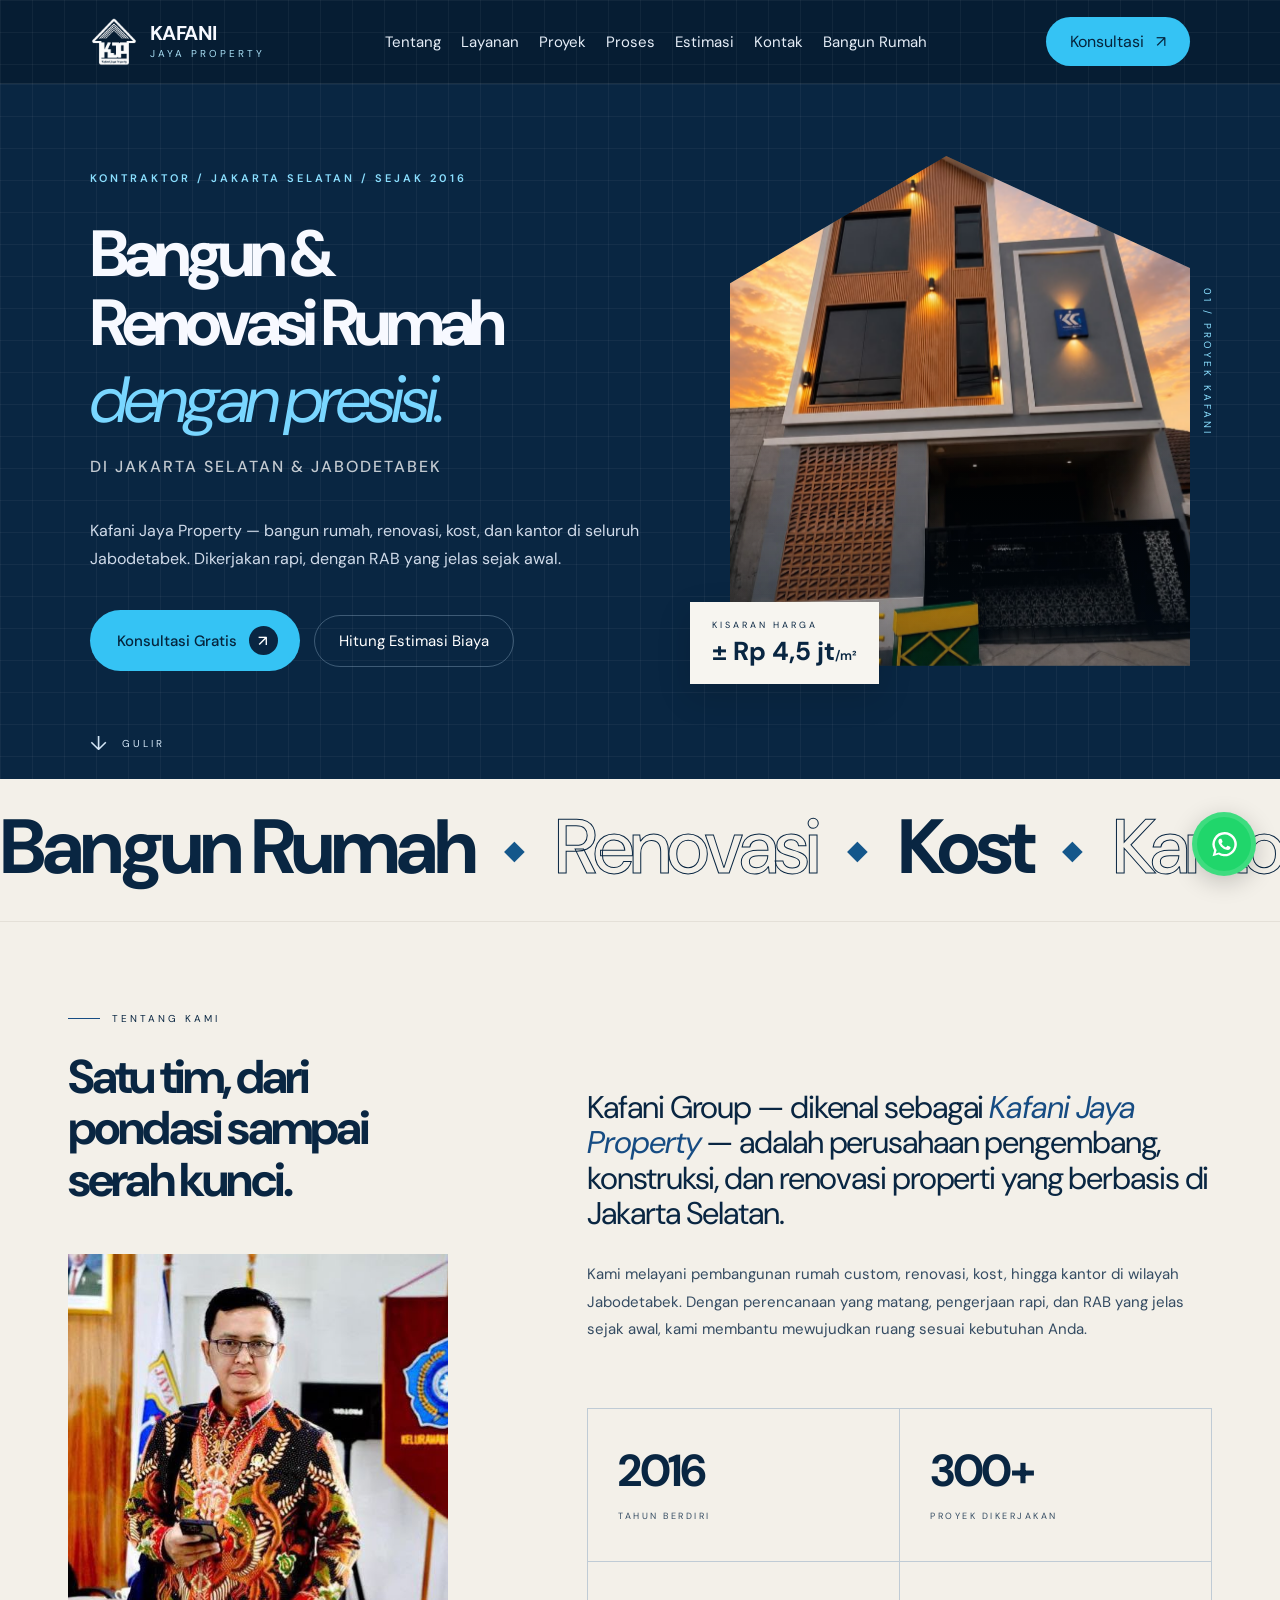
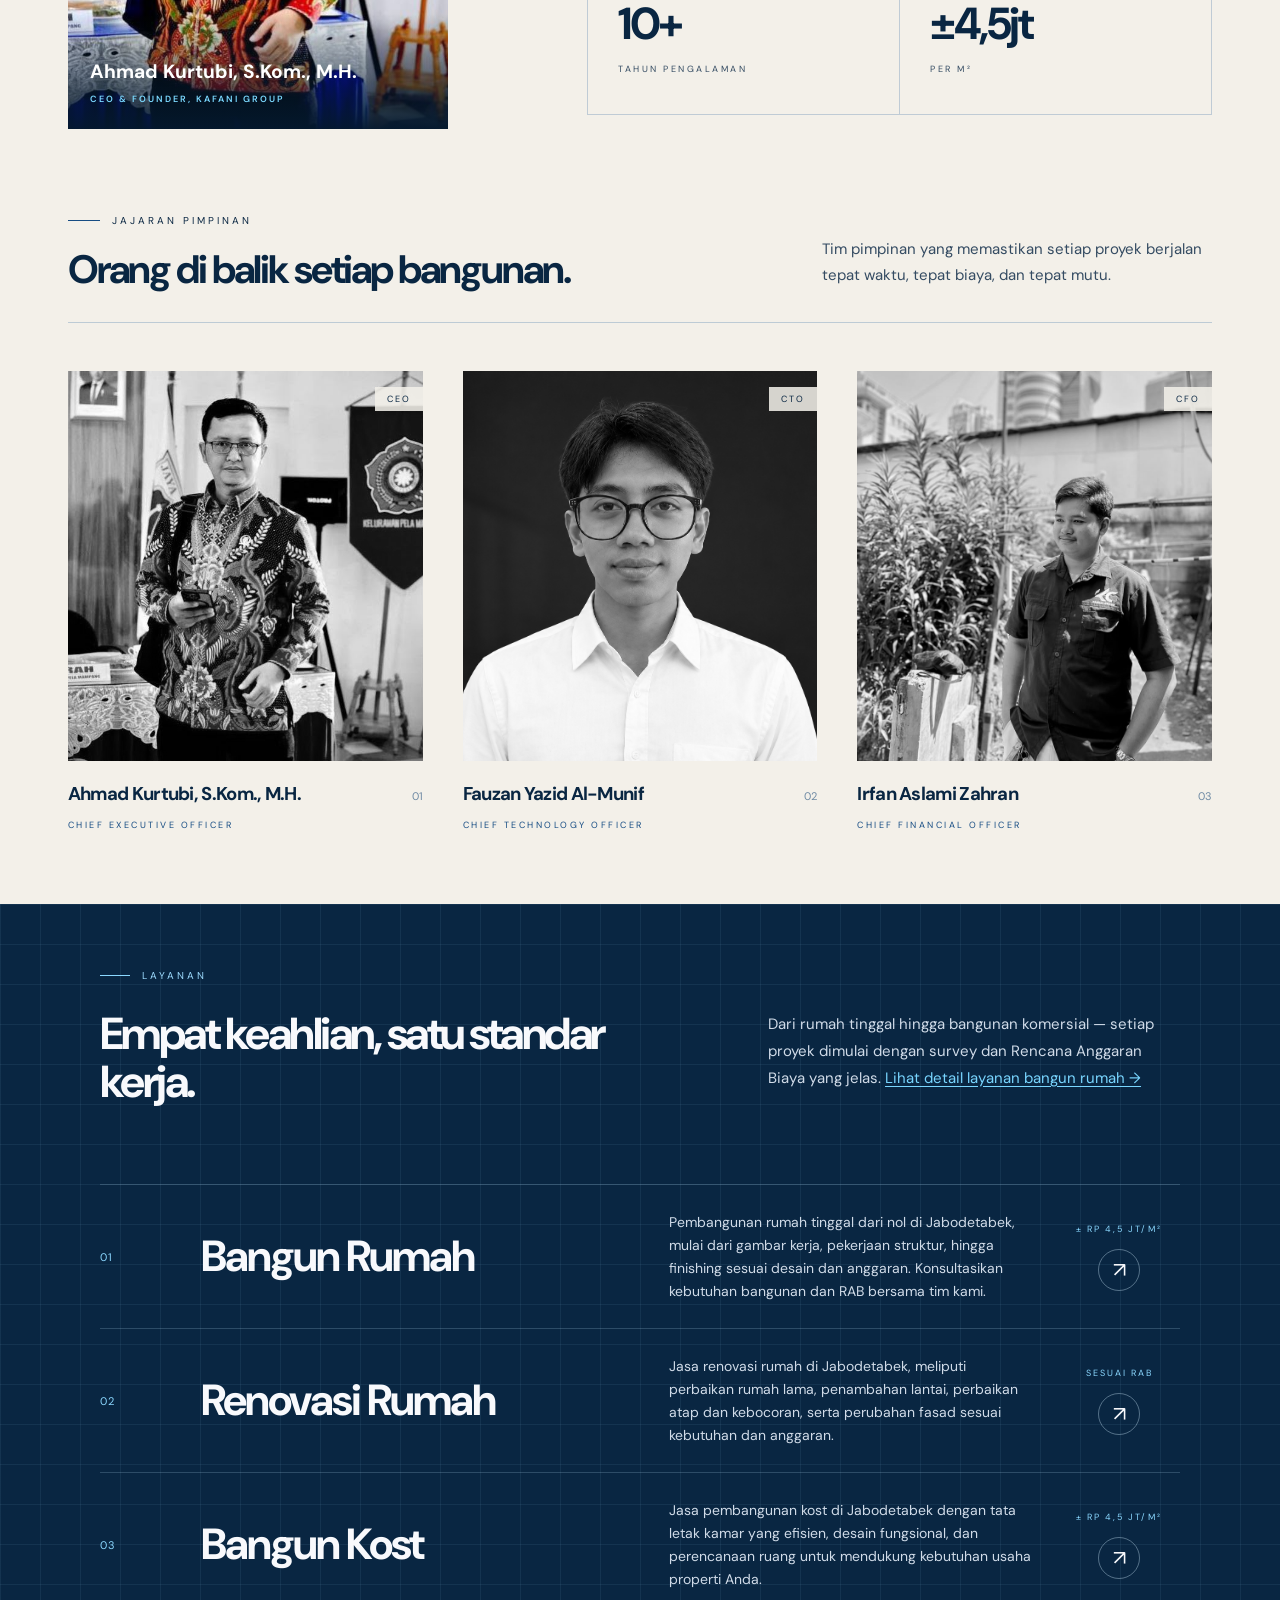
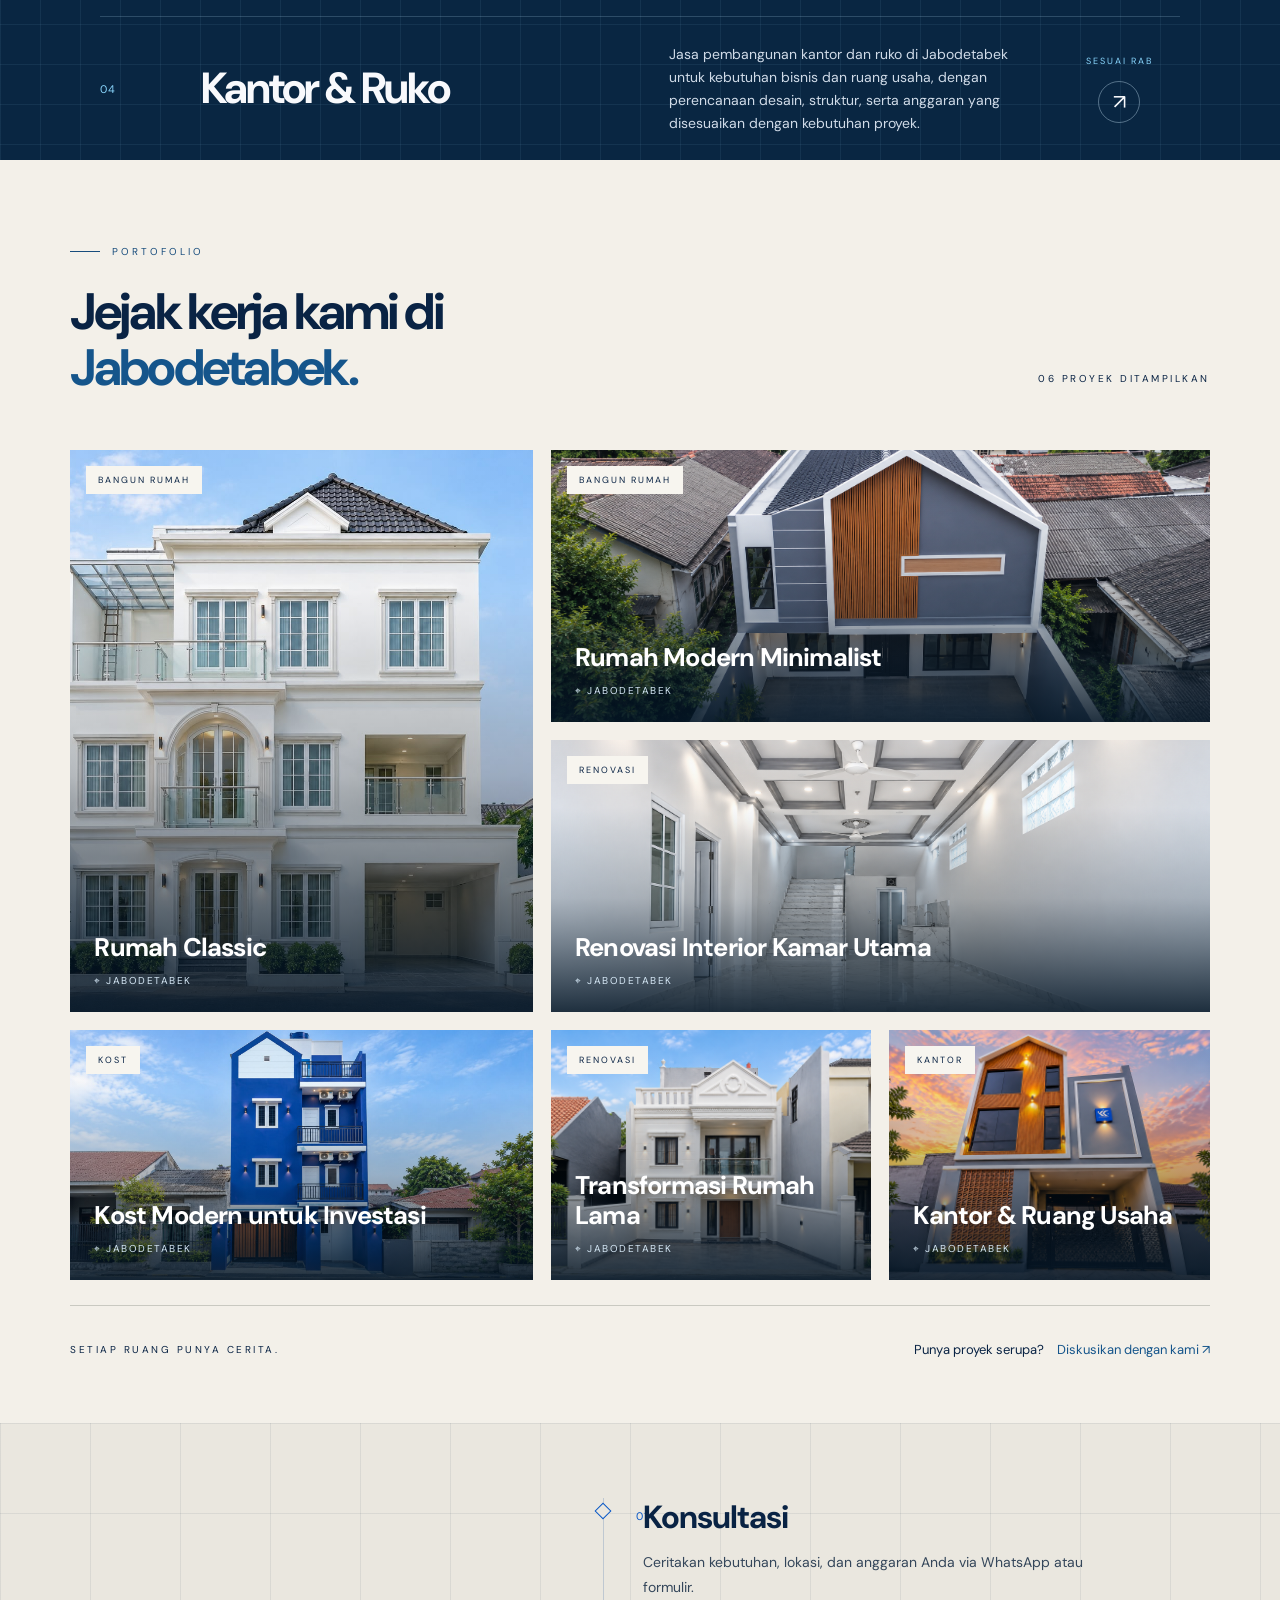
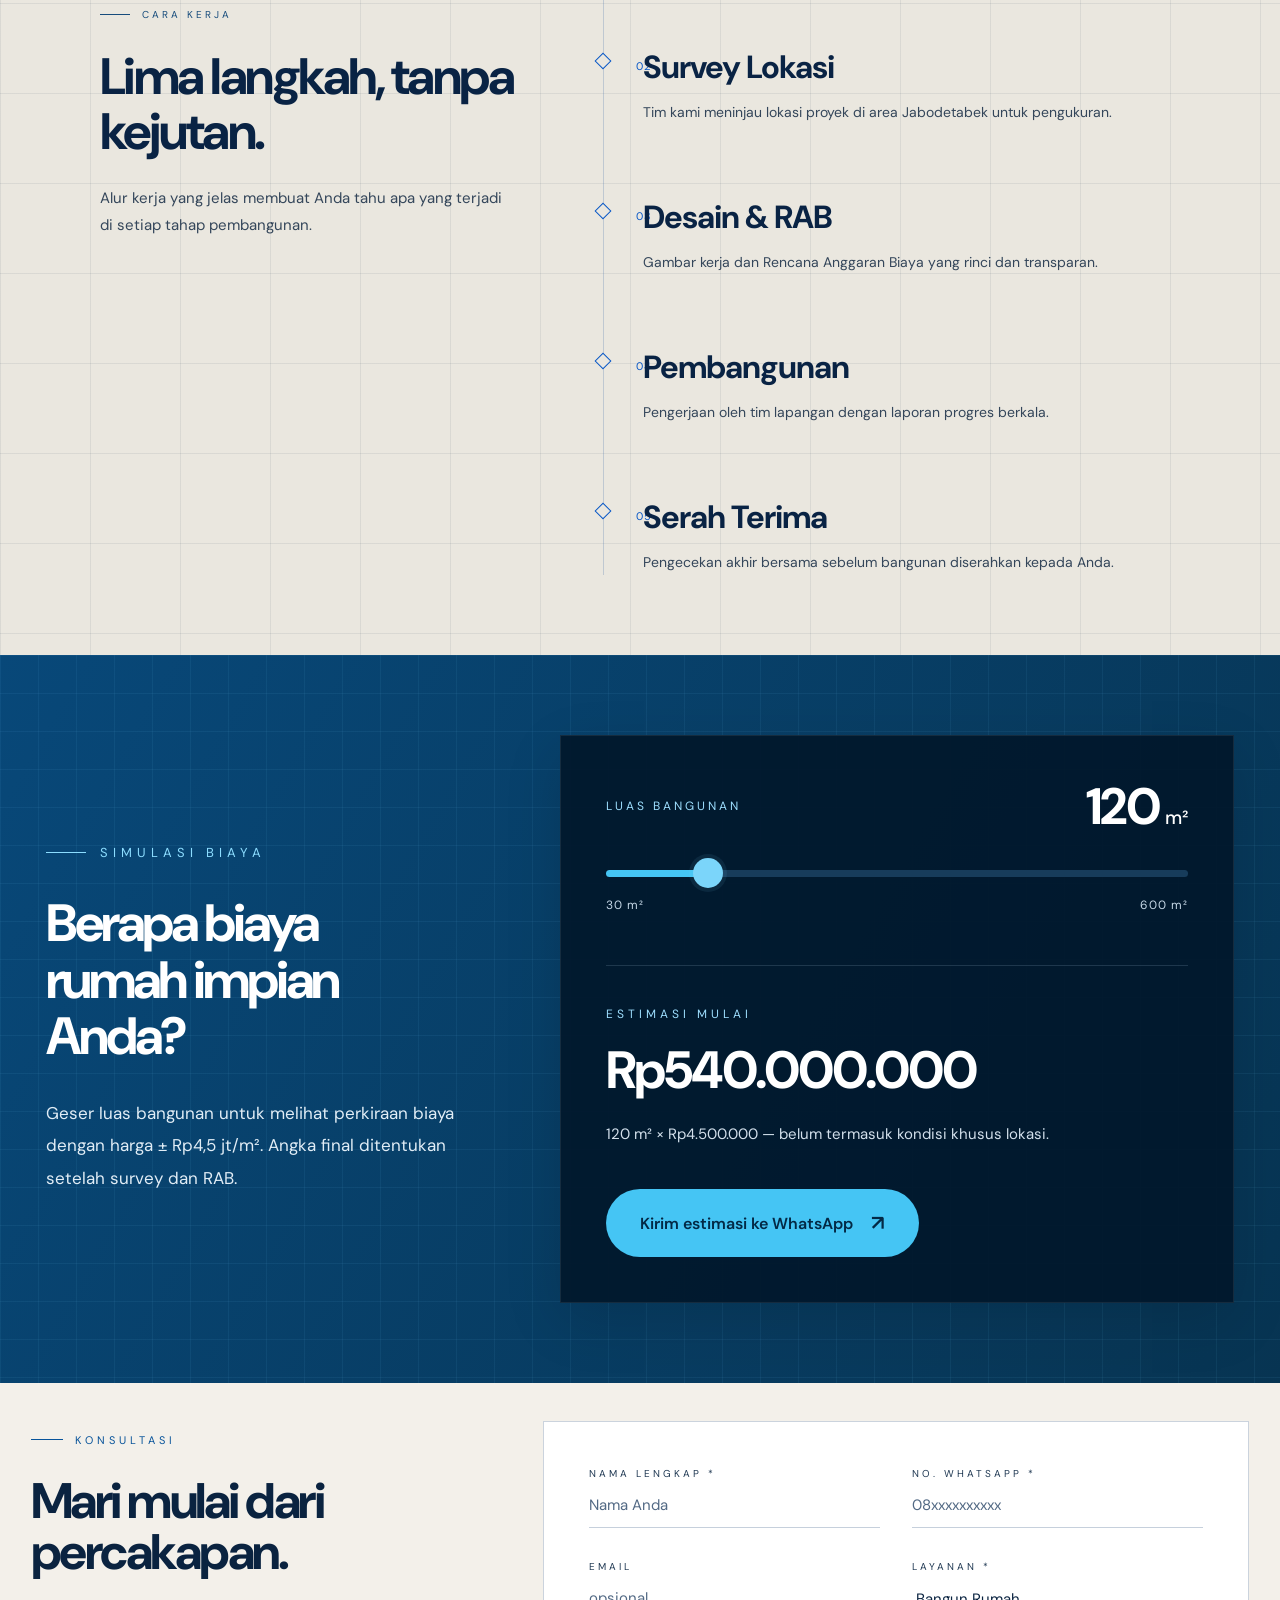
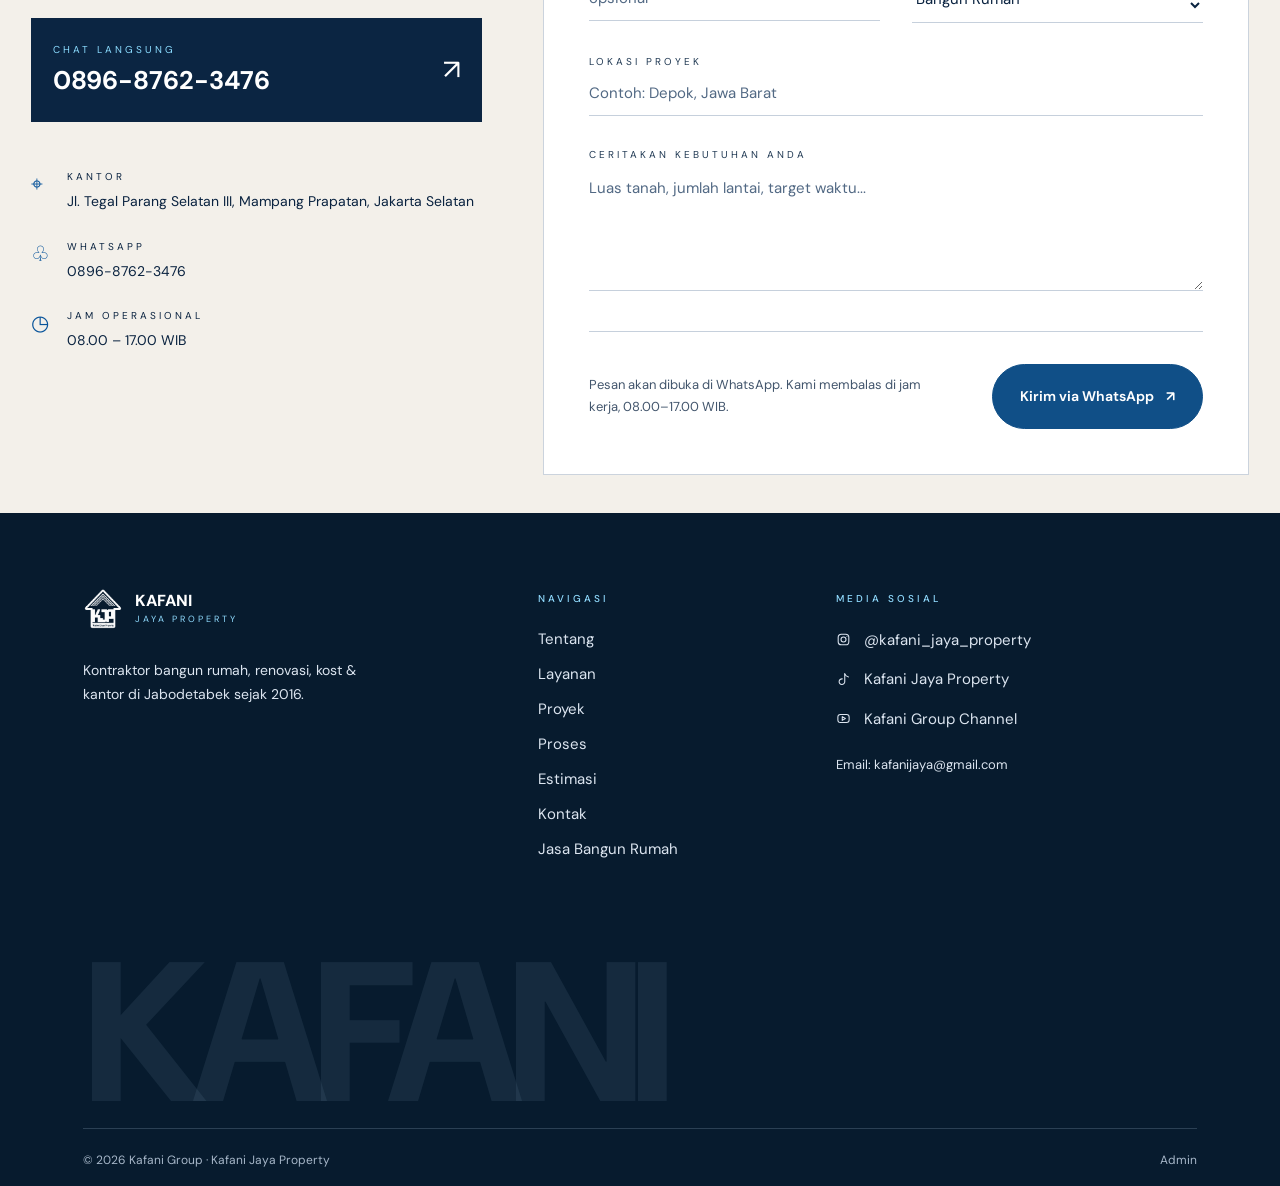
==== index.html @ 691c1870 "Add files via upload" ====
<!doctype html>
<html lang="id">
  <head>
    <meta charset="UTF-8" />
    <meta name="viewport" content="width=device-width, initial-scale=1.0" />
    <meta name="theme-color" content="#092642" />

    <title>Kontraktor Bangun & Renovasi Rumah Jakarta Selatan | Kafani</title>
    <meta name="description" content="Kontraktor bangun & renovasi rumah, kost, kantor di Jakarta Selatan & Jabodetabek. RAB transparan sejak awal. Konsultasi gratis via WhatsApp." />
    <link rel="canonical" href="https://kafanijayaproperty.com/" />

    <meta property="og:type" content="website" />
    <meta property="og:locale" content="id_ID" />
    <meta property="og:site_name" content="Kafani Jaya Property" />
    <meta property="og:title" content="Kontraktor Bangun & Renovasi Rumah Jakarta Selatan | Kafani" />
    <meta property="og:description" content="Bangun rumah, renovasi, kost, dan kantor di Jakarta Selatan & Jabodetabek. RAB transparan sejak awal. Konsultasi gratis." />
    <meta property="og:url" content="https://kafanijayaproperty.com/" />
    <meta name="twitter:card" content="summary" />
    <meta name="twitter:title" content="Kontraktor Bangun & Renovasi Rumah Jakarta Selatan | Kafani" />
    <meta name="twitter:description" content="RAB transparan sejak awal. Bangun rumah, renovasi, kost, dan kantor di Jabodetabek." />

    <!-- Structured data: LocalBusiness. SESUAIKAN jam buka & areaServed sebelum live -->
    <script type="application/ld+json">
      {
        "@context": "https://schema.org",
        "@type": "GeneralContractor",
        "name": "Kafani Jaya Property",
        "alternateName": "Kafani Group",
        "url": "https://kafanijayaproperty.com/",
        "logo": "https://kafanijayaproperty.com/logo_kafani_putih.png",
        "image": "https://kafanijayaproperty.com/fotoKantor.png",
        "description": "Kontraktor bangun rumah, renovasi, kost, dan kantor di Jabodetabek sejak 2016.",
        "foundingDate": "2016",
        "telephone": "+6289687623476",
        "email": "kafanijaya@gmail.com",
        "address": {
          "@type": "PostalAddress",
          "streetAddress": "Jl. Tegal Parang Selatan III, Mampang Prapatan",
          "addressLocality": "Jakarta Selatan",
          "addressRegion": "DKI Jakarta",
          "addressCountry": "ID"
        },
        "areaServed": ["Jakarta Selatan", "DKI Jakarta", "Jabodetabek"],
        "openingHoursSpecification": {
          "@type": "OpeningHoursSpecification",
          "dayOfWeek": ["Monday", "Tuesday", "Wednesday", "Thursday", "Friday"],
          "opens": "08:00",
          "closes": "17:00"
        },
        "sameAs": ["https://www.instagram.com/kafani_jaya_property/", "https://www.tiktok.com/@kafani_jaya_property", "https://www.youtube.com/@kafani_group_indonesia"]
      }
    </script>

    <!-- CSS -->
    <link rel="stylesheet" href="style.css?v=20261033" />
  </head>
  <body>
    <!-- NAVBAR -->
    <header class="navbar">
      <a href="/" class="brand">
        <img src="logo_kafani_putih.png" alt="Kafani Jaya Property" />
        <span class="brand-text">
          <strong>KAFANI</strong>
          <small>JAYA PROPERTY</small>
        </span>
      </a>

      <nav class="nav-menu" id="navMenu">
        <a href="#tentang">Tentang</a>
        <a href="#layanan">Layanan</a>
        <a href="#proyek">Proyek</a>
        <a href="#proses">Proses</a>
        <a href="#estimasi">Estimasi</a>
        <a href="#kontak">Kontak</a>
        <a href="/jasa-bangun-rumah-jabodetabek/">Bangun Rumah</a>
      </nav>

      <a class="nav-cta wa-link" href="https://wa.me/6289687623476?text=Halo%20Kafani%2C%20saya%20ingin%20konsultasi%20proyek%20bangun%20atau%20renovasi." target="_blank" rel="noopener noreferrer"> Konsultasi <span>↗</span> </a>

      <button class="menu-toggle" id="menuToggle" aria-label="Buka menu" aria-expanded="false" aria-controls="navMenu" type="button">☰</button>
    </header>

    <main>
      <!-- HERO SECTION -->
      <section class="hero" id="tentangKami">
        <div class="hero-copy">
          <div class="eyebrow">KONTRAKTOR / JAKARTA SELATAN / SEJAK 2016</div>

          <h1>
            Bangun &amp;<br />
            Renovasi Rumah<br />
            <span class="headline-accent">dengan presisi.</span>
            <span class="headline-location">di Jakarta Selatan &amp; Jabodetabek</span>
          </h1>

          <p class="hero-description">Kafani Jaya Property — bangun rumah, renovasi, kost, dan kantor di seluruh Jabodetabek. Dikerjakan rapi, dengan RAB yang jelas sejak awal.</p>

          <div class="hero-actions">
            <a class="button-primary wa-link" href="https://wa.me/6289687623476?text=Halo%20Kafani%2C%20saya%20ingin%20konsultasi%20proyek%20bangun%20atau%20renovasi." target="_blank" rel="noopener noreferrer">
              Konsultasi Gratis <span class="button-arrow">↗</span>
            </a>

            <a class="button-secondary" href="#estimasi"> Hitung Estimasi Biaya </a>
          </div>
        </div>

        <div class="hero-visual">
          <div class="project-label">01 / PROYEK KAFANI</div>

          <div class="hero-photo">
            <img src="fotoKantor.png" alt="Kantor Kafani Jaya Property" class="office-image" fetchpriority="high" />
            <div class="photo-shade"></div>
          </div>

          <div class="price-card">
            <span class="price-caption">KISARAN HARGA</span>
            <strong>± Rp 4,5 jt<small>/m²</small></strong>
          </div>
        </div>

        <a href="#layanan" class="scroll-hint"> <span>↓</span> GULIR </a>
      </section>

      <!-- RUNNING TEXT / SERVICE MARQUEE -->
      <section class="service-marquee" aria-label="Layanan Kafani Jaya Property">
        <div class="marquee-track">
          <div class="marquee-group">
            <span class="marquee-solid">Bangun Rumah</span>
            <span class="house-icon">◆</span>
            <span class="marquee-outline">Renovasi</span>
            <span class="house-icon">◆</span>
            <span class="marquee-solid">Kost</span>
            <span class="house-icon">◆</span>
            <span class="marquee-outline">Kantor</span>
            <span class="house-icon">◆</span>
            <span class="marquee-solid">Desain & Bangun</span>
            <span class="house-icon">◆</span>
            <span class="marquee-outline">Jabodetabek</span>
            <span class="house-icon">◆</span>
            <span class="marquee-solid">Sejak Tahun 2016</span>
            <span class="house-icon">◆</span>
            <span class="marquee-outline">300+ Proyek</span>
            <span class="house-icon">◆</span>
          </div>

          <!-- Duplikat untuk gerakan tanpa putus -->
          <div class="marquee-group" aria-hidden="true">
            <span class="marquee-solid">Bangun Rumah</span>
            <span class="house-icon">◆</span>
            <span class="marquee-outline">Renovasi</span>
            <span class="house-icon">◆</span>
            <span class="marquee-solid">Kost</span>
            <span class="house-icon">◆</span>
            <span class="marquee-outline">Kantor</span>
            <span class="house-icon">◆</span>
            <span class="marquee-solid">Desain & Bangun</span>
            <span class="house-icon">◆</span>
            <span class="marquee-outline">Jabodetabek</span>
            <span class="house-icon">◆</span>
            <span class="marquee-solid">Sejak Tahun 2016</span>
            <span class="house-icon">◆</span>
            <span class="marquee-outline">300+ Proyek</span>
            <span class="house-icon">◆</span>
          </div>
        </div>
      </section>

      <!-- SECTION TENTANG KAMI -->
      <section class="about-section" id="tentang">
        <!-- KOLOM KIRI -->
        <div class="about-left">
          <div class="section-label">
            <span></span>
            TENTANG KAMI
          </div>

          <h2 class="about-heading">
            Satu tim, dari<br />
            pondasi sampai<br />
            serah kunci.
          </h2>

          <div class="founder-card">
            <!-- Ganti pimpinan.jpg dengan foto asli -->
            <img src="pimpinan.png" alt="Pimpinan Kafani Jaya Property" class="founder-image" loading="lazy" />

            <div class="founder-overlay">
              <h3>Ahmad Kurtubi, S.Kom., M.H.</h3>
              <p>CEO & FOUNDER, KAFANI GROUP</p>
            </div>
          </div>
        </div>

        <!-- KOLOM KANAN -->
        <div class="about-right">
          <p class="about-intro">
            Kafani Group — dikenal sebagai
            <em>Kafani Jaya Property</em> — adalah perusahaan pengembang, konstruksi, dan renovasi properti yang berbasis di Jakarta Selatan.
          </p>

          <p class="about-description">
            Kami melayani pembangunan rumah custom, renovasi, kost, hingga kantor di wilayah Jabodetabek. Dengan perencanaan yang matang, pengerjaan rapi, dan RAB yang jelas sejak awal, kami membantu mewujudkan ruang sesuai kebutuhan Anda.
          </p>

          <!-- STATISTIK -->
          <div class="stats-grid">
            <div class="stat-item">
              <strong>2016</strong>
              <span>TAHUN BERDIRI</span>
            </div>

            <div class="stat-item">
              <strong>300+</strong>
              <span>PROYEK DIKERJAKAN</span>
            </div>

            <div class="stat-item">
              <strong>10+</strong>
              <span>TAHUN PENGALAMAN</span>
            </div>

            <div class="stat-item">
              <strong>±4,5jt</strong>
              <span>PER M²</span>
            </div>
          </div>
        </div>
      </section>

      <!-- JAJARAN PIMPINAN -->
      <section class="leadership-section" id="pimpinan">
        <div class="leadership-header">
          <div>
            <div class="section-label">
              <span></span>
              JAJARAN PIMPINAN
            </div>

            <h2>Orang di balik setiap bangunan.</h2>
          </div>

          <p>Tim pimpinan yang memastikan setiap proyek berjalan tepat waktu, tepat biaya, dan tepat mutu.</p>
        </div>

        <div class="leadership-grid">
          <!-- CEO -->
          <article class="leader-card">
            <div class="leader-photo">
              <img src="pimpinan.png" alt="Ahmad Kurtubi" loading="lazy" />
              <span class="leader-badge">CEO</span>
            </div>

            <div class="leader-info">
              <h3>Ahmad Kurtubi, S.Kom., M.H.</h3>
              <span class="leader-number">01</span>
            </div>

            <p class="leader-role">CHIEF EXECUTIVE OFFICER</p>
          </article>

          <!-- CTO -->
          <article class="leader-card">
            <div class="leader-photo">
              <img src="fauzan2.png" alt="Fauzan Yazid Al-Munif" loading="lazy" />
              <span class="leader-badge">CTO</span>
            </div>

            <div class="leader-info">
              <h3>Fauzan Yazid Al-Munif</h3>
              <span class="leader-number">02</span>
            </div>

            <p class="leader-role">CHIEF TECHNOLOGY OFFICER</p>
          </article>

          <!-- CFO -->
          <article class="leader-card">
            <div class="leader-photo">
              <img src="irfan.jpg" alt="Irfan Aslami Zahran" loading="lazy" />
              <span class="leader-badge">CFO</span>
            </div>

            <div class="leader-info">
              <h3>Irfan Aslami Zahran</h3>
              <span class="leader-number">03</span>
            </div>

            <p class="leader-role">CHIEF FINANCIAL OFFICER</p>
          </article>
        </div>
      </section>

      <!-- =================================
     SECTION LAYANAN KAFANI
================================= -->
      <section class="services-section" id="layanan">
        <!-- HEADER LAYANAN -->
        <div class="services-header">
          <div>
            <div class="services-label">
              <span></span>
              LAYANAN
            </div>

            <h2>
              Empat keahlian, satu standar<br class="desktop-break" />
              kerja.
            </h2>
          </div>

          <p class="services-intro">
            Dari rumah tinggal hingga bangunan komersial — setiap proyek dimulai dengan survey dan Rencana Anggaran Biaya yang jelas. <a href="/jasa-bangun-rumah-jabodetabek/">Lihat detail layanan bangun rumah →</a>
          </p>
        </div>

        <!-- DAFTAR LAYANAN -->

        <!-- POPUP GAMBAR LAYANAN -->
        <div class="service-preview" id="servicePreview">
          <img id="servicePreviewImage" src="" alt="" />
          <span id="servicePreviewLabel"></span>
        </div>

        <div class="services-list">
          <!-- 01. BANGUN RUMAH -->
          <a
            class="service-row"
            href="https://wa.me/6289687623476?text=Halo%20Kafani%2C%20saya%20tertarik%20dengan%20layanan%20Bangun%20Rumah.%20Saya%20ingin%20konsultasi%20lebih%20lanjut."
            target="_blank"
            rel="noopener noreferrer"
            aria-label="Konsultasi layanan Bangun Rumah melalui WhatsApp"
          >
            <span class="service-number">01</span>

            <h3>Bangun Rumah</h3>

            <p class="service-description">
              Pembangunan rumah tinggal dari nol di Jabodetabek, mulai dari gambar kerja, pekerjaan struktur, hingga finishing sesuai desain dan anggaran. Konsultasikan kebutuhan bangunan dan RAB bersama tim kami.
            </p>

            <div class="service-action">
              <span>± RP 4,5 JT/M²</span>
              <span class="service-arrow">↗</span>
            </div>
          </a>

          <!-- 02. RENOVASI RUMAH -->
          <a
            class="service-row"
            href="https://wa.me/6289687623476?text=Halo%20Kafani%2C%20saya%20tertarik%20dengan%20layanan%20Renovasi%20Rumah.%20Saya%20ingin%20konsultasi%20lebih%20lanjut."
            target="_blank"
            rel="noopener noreferrer"
            aria-label="Konsultasi layanan Renovasi Rumah melalui WhatsApp"
          >
            <span class="service-number">02</span>

            <h3>Renovasi Rumah</h3>

            <p class="service-description">Jasa renovasi rumah di Jabodetabek, meliputi perbaikan rumah lama, penambahan lantai, perbaikan atap dan kebocoran, serta perubahan fasad sesuai kebutuhan dan anggaran.</p>

            <div class="service-action">
              <span>SESUAI RAB</span>
              <span class="service-arrow">↗</span>
            </div>
          </a>

          <!-- 03. BANGUN KOST -->
          <a
            class="service-row"
            href="https://wa.me/6289687623476?text=Halo%20Kafani%2C%20saya%20tertarik%20dengan%20layanan%20Bangun%20Kost.%20Saya%20ingin%20konsultasi%20lebih%20lanjut."
            target="_blank"
            rel="noopener noreferrer"
            aria-label="Konsultasi layanan Bangun Kost melalui WhatsApp"
          >
            <span class="service-number">03</span>

            <h3>Bangun Kost</h3>

            <p class="service-description">Jasa pembangunan kost di Jabodetabek dengan tata letak kamar yang efisien, desain fungsional, dan perencanaan ruang untuk mendukung kebutuhan usaha properti Anda.</p>

            <div class="service-action">
              <span>± RP 4,5 JT/M²</span>
              <span class="service-arrow">↗</span>
            </div>
          </a>

          <!-- 04. KANTOR DAN RUKO -->
          <a
            class="service-row"
            href="https://wa.me/6289687623476?text=Halo%20Kafani%2C%20saya%20tertarik%20dengan%20layanan%20Pembangunan%20Kantor%20dan%20Ruko.%20Saya%20ingin%20konsultasi%20lebih%20lanjut."
            target="_blank"
            rel="noopener noreferrer"
            aria-label="Konsultasi layanan Kantor dan Ruko melalui WhatsApp"
          >
            <span class="service-number">04</span>

            <h3>Kantor &amp; Ruko</h3>

            <p class="service-description">Jasa pembangunan kantor dan ruko di Jabodetabek untuk kebutuhan bisnis dan ruang usaha, dengan perencanaan desain, struktur, serta anggaran yang disesuaikan dengan kebutuhan proyek.</p>

            <div class="service-action">
              <span>SESUAI RAB</span>
              <span class="service-arrow">↗</span>
            </div>
          </a>
        </div>
      </section>

      <!-- =================================
     SECTION PORTOFOLIO
================================= -->
      <section class="portfolio-section" id="proyek">
        <div class="portfolio-header">
          <div>
            <div class="portfolio-label">
              <span></span>
              PORTOFOLIO
            </div>

            <h2>
              Jejak kerja kami di<br />
              <span>Jabodetabek.</span>
            </h2>
          </div>

          <p class="portfolio-count">06 PROYEK DITAMPILKAN</p>
        </div>

        <div class="portfolio-grid">
          <!-- PROYEK 01: BESAR -->
          <a class="portfolio-card portfolio-featured" href="https://wa.me/6289687623476?text=Halo%20Kafani%2C%20saya%20tertarik%20dengan%20proyek%20Rumah%20Classic." target="_blank" rel="noopener noreferrer">
            <img src="bangunRumah.jpg" alt="Rumah classic hasil bangun rumah Kafani Jaya Property di Jabodetabek" loading="lazy" />

            <span class="portfolio-category">BANGUN RUMAH</span>

            <div class="portfolio-info">
              <h3>Rumah Classic</h3>
              <p>⌖ JABODETABEK</p>
            </div>

            <span class="portfolio-arrow">↗</span>
          </a>

          <!-- KOLOM KANAN -->
          <div class="portfolio-side">
            <!-- PROYEK 02 -->
            <a class="portfolio-card portfolio-small" href="https://wa.me/6289687623476?text=Halo%20Kafani%2C%20saya%20tertarik%20dengan%20proyek%20Rumah%20Modern%20Minimalist." target="_blank" rel="noopener noreferrer">
              <img src="minimalist.png" alt="Rumah modern minimalis hasil bangun rumah Kafani Jaya Property di Jabodetabek" loading="lazy" />

              <span class="portfolio-category">BANGUN RUMAH</span>

              <div class="portfolio-info">
                <h3>Rumah Modern Minimalist</h3>
                <p>⌖ JABODETABEK</p>
              </div>

              <span class="portfolio-arrow">↗</span>
            </a>

            <!-- PROYEK 03 -->
            <a class="portfolio-card portfolio-small" href="https://wa.me/6289687623476?text=Halo%20Kafani%2C%20saya%20tertarik%20dengan%20proyek%20Renovasi%20Interior%20Kamar%20Utama." target="_blank" rel="noopener noreferrer">
              <img src="interior.png" alt="Renovasi interior kamar utama" loading="lazy" />

              <span class="portfolio-category">RENOVASI</span>

              <div class="portfolio-info">
                <h3>Renovasi Interior Kamar Utama</h3>
                <p>⌖ JABODETABEK</p>
              </div>

              <span class="portfolio-arrow">↗</span>
            </a>
          </div>

          <!-- PROYEK 04 -->
          <a class="portfolio-card portfolio-bottom" href="https://wa.me/6289687623476?text=Halo%20Kafani%2C%20saya%20tertarik%20dengan%20proyek%20Pembangunan%20Kost%20Modern." target="_blank" rel="noopener noreferrer">
            <img src="kost1.jpeg" alt="Pembangunan kost modern" loading="lazy" />

            <span class="portfolio-category">KOST</span>

            <div class="portfolio-info">
              <h3>Kost Modern untuk Investasi</h3>
              <p>⌖ JABODETABEK</p>
            </div>

            <span class="portfolio-arrow">↗</span>
          </a>

          <!-- PROYEK 05 -->
          <a class="portfolio-card portfolio-bottom" href="https://wa.me/6289687623476?text=Halo%20Kafani%2C%20saya%20tertarik%20dengan%20proyek%20Renovasi%20Rumah." target="_blank" rel="noopener noreferrer">
            <img src="renovasi.jpeg" alt="Proyek renovasi rumah" loading="lazy" />

            <span class="portfolio-category">RENOVASI</span>

            <div class="portfolio-info">
              <h3>Transformasi Rumah Lama</h3>
              <p>⌖ JABODETABEK</p>
            </div>

            <span class="portfolio-arrow">↗</span>
          </a>

          <!-- PROYEK 06 -->
          <a class="portfolio-card portfolio-bottom" href="https://wa.me/6289687623476?text=Halo%20Kafani%2C%20saya%20tertarik%20dengan%20proyek%20Pembangunan%20Kantor%20dan%20Ruko." target="_blank" rel="noopener noreferrer">
            <img src="kantor.png" alt="Pembangunan kantor dan ruko" loading="lazy" />

            <span class="portfolio-category">KANTOR</span>

            <div class="portfolio-info">
              <h3>Kantor &amp; Ruang Usaha</h3>
              <p>⌖ JABODETABEK</p>
            </div>

            <span class="portfolio-arrow">↗</span>
          </a>
        </div>

        <div class="portfolio-footer">
          <p>SETIAP RUANG PUNYA CERITA.</p>

          <a href="https://wa.me/6289687623476?text=Halo%20Kafani%2C%20saya%20ingin%20melihat%20portofolio%20dan%20berkonsultasi%20tentang%20proyek%20saya." target="_blank" rel="noopener noreferrer" class="portfolio-contact">
            Punya proyek serupa?
            <span>Diskusikan dengan kami ↗</span>
          </a>
        </div>
      </section>

      <!-- SECTION CARA KERJA -->
      <section class="process-section" id="proses">
        <div class="process-heading">
          <div class="process-label">
            <span></span>
            CARA KERJA
          </div>

          <h2>Lima langkah, tanpa kejutan.</h2>

          <p>Alur kerja yang jelas membuat Anda tahu apa yang terjadi di setiap tahap pembangunan.</p>
        </div>

        <div class="process-timeline">
          <!-- GARIS TIMELINE -->
          <div class="timeline-line">
            <div class="timeline-line-progress" id="timelineProgress"></div>
          </div>

          <!-- LANGKAH 01 -->
          <article class="process-step">
            <span class="process-diamond"></span>
            <span class="process-number">01</span>

            <div class="process-content">
              <h3>Konsultasi</h3>
              <p>Ceritakan kebutuhan, lokasi, dan anggaran Anda via WhatsApp atau formulir.</p>
            </div>
          </article>

          <!-- LANGKAH 02 -->
          <article class="process-step">
            <span class="process-diamond"></span>
            <span class="process-number">02</span>

            <div class="process-content">
              <h3>Survey Lokasi</h3>
              <p>Tim kami meninjau lokasi proyek di area Jabodetabek untuk pengukuran.</p>
            </div>
          </article>

          <!-- LANGKAH 03 -->
          <article class="process-step">
            <span class="process-diamond"></span>
            <span class="process-number">03</span>

            <div class="process-content">
              <h3>Desain &amp; RAB</h3>
              <p>Gambar kerja dan Rencana Anggaran Biaya yang rinci dan transparan.</p>
            </div>
          </article>

          <!-- LANGKAH 04 -->
          <article class="process-step">
            <span class="process-diamond"></span>
            <span class="process-number">04</span>

            <div class="process-content">
              <h3>Pembangunan</h3>
              <p>Pengerjaan oleh tim lapangan dengan laporan progres berkala.</p>
            </div>
          </article>

          <!-- LANGKAH 05 -->
          <article class="process-step">
            <span class="process-diamond"></span>
            <span class="process-number">05</span>

            <div class="process-content">
              <h3>Serah Terima</h3>
              <p>Pengecekan akhir bersama sebelum bangunan diserahkan kepada Anda.</p>
            </div>
          </article>
        </div>
      </section>

      <!-- KALKULATOR DIKERJAKAN PADA TAHAP BERIKUTNYA -->

      <!-- SECTION ESTIMASI BIAYA -->
      <section class="estimate-section" id="estimasi">
        <div class="estimate-inner">
          <div class="estimate-intro">
            <div class="estimate-label">
              <span></span>
              SIMULASI BIAYA
            </div>

            <h2>Berapa biaya<br />rumah impian<br />Anda?</h2>

            <p>Geser luas bangunan untuk melihat perkiraan biaya dengan harga ± Rp4,5 jt/m². Angka final ditentukan setelah survey dan RAB.</p>
          </div>

          <div class="estimate-card">
            <div class="estimate-area-header">
              <label for="buildingArea">LUAS BANGUNAN</label>

              <div class="estimate-area-value"><span id="areaValue">120</span><small> m²</small></div>
            </div>

            <input type="range" id="buildingArea" class="estimate-slider" min="30" max="600" step="1" value="120" aria-label="Pilih luas bangunan dalam meter persegi" />

            <div class="estimate-range-labels">
              <span>30 m²</span>
              <span>600 m²</span>
            </div>

            <div class="estimate-divider"></div>

            <div class="estimate-result">
              <span class="estimate-result-label">ESTIMASI MULAI</span>

              <div class="estimate-total" id="estimateTotal">Rp540.000.000</div>

              <p id="estimateDescription">120 m² × Rp4.500.000 — belum termasuk kondisi khusus lokasi.</p>
            </div>

            <a href="https://wa.me/6289687623476" class="estimate-wa-button" id="estimateWhatsApp" target="_blank" rel="noopener noreferrer"> Kirim estimasi ke WhatsApp <span>↗</span> </a>
          </div>
        </div>
      </section>
      <!-- AKHIR SECTION ESTIMASI -->

      <section id="kontak" class="contact-section">
        <div class="contact-container">
          <!-- BAGIAN KIRI -->
          <div class="contact-info">
            <div class="contact-label"><span></span> KONSULTASI</div>

            <h2>Mari mulai dari<br />percakapan.</h2>

            <a class="contact-direct" href="https://wa.me/6289687623476" target="_blank" rel="noopener noreferrer">
              <div>
                <small>CHAT LANGSUNG</small>
                <strong>0896-8762-3476</strong>
              </div>
              <span class="contact-arrow">↗</span>
            </a>

            <div class="contact-details">
              <div class="contact-detail">
                <span class="contact-icon">⌖</span>
                <div>
                  <small>KANTOR</small>
                  <p>Jl. Tegal Parang Selatan III, Mampang Prapatan, Jakarta Selatan</p>
                </div>
              </div>

              <div class="contact-detail">
                <span class="contact-icon">♧</span>
                <div>
                  <small>WHATSAPP</small>
                  <a href="https://wa.me/6289687623476" target="_blank" rel="noopener noreferrer"> 0896-8762-3476 </a>
                </div>
              </div>

              <div class="contact-detail">
                <span class="contact-icon">◷</span>
                <div>
                  <small>JAM OPERASIONAL</small>
                  <p>08.00 – 17.00 WIB</p>
                </div>
              </div>
            </div>
          </div>

          <!-- BAGIAN KANAN: FORMULIR -->
          <form class="contact-form" id="contactForm">
            <div class="contact-form-grid">
              <div class="contact-field">
                <label for="contactName">NAMA LENGKAP *</label>
                <input type="text" id="contactName" placeholder="Nama Anda" required />
              </div>

              <div class="contact-field">
                <label for="contactPhone">NO. WHATSAPP *</label>
                <input type="tel" id="contactPhone" placeholder="08xxxxxxxxxx" required />
              </div>

              <div class="contact-field">
                <label for="contactEmail">EMAIL</label>
                <input type="email" id="contactEmail" placeholder="opsional" />
              </div>

              <div class="contact-field">
                <label for="contactService">LAYANAN *</label>
                <select id="contactService" required>
                  <option value="Bangun Rumah">Bangun Rumah</option>
                  <option value="Renovasi Rumah">Renovasi Rumah</option>
                  <option value="Bangun Kost">Bangun Kost</option>
                  <option value="Kantor dan Ruko">Kantor &amp; Ruko</option>
                  <option value="Desain dan Bangun">Desain &amp; Bangun</option>
                  <option value="Desain Rumah">Desain Rumah</option>
                  <option value="Konsultasi Properti">Konsultasi Properti</option>
                </select>
              </div>

              <div class="contact-field contact-full">
                <label for="contactLocation">LOKASI PROYEK</label>
                <input type="text" id="contactLocation" placeholder="Contoh: Depok, Jawa Barat" />
              </div>

              <div class="contact-field contact-full">
                <label for="contactMessage">CERITAKAN KEBUTUHAN ANDA</label>
                <textarea id="contactMessage" rows="4" placeholder="Luas tanah, jumlah lantai, target waktu..."></textarea>
              </div>
            </div>

            <div class="contact-form-footer">
              <p>Pesan akan dibuka di WhatsApp. Kami membalas di jam kerja, 08.00–17.00 WIB.</p>

              <button type="submit" class="contact-submit">Kirim via WhatsApp <span>↗</span></button>
            </div>
          </form>
        </div>
      </section>
    </main>

    <!-- WHATSAPP FLOATING BUTTON -->
    <a class="floating-wa wa-link" href="https://wa.me/6289687623476?text=Halo%20Kafani%2C%20saya%20ingin%20konsultasi%20proyek%20bangun%20atau%20renovasi." target="_blank" rel="noopener noreferrer" aria-label="Konsultasi melalui WhatsApp">
      <svg viewBox="0 0 32 32" aria-hidden="true">
        <path
          fill="currentColor"
          d="M16 3.2A12.5 12.5 0 0 0 5.3 22.1L3.7 28l6.1-1.6A12.5 12.5 0 1 0 16 3.2Zm0 22.7a10.1 10.1 0 0 1-5.1-1.4l-.4-.2-3.6 1 1-3.5-.3-.5A10.1 10.1 0 1 1 16 25.9Zm5.6-7.6c-.3-.2-1.8-.9-2.1-1-.3-.1-.5-.2-.7.2-.2.3-.8 1-.9 1.2-.2.2-.3.2-.6.1-.3-.2-1.3-.5-2.5-1.6-.9-.8-1.6-1.8-1.8-2.1-.2-.3 0-.5.1-.6l.5-.6c.2-.2.2-.4.3-.6.1-.2 0-.4 0-.6l-.9-2.2c-.2-.6-.5-.5-.7-.5h-.6c-.2 0-.6.1-.9.4-.3.3-1.1 1.1-1.1 2.6s1.1 3 1.3 3.2c.1.2 2.2 3.4 5.3 4.7.7.3 1.3.5 1.7.6.7.2 1.4.2 1.9.1.6-.1 1.8-.7 2.1-1.4.3-.7.3-1.3.2-1.4-.1-.2-.3-.3-.6-.5Z"
        />
      </svg>
    </a>

    <footer id="footer" class="footer">
      <div class="footer__container">
        <div class="footer__top">
          <div class="footer__brand">
            <a href="/" class="footer__logo">
              <img src="logo_kafani_putih.png" alt="Kafani Jaya Property" class="footer__logo-image" />
              <span class="footer__logo-text">
                <strong>KAFANI</strong>
                <small>JAYA PROPERTY</small>
              </span>
            </a>

            <p>
              Kontraktor bangun rumah, renovasi, kost &amp;<br class="footer__desktop-break" />
              kantor di Jabodetabek sejak 2016.
            </p>
          </div>

          <nav class="footer__nav" aria-label="Navigasi footer">
            <h3>NAVIGASI</h3>
            <a href="#tentang">Tentang</a>
            <a href="#layanan">Layanan</a>
            <a href="#proyek">Proyek</a>
            <a href="#proses">Proses</a>
            <a href="#estimasi">Estimasi</a>
            <a href="#kontak">Kontak</a>
            <a href="/jasa-bangun-rumah-jabodetabek/">Jasa Bangun Rumah</a>
          </nav>

          <div class="footer__social">
            <h3>MEDIA SOSIAL</h3>

            <a href="https://www.instagram.com/kafani_jaya_property/" target="_blank" rel="noopener noreferrer">
              <svg viewBox="0 0 24 24" aria-hidden="true">
                <rect x="3.5" y="3.5" width="17" height="17" rx="5" />
                <circle cx="12" cy="12" r="4" />
                <circle cx="17.5" cy="6.8" r=".8" fill="currentColor" stroke="none" />
              </svg>
              <span>@kafani_jaya_property</span>
            </a>

            <a href="https://www.tiktok.com/@kafani_jaya_property?_r=1&_t=ZS-9AcOqDrkF6N/" target="_blank" rel="noopener noreferrer">
              <svg viewBox="0 0 24 24" aria-hidden="true">
                <path d="M14 3V15.5A4.5 4.5 0 1 1 10 11" />
                <path d="M14 3C15 6 17 7.5 20 8" />
              </svg>
              <span>Kafani Jaya Property</span>
            </a>

            <a href="https://www.youtube.com/@kafani_group_indonesia?si=0wQKo-2ewTavukN_/" target="_blank" rel="noopener noreferrer">
              <svg viewBox="0 0 24 24" aria-hidden="true">
                <rect x="3" y="5.5" width="18" height="13" rx="4" />
                <path d="M10 9L15 12L10 15V9Z" />
              </svg>
              <span>Kafani Group Channel</span>
            </a>

            <a class="footer__email" href="mailto:kafanijaya@gmail.com"> Email: kafanijaya@gmail.com </a>
          </div>
        </div>

        <div class="footer__watermark" aria-hidden="true">KAFANI</div>

        <div class="footer__bottom">
          <p>© <span id="footerYear">2026</span> Kafani Group · Kafani Jaya Property</p>
          <a href="#admin" id="footerAdmin">Admin</a>
        </div>
      </div>
    </footer>

    <!-- JAVASCRIPT -->
    <script src="script.js?v=20261033"></script>
  </body>
</html>
---- style.css ----
@import url('https://fonts.googleapis.com/css2?family=DM+Sans:wght@400;500;600;700&display=swap');

:root {
  --navy: #092642;
  --navy-deep: #061d33;
  --blue: #35c3f4;
  --text: #f7f9ff;
  --muted: #d0dbea;
}

* {
  box-sizing: border-box;
  margin: 0;
  padding: 0;
}

html {
  scroll-behavior: smooth;
  scroll-padding-top: 84px;
}

body {
  font-family: 'DM Sans', Arial, sans-serif;
  color: var(--text);
  background: var(--navy);
}

a {
  color: inherit;
}

/* NAVBAR */
.navbar {
  min-height: 84px;
  width: 100%;
  padding: 0 7%;
  display: flex;
  align-items: center;
  justify-content: space-between;
  gap: 26px;
  position: sticky;
  top: 0;
  z-index: 1000;
  background-color: var(--navy-deep);
  background-image: linear-gradient(#ffffff0b 1px, transparent 1px), linear-gradient(90deg, #ffffff0b 1px, transparent 1px);
  background-size: 32px 32px;
  border-bottom: 1px solid #ffffff16;
}

.brand {
  display: flex;
  align-items: center;
  gap: 12px;
  text-decoration: none;
  flex-shrink: 0;
}

.brand img {
  width: 48px;
  height: 48px;
  object-fit: contain;
}

.brand-text {
  display: flex;
  flex-direction: column;
  gap: 4px;
}

.brand-text strong {
  font-size: 20px;
  line-height: 1;
  letter-spacing: -0.5px;
}

.brand-text small {
  color: #a9dff5;
  font-size: 10px;
  letter-spacing: 3px;
  white-space: nowrap;
}

.nav-menu {
  display: flex;
  align-items: center;
  gap: 34px;
}

.nav-menu a {
  color: #e5edf7;
  text-decoration: none;
  font-size: 16px;
  transition: color 0.2s;
}

.nav-menu a:hover {
  color: var(--blue);
}

.nav-cta,
.button-primary {
  display: inline-flex;
  align-items: center;
  justify-content: center;
  gap: 12px;
  border-radius: 50px;
  background: var(--blue);
  color: #05243c;
  text-decoration: none;
  transition:
    background 0.2s,
    transform 0.2s;
}

.nav-cta {
  padding: 14px 24px;
  white-space: nowrap;
}

.nav-cta:hover,
.button-primary:hover {
  background: #79ddff;
  transform: translateY(-2px);
}

.menu-toggle {
  display: none;
  border: 0;
  background: none;
  color: white;
  font-size: 27px;
  cursor: pointer;
}

/* HERO */
.hero {
  position: relative;
  overflow: hidden;
  min-height: 660px;
  padding: 72px 7% 95px;
  display: grid;
  grid-template-columns: 1.1fr 0.9fr;
  align-items: center;
  gap: 7%;
  background-color: var(--navy);
  background-image: linear-gradient(#ffffff0b 1px, transparent 1px), linear-gradient(90deg, #ffffff0b 1px, transparent 1px);
  background-size: 32px 32px;
}

.hero-copy {
  max-width: 650px;
  position: relative;
  z-index: 2;
}

.eyebrow,
.section-kicker {
  color: #8adfff;
  font-size: 11px;
  letter-spacing: 3px;
  line-height: 1.8;
  font-weight: 600;
}

.eyebrow {
  margin-bottom: 30px;
}

.hero h1 {
  font-size: clamp(46px, 5.1vw, 82px);
  line-height: 1.06;
  letter-spacing: -5px;
  font-weight: 700;
}

.headline-accent {
  display: inline-block;
  color: #79d6ff;
  font-weight: 400;
  font-style: italic;
  letter-spacing: -4px;
  margin-top: 8px;
}

.hero-description {
  max-width: 570px;
  margin-top: 38px;
  color: var(--muted);
  font-size: 16px;
  line-height: 1.8;
}

.hero-actions {
  margin-top: 36px;
  display: flex;
  align-items: center;
  gap: 14px;
  flex-wrap: wrap;
}

.button-primary {
  padding: 16px 22px 16px 27px;
  font-size: 15px;
  font-weight: 500;
}

.button-arrow {
  width: 29px;
  height: 29px;
  border-radius: 50%;
  display: grid;
  place-items: center;
  background: var(--navy);
  color: white;
}

.button-secondary {
  padding: 15px 24px;
  border: 1px solid #a9c6df55;
  border-radius: 50px;
  color: white;
  text-decoration: none;
  font-size: 15px;
  transition:
    background 0.2s,
    border-color 0.2s;
}

.button-secondary:hover {
  background: #ffffff12;
  border-color: var(--blue);
}

/* FOTO UTAMA */
.hero-visual {
  min-width: 0;
  position: relative;
  padding: 0 0 18px;
}

.hero-photo {
  height: 510px;
  overflow: hidden;
  position: relative;
  background: #173954;
  clip-path: polygon(47% 0, 100% 22%, 100% 100%, 0 100%, 0 25%);
}

.office-image {
  display: block;
  width: 100%;
  height: 100%;
  object-fit: cover;
  object-position: center;
  transition: transform 0.65s cubic-bezier(0.2, 0.7, 0.2, 1);
  will-change: transform;
}

/* Gerakan foto hanya saat kursor diarahkan */
.hero-photo:hover .office-image {
  transform: scale(1.045) rotate(0.5deg);
}

.photo-shade {
  pointer-events: none;
  position: absolute;
  inset: 0;
  background: linear-gradient(180deg, transparent 55%, #061d3355 100%);
}

.project-label {
  position: absolute;
  z-index: 2;
  right: -24px;
  top: 25%;
  writing-mode: vertical-rl;
  color: #8adfff;
  font-size: 10px;
  letter-spacing: 3px;
}

.price-card {
  position: absolute;
  z-index: 3;
  left: -40px;
  bottom: 0;
  padding: 17px 22px;
  background: #f7f5f0;
  color: var(--navy);
  box-shadow: 0 12px 35px #0002;
}

.price-caption {
  display: block;
  font-size: 9px;
  letter-spacing: 3px;
  margin-bottom: 5px;
}

.price-card strong {
  font-size: 26px;
  line-height: 1.2;
}

.price-card small {
  font-size: 13px;
  font-weight: 600;
}

.scroll-hint {
  position: absolute;
  bottom: 23px;
  left: 7%;
  display: flex;
  align-items: center;
  gap: 12px;
  text-decoration: none;
  font-size: 10px;
  letter-spacing: 3px;
  color: #d4e6f6;
}

.scroll-hint span {
  font-size: 20px;
}

/* SECTION SEMENTARA UNTUK NAVIGASI */
.next-section {
  min-height: 340px;
  padding: 95px 7%;
  background: #f5f7fa;
  color: var(--navy);
  border-bottom: 1px solid #dce5ed;
}

.next-section h2 {
  margin: 18px 0;
  font-size: clamp(32px, 4vw, 52px);
  line-height: 1.1;
  letter-spacing: -1.5px;
}

.next-section p {
  max-width: 620px;
  line-height: 1.8;
  color: #5b6e81;
}

.next-section .section-kicker {
  color: #1688b6;
}

.estimate-note {
  margin-top: 14px;
  font-size: 13px;
}

/* WHATSAPP MENGAMBANG */
.floating-wa {
  position: fixed;
  right: 24px;
  bottom: 24px;
  z-index: 2000;
  width: 64px;
  height: 64px;
  display: grid;
  place-items: center;
  border-radius: 50%;
  background: #20d66b;
  color: white;
  border: 5px solid #ffffff22;
  box-shadow: 0 6px 24px #0003;
  transition:
    transform 0.2s,
    background 0.2s;
}

.floating-wa svg {
  width: 31px;
  height: 31px;
}

.floating-wa:hover {
  transform: scale(1.08);
  background: #16bd5b;
}

/* TABLET */
@media (max-width: 1100px) {
  .navbar {
    padding: 0 4%;
    gap: 16px;
  }

  .nav-menu {
    gap: 17px;
  }

  .nav-menu a {
    font-size: 14px;
  }

  .hero {
    padding-left: 5%;
    padding-right: 5%;
    gap: 5%;
  }

  .hero h1 {
    font-size: clamp(43px, 5.5vw, 66px);
    letter-spacing: -3px;
  }

  .headline-accent {
    letter-spacing: -3px;
  }

  .hero-photo {
    height: 430px;
  }

  .price-card {
    left: -20px;
  }
}

/* MOBILE */
@media (max-width: 760px) {
  html {
    scroll-padding-top: 74px;
  }

  .navbar {
    min-height: 74px;
    padding: 0 4%;
    gap: 10px;
  }

  .brand {
    gap: 7px;
  }

  .brand img {
    width: 38px;
    height: 38px;
  }

  .brand-text strong {
    font-size: 16px;
  }

  .brand-text small {
    font-size: 8px;
    letter-spacing: 1.5px;
  }

  .menu-toggle {
    display: block;
    flex-shrink: 0;
  }

  .nav-cta {
    margin-left: auto;
    padding: 11px 13px;
    gap: 6px;
    font-size: 12px;
  }

  .nav-menu {
    display: none;
    position: absolute;
    top: 100%;
    left: 0;
    right: 0;
    padding: 12px 6% 20px;
    background: var(--navy-deep);
    background-image: linear-gradient(#ffffff0b 1px, transparent 1px), linear-gradient(90deg, #ffffff0b 1px, transparent 1px);
    background-size: 32px 32px;
    border-top: 1px solid #ffffff20;
    box-shadow: 0 12px 20px #0003;
    flex-direction: column;
    align-items: stretch;
    gap: 0;
  }

  .nav-menu.active {
    display: flex;
  }

  .nav-menu a {
    padding: 14px 0;
    font-size: 15px;
    border-bottom: 1px solid #ffffff16;
  }

  .hero {
    min-height: auto;
    grid-template-columns: 1fr;
    padding: 55px 6% 80px;
    gap: 52px;
  }

  .eyebrow {
    font-size: 9px;
    letter-spacing: 2px;
    margin-bottom: 23px;
  }

  .hero h1 {
    font-size: clamp(44px, 11vw, 70px);
    line-height: 1.08;
    letter-spacing: -2.8px;
  }

  .headline-accent {
    letter-spacing: -2px;
  }

  .hero-description {
    margin-top: 26px;
    font-size: 15px;
  }

  .hero-actions {
    margin-top: 27px;
    gap: 12px;
  }

  .button-primary,
  .button-secondary {
    font-size: 13px;
    padding: 14px 17px;
  }

  .hero-visual {
    width: 91%;
    margin-left: 5%;
  }

  .hero-photo {
    height: min(112vw, 470px);
  }

  .project-label {
    right: -20px;
    font-size: 8px;
  }

  .price-card {
    left: -22px;
    padding: 14px 16px;
  }

  .price-card strong {
    font-size: 22px;
  }

  .scroll-hint {
    left: 6%;
    bottom: 22px;
  }

  .next-section {
    padding: 70px 6%;
    min-height: 280px;
  }

  .floating-wa {
    width: 56px;
    height: 56px;
    right: 15px;
    bottom: 15px;
  }

  .floating-wa svg {
    width: 27px;
    height: 27px;
  }
}

@media (prefers-reduced-motion: reduce) {
  html {
    scroll-behavior: auto;
  }

  .office-image,
  .floating-wa,
  .nav-cta,
  .button-primary {
    transition: none;
  }
}

/* RUNNING TEXT */
.service-marquee {
  width: 100%;
  overflow: hidden;
  position: relative;
  padding: 24px 0 30px;
  background: #f3f0e9;
  color: #092642;
  border-bottom: 1px solid #e4e0d8;
}

.marquee-track {
  display: flex;
  width: max-content;
  animation: marqueeMove 32s linear infinite;
  will-change: transform;
}

.marquee-group {
  display: flex;
  flex-shrink: 0;
  align-items: center;
  gap: 30px;
  padding-right: 30px;
}

.marquee-group span {
  font-size: clamp(44px, 6vw, 108px);
  line-height: 1.15;
  letter-spacing: -4px;
  white-space: nowrap;
}

.marquee-solid {
  font-weight: 700;
  color: #092642;
}

.marquee-outline {
  font-weight: 500;
  color: transparent;
  -webkit-text-stroke: 1px #092642;
}

.house-icon {
  color: #14578b;
  font-size: 27px !important;
  letter-spacing: 0 !important;
  transform: translateY(2px);
}

@keyframes marqueeMove {
  from {
    transform: translateX(0);
  }

  to {
    transform: translateX(-50%);
  }
}

/* Berhenti sementara ketika diarahkan kursor */
.service-marquee:hover .marquee-track {
  animation-play-state: paused;
}

/* Pengaturan HP */
@media (max-width: 760px) {
  .service-marquee {
    padding: 20px 0 24px;
  }

  .marquee-group {
    gap: 20px;
    padding-right: 20px;
  }

  .marquee-group span {
    font-size: 48px;
    letter-spacing: -2px;
  }

  .house-icon {
    font-size: 18px !important;
  }
}

@media (prefers-reduced-motion: reduce) {
  .marquee-track {
    animation: none;
  }
}

/* =================================
   TENTANG KAMI
================================= */

.about-section {
  background: #f3f0e9;
  color: #092642;
  padding: 90px 5.3% 30px;
  display: grid;
  grid-template-columns: 0.8fr 1.2fr;
  gap: 9%;
  align-items: start;
}

.about-left,
.about-right {
  min-width: 0;
}

.section-label {
  display: flex;
  align-items: center;
  gap: 12px;
  color: #092642;
  font-size: 10px;
  letter-spacing: 3px;
  margin-bottom: 27px;
}

.section-label span {
  width: 32px;
  height: 1px;
  background: #164c83;
}

.about-heading {
  font-size: clamp(36px, 3.7vw, 56px);
  line-height: 1.08;
  letter-spacing: -2.8px;
  font-weight: 700;
  margin-bottom: 48px;
}

.founder-card {
  position: relative;
  width: 100%;
  max-width: 380px;
  height: 475px;
  overflow: hidden;
  background: #d8d8d2;
}

.founder-image {
  width: 100%;
  height: 100%;
  display: block;
  object-fit: cover;
  object-position: center top;
  transition: transform 0.5s ease;
}

.founder-card:hover .founder-image {
  transform: scale(1.025);
}

.founder-overlay {
  position: absolute;
  inset: auto 0 0;
  padding: 45px 22px 24px;
  color: white;
  background: linear-gradient(transparent, rgba(4, 25, 46, 0.96));
}

.founder-overlay h3 {
  font-size: clamp(15px, 1.5vw, 20px);
  line-height: 1.4;
  margin-bottom: 7px;
}

.founder-overlay p {
  color: #7bd9ff;
  font-size: 9px;
  font-weight: 600;
  letter-spacing: 2px;
}

/* DESKRIPSI KANAN */
.about-right {
  padding-top: 78px;
}

.about-intro {
  font-size: clamp(24px, 2.45vw, 38px);
  line-height: 1.12;
  letter-spacing: -1.1px;
  font-weight: 400;
  margin-bottom: 30px;
}

.about-intro em {
  color: #164c83;
  font-style: italic;
}

.about-description {
  color: #344b62;
  font-size: 15px;
  line-height: 1.85;
  margin-bottom: 64px;
  max-width: 720px;
}

/* KOTAK STATISTIK */
.stats-grid {
  display: grid;
  grid-template-columns: repeat(2, minmax(0, 1fr));
  border-top: 1px solid #bfcbd5;
  border-left: 1px solid #bfcbd5;
}

.stat-item {
  min-height: 153px;
  padding: 28px 30px;
  display: flex;
  flex-direction: column;
  justify-content: center;
  border-right: 1px solid #bfcbd5;
  border-bottom: 1px solid #bfcbd5;
}

.stat-item strong {
  font-size: clamp(34px, 3.5vw, 55px);
  line-height: 1.1;
  letter-spacing: -2.5px;
  font-weight: 700;
}

.stat-item span {
  margin-top: 13px;
  font-size: 9px;
  letter-spacing: 2.5px;
  line-height: 1.6;
  color: #344b62;
}

/* TABLET */
@media (max-width: 1000px) {
  .about-section {
    padding: 70px 5%;
    grid-template-columns: 0.85fr 1.15fr;
    gap: 5%;
  }

  .about-heading {
    font-size: clamp(34px, 4.2vw, 46px);
    letter-spacing: -2px;
  }

  .founder-card {
    height: 400px;
  }

  .about-right {
    padding-top: 65px;
  }

  .about-description {
    margin-bottom: 38px;
  }

  .stat-item {
    min-height: 125px;
    padding: 22px 18px;
  }
}

/* MOBILE */
@media (max-width: 700px) {
  .about-section {
    padding: 65px 6% 35px;
    grid-template-columns: 1fr;
    gap: 35px;
  }

  .section-label {
    margin-bottom: 22px;
  }

  .about-heading {
    font-size: clamp(38px, 10vw, 54px);
    line-height: 1.08;
    letter-spacing: -2px;
    margin-bottom: 28px;
  }

  .founder-card {
    max-width: 100%;
    height: min(115vw, 470px);
  }

  .founder-overlay {
    padding: 40px 18px 20px;
  }

  .about-right {
    padding-top: 0;
  }

  .about-intro {
    font-size: clamp(25px, 6.5vw, 34px);
    line-height: 1.2;
    letter-spacing: -0.8px;
    margin-bottom: 24px;
  }

  .about-description {
    font-size: 14px;
    line-height: 1.85;
    margin-bottom: 35px;
  }

  .stat-item {
    min-height: 115px;
    padding: 20px 15px;
  }

  .stat-item strong {
    font-size: clamp(32px, 8vw, 43px);
    letter-spacing: -1.5px;
  }

  .stat-item span {
    font-size: 8px;
    letter-spacing: 1.5px;
  }
}

/* =================================
   JAJARAN PIMPINAN
================================= */

.leadership-section {
  padding: 55px 5.3% 70px;
  background: #f3f0e9;
  color: #092642;
}

.leadership-header {
  display: flex;
  align-items: end;
  justify-content: space-between;
  gap: 35px;
  padding-bottom: 30px;
  border-bottom: 1px solid #bdcbd5;
  margin-bottom: 48px;
}

.leadership-header .section-label {
  margin-bottom: 20px;
}

.leadership-header h2 {
  font-size: clamp(30px, 3.1vw, 46px);
  line-height: 1.15;
  letter-spacing: -2px;
}

.leadership-header > p {
  max-width: 390px;
  color: #344b62;
  font-size: 15px;
  line-height: 1.7;
  padding-bottom: 4px;
}

.leadership-grid {
  display: grid;
  grid-template-columns: repeat(3, minmax(0, 1fr));
  gap: 40px;
}

.leader-card {
  min-width: 0;
}

.leader-photo {
  position: relative;
  width: 100%;
  height: 390px;
  overflow: hidden;
  background: #d9d9d5;
}

.leader-photo img {
  width: 100%;
  height: 100%;
  display: block;
  object-fit: cover;
  object-position: center top;
  filter: grayscale(100%);
  transition:
    filter 0.6s ease,
    transform 0.6s ease;
}

.leader-card:hover .leader-photo img {
  filter: grayscale(0%);
  transform: scale(1.035);
}

.leader-badge {
  position: absolute;
  top: 16px;
  right: 0;
  padding: 6px 12px;
  background: #f3f0e9dd;
  color: #092642;
  font-size: 9px;
  letter-spacing: 2px;
}

.leader-info {
  display: flex;
  align-items: baseline;
  justify-content: space-between;
  gap: 10px;
  margin-top: 21px;
}

.leader-info h3 {
  font-size: clamp(16px, 1.45vw, 22px);
  line-height: 1.4;
  letter-spacing: -0.7px;
}

.leader-number {
  color: #6e8aa4;
  font-size: 11px;
  flex-shrink: 0;
}

.leader-role {
  margin-top: 10px;
  color: #164c83;
  font-size: 9px;
  letter-spacing: 2.5px;
  line-height: 1.7;
}

/* TABLET */
@media (max-width: 1000px) {
  .leadership-grid {
    gap: 22px;
  }

  .leader-photo {
    height: 320px;
  }

  .leadership-header h2 {
    font-size: 34px;
  }

  .leadership-header > p {
    max-width: 310px;
    font-size: 13px;
  }
}

/* MOBILE */
@media (max-width: 700px) {
  .leadership-section {
    padding: 45px 6% 55px;
  }

  .leadership-header {
    align-items: start;
    flex-direction: column;
    gap: 14px;
    margin-bottom: 30px;
  }

  .leadership-header h2 {
    font-size: 34px;
    letter-spacing: -1.5px;
  }

  .leadership-header > p {
    font-size: 14px;
  }

  .leadership-grid {
    grid-template-columns: 1fr;
    gap: 38px;
  }

  .leader-photo {
    height: auto;
    aspect-ratio: 4 / 4.5;
  }

  .leader-info h3 {
    font-size: 19px;
  }
}

/* HP LAYAR SENTUH */
@media (hover: none) {
  .leader-photo img {
    filter: grayscale(0%);
  }
}

/* Atur potongan foto masing-masing pimpinan */
.leader-card:nth-child(2) .leader-photo img {
  object-position: center 85%;
  transform: scale(1);
}

.leader-card:nth-child(3) .leader-photo img {
  object-position: center 85%;
  transform: scale(1.15);
}

/* =====================================
   SECTION LAYANAN
===================================== */

.services-section {
  position: relative;
  overflow: hidden;
  padding: 65px 7.8% 0;
  background-color: #092642;
  color: #f8f9fc;

  /* Grid tipis seperti referensi */
  background-image: linear-gradient(rgba(133, 185, 220, 0.09) 1px, transparent 1px), linear-gradient(90deg, rgba(133, 185, 220, 0.09) 1px, transparent 1px);

  background-size: 40px 40px;
}

.services-header {
  display: grid;
  grid-template-columns: 1.2fr 0.8fr;
  gap: 50px;
  align-items: start;
  padding-bottom: 78px;
}

.services-label {
  display: flex;
  align-items: center;
  gap: 12px;
  margin-bottom: 28px;
  font-size: 10px;
  letter-spacing: 3px;
  color: #9edcff;
}

.services-label span {
  display: inline-block;
  width: 30px;
  height: 1px;
  background: #8bd8ff;
}

.services-header h2 {
  font-size: clamp(36px, 3.5vw, 55px);
  line-height: 1.08;
  letter-spacing: -2.5px;
  font-weight: 700;
}

.services-intro {
  max-width: 470px;
  padding-top: 42px;
  color: #d0dbe8;
  font-size: 15px;
  line-height: 1.8;
}

/* BARIS LAYANAN */

.services-list {
  width: 100%;
}

.service-row {
  display: grid;
  grid-template-columns: 0.35fr 2fr 1.65fr 0.55fr;
  align-items: center;
  gap: 24px;

  min-height: 144px;
  padding: 25px 0;

  color: inherit;
  text-decoration: none;
  border-top: 1px solid rgba(175, 207, 231, 0.22);

  transition:
    padding 0.35s ease,
    background-color 0.35s ease;
}

.service-number {
  color: #8bd8ff;
  font-size: 11px;
  letter-spacing: 1px;
}

.service-row h3 {
  font-size: clamp(28px, 3.4vw, 52px);
  line-height: 1.1;
  letter-spacing: -2px;
  font-weight: 700;
  transition: color 0.3s ease;
}

.service-description {
  max-width: 390px;
  color: #d0dbe8;
  font-size: 14px;
  line-height: 1.65;
}

.service-action {
  display: flex;
  flex-direction: column;
  align-items: center;
  justify-content: center;
  gap: 14px;
}

.service-action > span:first-child {
  color: #8bd8ff;
  font-size: 9px;
  letter-spacing: 2px;
  white-space: nowrap;
}

.service-arrow {
  display: flex;
  align-items: center;
  justify-content: center;

  width: 42px;
  height: 42px;

  border: 1px solid rgba(198, 224, 243, 0.4);
  border-radius: 50%;

  font-size: 21px;
  transition:
    color 0.3s ease,
    background-color 0.3s ease,
    transform 0.3s ease,
    border-color 0.3s ease;
}

/* INTERAKSI KURSOR */

.service-row:hover {
  padding-left: 12px;
  padding-right: 12px;
  background-color: rgba(121, 188, 231, 0.045);
}

.service-row:hover h3 {
  color: #8bd8ff;
}

.service-row:hover .service-arrow {
  color: #092642;
  background: #8bd8ff;
  border-color: #8bd8ff;
  transform: rotate(45deg);
}

/* TABLET */

@media (max-width: 1000px) {
  .services-section {
    padding-left: 5%;
    padding-right: 5%;
  }

  .services-header {
    grid-template-columns: 1fr 0.8fr;
    gap: 30px;
    padding-bottom: 55px;
  }

  .service-row {
    grid-template-columns: 35px 1.3fr 1fr 70px;
    gap: 18px;
    min-height: 125px;
  }

  .service-row h3 {
    font-size: clamp(26px, 3.5vw, 38px);
    letter-spacing: -1.5px;
  }

  .service-description {
    font-size: 12px;
  }
}

/* MOBILE */

@media (max-width: 700px) {
  .services-section {
    padding: 48px 6% 0;
    background-size: 28px 28px;
  }

  .services-header {
    grid-template-columns: 1fr;
    gap: 15px;
    padding-bottom: 35px;
  }

  .services-label {
    margin-bottom: 22px;
  }

  .services-header h2 {
    font-size: clamp(34px, 9vw, 44px);
    letter-spacing: -1.8px;
  }

  .desktop-break {
    display: none;
  }

  .services-intro {
    padding-top: 0;
    font-size: 14px;
  }

  .service-row {
    grid-template-columns: 30px 1fr 45px;
    gap: 12px;
    min-height: auto;
    padding: 26px 0;
  }

  .service-number {
    align-self: start;
    padding-top: 7px;
  }

  .service-row h3 {
    font-size: clamp(25px, 6.5vw, 34px);
    letter-spacing: -1.2px;
  }

  .service-description {
    grid-column: 2;
    grid-row: 2;
    font-size: 12px;
    line-height: 1.7;
  }

  .service-action {
    grid-column: 3;
    grid-row: 1 / span 2;
    gap: 12px;
  }

  .service-action > span:first-child {
    font-size: 7px;
    letter-spacing: 0.5px;
    white-space: normal;
    text-align: center;
  }

  .service-arrow {
    width: 35px;
    height: 35px;
    font-size: 18px;
  }

  .service-row:hover {
    padding-left: 0;
    padding-right: 0;
  }
}

/* POPUP GAMBAR LAYANAN */
.services-section {
  position: relative;
}

.service-preview {
  position: absolute;
  z-index: 10;
  top: 0;
  left: 0;
  width: 280px;
  height: 190px;
  overflow: hidden;
  background: #102e49;
  pointer-events: none;

  opacity: 0;
  visibility: hidden;
  transform: translateY(12px) rotate(-3deg) scale(0.96);

  transition:
    opacity 0.25s ease,
    transform 0.25s ease,
    visibility 0.25s ease;
}

.service-preview.is-visible {
  opacity: 1;
  visibility: visible;
  transform: translateY(0) rotate(-3deg) scale(1);
}

.service-preview img {
  display: block;
  width: 100%;
  height: 100%;
  object-fit: cover;
}

.service-preview span {
  position: absolute;
  bottom: 10px;
  left: 10px;
  padding: 7px 10px;
  background: #092642;
  color: #fff;
  font-size: 10px;
  letter-spacing: 1px;
}

@media (max-width: 700px) {
  .service-preview {
    display: none;
  }
}

/* =====================================
   PORTOFOLIO KAFANI
===================================== */

.portfolio-section {
  padding: 85px 5.5% 65px;
  background: #f3f0e9;
  color: #092344;
  overflow: hidden;
}

.portfolio-header {
  display: flex;
  justify-content: space-between;
  align-items: flex-end;
  gap: 30px;
  margin-bottom: 55px;
}

.portfolio-label {
  display: flex;
  align-items: center;
  gap: 12px;
  margin-bottom: 26px;
  font-size: 10px;
  letter-spacing: 3px;
  color: #174c7c;
}

.portfolio-label span {
  width: 30px;
  height: 1px;
  background: #174c7c;
}

.portfolio-header h2 {
  font-size: clamp(38px, 4vw, 56px);
  line-height: 1.08;
  letter-spacing: -2.7px;
  font-weight: 700;
}

.portfolio-header h2 span {
  color: #15558b;
}

.portfolio-count {
  padding-bottom: 10px;
  font-size: 10px;
  letter-spacing: 2.5px;
  white-space: nowrap;
}

/* GRID UTAMA */

.portfolio-grid {
  display: grid;
  grid-template-columns: 1.3fr 0.9fr 0.9fr;
  grid-template-rows: 272px 272px 250px;
  gap: 18px;
}

.portfolio-card {
  position: relative;
  display: block;
  min-width: 0;
  min-height: 0;
  overflow: hidden;
  isolation: isolate;
  background: #d9d9d4;
  color: #fff;
  text-decoration: none;
}

.portfolio-card::after {
  content: '';
  position: absolute;
  inset: 0;
  z-index: 0;
  background: linear-gradient(to top, rgba(3, 21, 37, 0.88) 0%, rgba(3, 21, 37, 0.25) 42%, rgba(3, 21, 37, 0.02) 75%);
  pointer-events: none;
}

.portfolio-card img {
  position: absolute;
  inset: 0;
  width: 100%;
  height: 100%;
  display: block;
  object-fit: cover;
  transition: transform 0.65s cubic-bezier(0.2, 0.7, 0.2, 1);
}

.portfolio-card:hover img {
  transform: scale(1.055);
}

.portfolio-featured {
  grid-column: 1;
  grid-row: 1 / span 2;
}

.portfolio-side {
  grid-column: 2 / span 2;
  grid-row: 1 / span 2;
  display: grid;
  grid-template-rows: 1fr 1fr;
  gap: 18px;
  min-height: 0;
}

.portfolio-bottom {
  grid-row: 3;
}

.portfolio-category {
  position: absolute;
  z-index: 1;
  top: 16px;
  left: 16px;
  padding: 8px 12px;
  background: #f7f5ef;
  color: #092344;
  font-size: 9px;
  letter-spacing: 2px;
}

.portfolio-info {
  position: absolute;
  z-index: 1;
  right: 24px;
  bottom: 25px;
  left: 24px;
}

.portfolio-info h3 {
  margin-bottom: 10px;
  font-size: clamp(20px, 2vw, 28px);
  line-height: 1.2;
  letter-spacing: -0.8px;
}

.portfolio-info p {
  color: #d7e9f7;
  font-size: 10px;
  letter-spacing: 1.5px;
}

.portfolio-arrow {
  position: absolute;
  z-index: 1;
  top: 15px;
  right: 15px;
  display: grid;
  place-items: center;
  width: 36px;
  height: 36px;
  border: 1px solid rgba(255, 255, 255, 0.7);
  border-radius: 50%;
  color: #fff;
  opacity: 0;
  transform: translate(-5px, 5px);
  transition: 0.3s ease;
}

.portfolio-card:hover .portfolio-arrow {
  opacity: 1;
  transform: translate(0, 0);
}

.portfolio-small .portfolio-info h3 {
  font-size: clamp(19px, 2vw, 27px);
}

.portfolio-footer {
  display: flex;
  justify-content: space-between;
  align-items: center;
  gap: 24px;
  padding-top: 35px;
  margin-top: 25px;
  border-top: 1px solid #c9c9c1;
}

.portfolio-footer > p {
  font-size: 10px;
  letter-spacing: 2.5px;
}

.portfolio-contact {
  color: #092344;
  font-size: 13px;
  text-decoration: none;
}

.portfolio-contact span {
  margin-left: 10px;
  color: #15558b;
  transition: color 0.25s ease;
}

.portfolio-contact:hover span {
  color: #3caddd;
}

/* TABLET */

@media (max-width: 900px) {
  .portfolio-section {
    padding: 65px 5% 50px;
  }

  .portfolio-grid {
    grid-template-columns: 1fr 1fr;
    grid-template-rows: 440px 220px 220px 220px;
    gap: 14px;
  }

  .portfolio-featured {
    grid-column: 1 / -1;
    grid-row: 1;
  }

  .portfolio-side {
    display: contents;
  }

  .portfolio-small:nth-child(1) {
    grid-column: 1;
    grid-row: 2;
  }

  .portfolio-small:nth-child(2) {
    grid-column: 2;
    grid-row: 2;
  }

  .portfolio-bottom:nth-of-type(2) {
    grid-column: 1;
    grid-row: 3;
  }

  .portfolio-bottom:nth-of-type(3) {
    grid-column: 2;
    grid-row: 3;
  }

  .portfolio-bottom:nth-of-type(4) {
    grid-column: 1 / -1;
    grid-row: 4;
  }
}

/* MOBILE */

@media (max-width: 600px) {
  .portfolio-section {
    padding: 48px 5% 40px;
  }

  .portfolio-header {
    align-items: flex-start;
    flex-direction: column;
    gap: 18px;
    margin-bottom: 30px;
  }

  .portfolio-label {
    margin-bottom: 20px;
  }

  .portfolio-header h2 {
    font-size: clamp(35px, 9vw, 45px);
    letter-spacing: -1.8px;
  }

  .portfolio-count {
    padding-bottom: 0;
  }

  .portfolio-grid {
    grid-template-columns: 1fr;
    grid-template-rows: 350px repeat(5, 240px);
    gap: 14px;
  }

  .portfolio-featured,
  .portfolio-small:nth-child(1),
  .portfolio-small:nth-child(2),
  .portfolio-bottom:nth-of-type(2),
  .portfolio-bottom:nth-of-type(3),
  .portfolio-bottom:nth-of-type(4) {
    grid-column: 1;
    grid-row: auto;
  }

  .portfolio-info {
    right: 16px;
    bottom: 18px;
    left: 16px;
  }

  .portfolio-info h3,
  .portfolio-small .portfolio-info h3 {
    font-size: 22px;
  }

  .portfolio-arrow {
    opacity: 1;
    transform: none;
  }

  .portfolio-footer {
    align-items: flex-start;
    flex-direction: column;
    gap: 16px;
  }

  .portfolio-contact {
    line-height: 1.8;
  }

  .portfolio-contact span {
    display: block;
    margin-left: 0;
  }
}

@media (prefers-reduced-motion: reduce) {
  .portfolio-card img,
  .portfolio-arrow,
  .portfolio-contact span {
    transition: none;
  }
}

/* =====================================
   SECTION CARA KERJA
===================================== */

.process-section {
  position: relative;
  display: grid;
  grid-template-columns: 0.85fr 1.15fr;
  gap: 55px;

  padding: 75px 7.8% 80px;
  overflow: hidden;

  color: #092344;
  background-color: #eae7df;

  background-image: linear-gradient(rgba(9, 35, 68, 0.075) 1px, transparent 1px), linear-gradient(90deg, rgba(9, 35, 68, 0.075) 1px, transparent 1px);

  background-size: 90px 90px;
}

.process-heading {
  align-self: start;
  position: sticky;
  top: 110px;
  height: fit-content;
}

.process-label {
  display: flex;
  align-items: center;
  gap: 12px;
  margin-bottom: 28px;

  color: #174c7c;
  font-size: 10px;
  letter-spacing: 3px;
}

.process-label span {
  width: 30px;
  height: 1px;
  background: #174c7c;
}

.process-heading h2 {
  max-width: 500px;
  margin-bottom: 25px;

  font-size: clamp(38px, 4vw, 55px);
  line-height: 1.08;
  letter-spacing: -2.5px;
}

.process-heading > p {
  max-width: 410px;
  color: #34465a;
  font-size: 15px;
  line-height: 1.8;
}

/* TIMELINE */

.process-timeline {
  position: relative;
  min-width: 0;
}

.timeline-line {
  position: absolute;
  top: 0;
  bottom: 0;
  left: 12px;
  width: 1px;

  background: rgba(22, 80, 155, 0.2);
}

.timeline-line-progress {
  width: 100%;
  height: 0;
  background: #174cce;

  transition: height 0.08s linear;
}

/* SETIAP LANGKAH */

.process-step {
  position: relative;
  display: grid;
  grid-template-columns: 28px 1fr;
  column-gap: 24px;

  min-height: 150px;
  padding-bottom: 40px;
}

.process-step:last-child {
  min-height: 0;
  padding-bottom: 0;
}

.process-diamond {
  position: absolute;
  z-index: 2;
  top: 7px;
  left: 6px;

  width: 12px;
  height: 12px;

  border: 1px solid #0757c7;
  background: #eae7df;

  transform: rotate(45deg);
  transition:
    background-color 0.3s ease,
    box-shadow 0.3s ease;
}

.process-step.is-active .process-diamond {
  background: #1756cc;
  box-shadow: 0 0 0 5px rgba(23, 86, 204, 0.1);
}

.process-number {
  grid-column: 1;
  padding-top: 11px;
  padding-left: 45px;

  color: #0757c7;
  font-size: 11px;
  letter-spacing: 1px;
}

.process-content {
  grid-column: 2;
  padding-left: 0;
}

.process-content h3 {
  margin-bottom: 14px;

  font-size: clamp(25px, 2.5vw, 32px);
  line-height: 1.2;
  letter-spacing: -1px;

  transition: color 0.3s ease;
}

.process-content p {
  max-width: 490px;
  color: #34465a;
  font-size: 14px;
  line-height: 1.75;
}

.process-step.is-active .process-content h3 {
  color: #1756cc;
}

/* TABLET */

@media (max-width: 900px) {
  .process-section {
    grid-template-columns: 1fr;
    gap: 55px;
    padding: 60px 6%;
  }

  .process-heading {
    position: relative;
    top: auto;
  }

  .process-heading h2 {
    max-width: 600px;
  }

  .process-step {
    min-height: 140px;
  }
}

/* MOBILE */

@media (max-width: 600px) {
  .process-section {
    padding: 48px 6% 55px;
    gap: 42px;
    background-size: 45px 45px;
  }

  .process-heading h2 {
    font-size: 38px;
    letter-spacing: -1.8px;
  }

  .process-heading > p {
    font-size: 14px;
  }

  .process-step {
    grid-template-columns: 22px 1fr;
    column-gap: 18px;
    min-height: 145px;
    padding-bottom: 35px;
  }

  .timeline-line {
    left: 10px;
  }

  .process-diamond {
    left: 4px;
    width: 12px;
    height: 12px;
  }

  .process-number {
    padding-left: 0;
    padding-top: 6px;
    font-size: 10px;
  }

  .process-content h3 {
    font-size: 25px;
    margin-bottom: 10px;
  }

  .process-content p {
    font-size: 13px;
  }
}

@media (prefers-reduced-motion: reduce) {
  .process-diamond,
  .process-content h3 {
    transition: none;
  }
}

/* =====================================
   ESTIMASI BIAYA
===================================== */

.estimate-section {
  padding: 90px 7.8%;
  color: #fff;
  background-color: #06446e;

  background-image: linear-gradient(rgba(255, 255, 255, 0.055) 1px, transparent 1px), linear-gradient(90deg, rgba(255, 255, 255, 0.055) 1px, transparent 1px);

  background-size: 81px 81px;
}

.estimate-inner {
  max-width: 1300px;
  margin: 0 auto;

  display: grid;
  grid-template-columns: 0.8fr 1.2fr;
  align-items: center;
  gap: 65px;
}

/* BAGIAN KIRI */

.estimate-label {
  display: flex;
  align-items: center;
  gap: 12px;

  margin-bottom: 28px;
  color: #8cddff;

  font-size: 10px;
  letter-spacing: 3px;
}

.estimate-label span {
  width: 30px;
  height: 1px;
  background: #8cddff;
}

.estimate-intro h2 {
  margin: 0 0 25px;

  font-size: clamp(38px, 4vw, 54px);
  line-height: 1.05;
  letter-spacing: -2.5px;
}

.estimate-intro p {
  max-width: 420px;
  margin: 0;

  color: #e0edf7;
  font-size: 14px;
  line-height: 1.8;
}

/* PANEL KALKULATOR */

.estimate-card {
  padding: 45px;
  background: #05223b;
  border: 1px solid rgba(255, 255, 255, 0.08);
}

.estimate-area-header {
  display: flex;
  justify-content: space-between;
  align-items: center;
  gap: 20px;
  margin-bottom: 25px;
}

.estimate-area-header label,
.estimate-result-label {
  color: #8cddff;
  font-size: 10px;
  letter-spacing: 2px;
}

.estimate-area-value {
  white-space: nowrap;
  font-size: 48px;
  line-height: 1;
  font-weight: 750;
  letter-spacing: -2px;
}

.estimate-area-value small {
  font-size: 15px;
  font-weight: 400;
  letter-spacing: 0;
}

/* SECTION ESTIMASI BIAYA */
.estimate-section {
  position: relative;
  overflow: hidden;
  padding: 80px 3.6%;
  color: #f7faff;
  background-color: #073c65;
  background-image: linear-gradient(rgba(105, 190, 235, 0.08) 1px, transparent 1px), linear-gradient(90deg, rgba(105, 190, 235, 0.08) 1px, transparent 1px), linear-gradient(120deg, #084879, #073452);
  background-size:
    38px 38px,
    38px 38px,
    cover;
}

.estimate-inner {
  width: 100%;
  max-width: 1600px;
  margin: 0 auto;
  display: grid;
  grid-template-columns: 0.78fr 1.22fr;
  gap: 7%;
  align-items: center;
}

.estimate-intro {
  min-width: 0;
}

.estimate-label {
  display: flex;
  align-items: center;
  gap: 14px;
  margin-bottom: 34px;
  color: #8cddff;
  font-size: 13px;
  letter-spacing: 5px;
}

.estimate-label span {
  display: inline-block;
  width: 40px;
  height: 1px;
  background: #8cddff;
}

.estimate-intro h2 {
  margin: 0 0 32px;
  color: #fff;
  font-size: clamp(38px, 4.1vw, 72px);
  line-height: 1.08;
  letter-spacing: -3px;
  font-weight: 750;
}

.estimate-intro p {
  max-width: 540px;
  margin: 0;
  color: #e1edf6;
  font-size: 17px;
  line-height: 1.9;
}

.estimate-card {
  min-width: 0;
  padding: clamp(28px, 3.5vw, 60px);
  background: rgba(2, 24, 44, 0.94);
  box-shadow: 0 18px 55px rgba(0, 0, 0, 0.12);
}

.estimate-area-header {
  display: flex;
  align-items: center;
  justify-content: space-between;
  gap: 20px;
  margin-bottom: 38px;
}

.estimate-area-header label {
  color: #9edfff;
  font-size: 12px;
  letter-spacing: 3px;
}

.estimate-area-value {
  display: flex;
  align-items: baseline;
  color: #fff;
  font-size: clamp(40px, 4vw, 68px);
  line-height: 1;
  font-weight: 750;
  letter-spacing: -2px;
  white-space: nowrap;
}

.estimate-area-value small {
  margin-left: 5px;
  font-size: 19px;
  font-weight: 500;
  letter-spacing: 0;
}

.estimate-slider {
  display: block;
  width: 100%;
  height: 7px;
  margin: 0;
  border: none;
  border-radius: 10px;
  appearance: none;
  -webkit-appearance: none;
  cursor: pointer;
  background: linear-gradient(to right, #45c5f4 15.8%, #173c5b 15.8%);
}

.estimate-slider::-webkit-slider-thumb {
  width: 30px;
  height: 30px;
  border: none;
  border-radius: 50%;
  appearance: none;
  -webkit-appearance: none;
  background: #7bd5fa;
  box-shadow: 0 0 0 4px rgba(123, 213, 250, 0.08);
}

.estimate-slider::-moz-range-thumb {
  width: 30px;
  height: 30px;
  border: none;
  border-radius: 50%;
  background: #7bd5fa;
}

.estimate-slider:focus-visible {
  outline: 2px solid #8cddff;
  outline-offset: 8px;
}

.estimate-range-labels {
  display: flex;
  justify-content: space-between;
  margin-top: 20px;
  color: #c5d7e6;
  font-size: 12px;
  letter-spacing: 1px;
}

.estimate-divider {
  width: 100%;
  height: 1px;
  margin: 52px 0 40px;
  background: rgba(179, 213, 237, 0.16);
}

.estimate-result-label {
  display: block;
  margin-bottom: 20px;
  color: #9edfff;
  font-size: 12px;
  letter-spacing: 4px;
}

.estimate-total {
  color: #fff;
  font-size: clamp(30px, 4.1vw, 68px);
  line-height: 1.1;
  font-weight: 750;
  letter-spacing: -2px;
  overflow-wrap: anywhere;
}

.estimate-result p {
  margin: 22px 0 42px;
  color: #d3e0ec;
  font-size: 15px;
  line-height: 1.7;
}

.estimate-wa-button {
  display: inline-flex;
  justify-content: center;
  align-items: center;
  gap: 18px;
  min-height: 68px;
  padding: 0 34px;
  border-radius: 50px;
  color: #032945;
  background: #45c5f4;
  text-decoration: none;
  font-size: 16px;
  font-weight: 600;
  transition:
    background 0.25s ease,
    transform 0.25s ease;
}

.estimate-wa-button:hover {
  background: #82dcff;
  transform: translateY(-2px);
}

.estimate-wa-button span {
  font-size: 21px;
}

/* RESPONSIVE TABLET */
@media (max-width: 900px) {
  .estimate-inner {
    grid-template-columns: 1fr;
    gap: 45px;
  }

  .estimate-intro h2 {
    font-size: clamp(42px, 8vw, 64px);
  }

  .estimate-card {
    padding: 35px;
  }
}

/* RESPONSIVE HP */
@media (max-width: 520px) {
  .estimate-section {
    padding: 60px 20px;
  }

  .estimate-intro h2 {
    font-size: 43px;
    letter-spacing: -2px;
  }

  .estimate-intro p {
    font-size: 15px;
  }

  .estimate-card {
    padding: 25px 20px;
  }

  .estimate-area-header {
    align-items: flex-start;
    flex-direction: column;
    gap: 20px;
    margin-bottom: 35px;
  }

  .estimate-area-value {
    font-size: 52px;
  }

  .estimate-divider {
    margin: 40px 0 32px;
  }

  .estimate-total {
    font-size: clamp(29px, 8vw, 40px);
    letter-spacing: -1px;
  }

  .estimate-result p {
    font-size: 13px;
    margin-bottom: 30px;
  }

  .estimate-wa-button {
    width: 100%;
    min-height: 58px;
    padding: 0 15px;
    gap: 8px;
    font-size: 14px;
  }
}

/* ===== KONTAK KAFANI JAYA PROPERTY ===== */

.contact-section {
  padding: 38px 2.4%;
  background: #f3f0ea;
  color: #0a2340;
  font-family: inherit;
}

.contact-container {
  width: 100%;
  max-width: 1600px;
  margin: 0 auto;
  display: grid;
  grid-template-columns: 0.78fr 1.22fr;
  gap: 5%;
  align-items: stretch;
}

/* KIRI */

.contact-info {
  min-width: 0;
  padding: 12px 0;
}

.contact-label {
  display: flex;
  align-items: center;
  gap: 12px;
  margin-bottom: 28px;
  color: #07539a;
  font-size: 11px;
  letter-spacing: 4px;
}

.contact-label span {
  width: 32px;
  height: 1px;
  background: #07539a;
}

.contact-info h2 {
  margin: 0 0 40px;
  color: #0a2340;
  font-size: clamp(40px, 3.9vw, 60px);
  line-height: 1.03;
  letter-spacing: -2.5px;
  font-weight: 750;
}

/* KARTU WHATSAPP */

.contact-direct {
  display: flex;
  align-items: center;
  justify-content: space-between;
  gap: 16px;
  padding: 25px 22px;
  margin-bottom: 48px;
  background: #0b2542;
  color: #fff;
  text-decoration: none;
  transition: background 0.2s ease;
}

.contact-direct:hover {
  background: #104c7b;
}

.contact-direct small {
  display: block;
  margin-bottom: 8px;
  color: #8bdcff;
  font-size: 10px;
  letter-spacing: 3px;
}

.contact-direct strong {
  font-size: clamp(20px, 2vw, 29px);
  overflow-wrap: anywhere;
}

.contact-arrow {
  font-size: 28px;
}

/* DETAIL KONTAK */

.contact-details {
  display: flex;
  flex-direction: column;
  gap: 26px;
}

.contact-detail {
  display: grid;
  grid-template-columns: 24px minmax(0, 1fr);
  gap: 12px;
  align-items: start;
}

.contact-icon {
  color: #07539a;
  font-size: 21px;
}

.contact-detail small {
  display: block;
  margin-bottom: 7px;
  font-size: 10px;
  letter-spacing: 3px;
}

.contact-detail p,
.contact-detail a {
  margin: 0;
  color: #0a2340;
  font-size: 14px;
  line-height: 1.7;
  overflow-wrap: anywhere;
}

.contact-detail a {
  text-decoration: none;
}

/* FORMULIR */

.contact-form {
  min-width: 0;
  padding: clamp(28px, 3.5vw, 48px);
  background: #fff;
  border: 1px solid #cbd3dd;
  display: flex;
  flex-direction: column;
  justify-content: space-between;
}

.contact-form-grid {
  display: grid;
  grid-template-columns: repeat(2, minmax(0, 1fr));
  column-gap: 32px;
  row-gap: 32px;
}

.contact-field {
  display: flex;
  flex-direction: column;
  min-width: 0;
}

.contact-full {
  grid-column: 1 / -1;
}

.contact-field label {
  margin-bottom: 15px;
  color: #203953;
  font-size: 10px;
  letter-spacing: 3px;
}

.contact-field input,
.contact-field select,
.contact-field textarea {
  width: 100%;
  min-width: 0;
  box-sizing: border-box;
  padding: 0 0 12px;
  border: none;
  border-bottom: 1px solid #c6d0dc;
  border-radius: 0;
  outline: none;
  background: transparent;
  color: #0a2340;
  font: inherit;
  font-size: 15px;
}

.contact-field input::placeholder,
.contact-field textarea::placeholder {
  color: #526984;
  opacity: 1;
}

.contact-field input:focus,
.contact-field select:focus,
.contact-field textarea:focus {
  border-bottom-color: #0877bd;
}

.contact-field textarea {
  min-height: 100px;
  resize: vertical;
  line-height: 1.7;
}

.contact-field select {
  cursor: pointer;
}

.contact-form-footer {
  display: flex;
  align-items: center;
  justify-content: space-between;
  gap: 22px;
  margin-top: 40px;
  padding-top: 32px;
  border-top: 1px solid #c6d0dc;
}

.contact-form-footer p {
  max-width: 350px;
  margin: 0;
  color: #43566d;
  font-size: 13px;
  line-height: 1.7;
}

.contact-submit {
  display: inline-flex;
  align-items: center;
  justify-content: center;
  gap: 12px;
  min-height: 65px;
  padding: 0 27px;
  border: 1px solid #104f87;
  border-radius: 50px;
  background: #104f87;
  color: #fff;
  font-family: inherit;
  font-size: 14px;
  font-weight: 650;
  cursor: pointer;
  transition:
    background 0.2s ease,
    transform 0.2s ease;
}

.contact-submit:hover {
  background: #0b2542;
  transform: translateY(-2px);
}

/* TABLET */

@media (max-width: 950px) {
  .contact-container {
    grid-template-columns: 1fr;
    gap: 38px;
  }

  .contact-info h2 {
    font-size: clamp(42px, 7vw, 58px);
  }

  .contact-direct {
    max-width: 540px;
  }
}

/* HP */

@media (max-width: 560px) {
  .contact-section {
    padding: 45px 18px;
  }

  .contact-info h2 {
    font-size: 42px;
    letter-spacing: -2px;
    margin-bottom: 28px;
  }

  .contact-direct {
    margin-bottom: 35px;
    padding: 22px 18px;
  }

  .contact-form {
    padding: 26px 20px;
  }

  .contact-form-grid {
    grid-template-columns: 1fr;
    row-gap: 27px;
  }

  .contact-full {
    grid-column: auto;
  }

  .contact-form-footer {
    align-items: stretch;
    flex-direction: column;
    margin-top: 30px;
    padding-top: 25px;
  }

  .contact-submit {
    width: 100%;
    min-height: 58px;
  }
}

/* ===== FOOTER KAFANI JAYA PROPERTY ===== */

.footer {
  background: #071b2e;
  color: #dce5f0;
  padding: 76px 0 0;
  overflow: hidden;
  font-family: inherit;
}

.footer *,
.footer *::before,
.footer *::after {
  box-sizing: border-box;
}

.footer__container {
  width: 87%;
  max-width: 1420px;
  margin: 0 auto;
}

.footer__top {
  display: grid;
  grid-template-columns: 1.2fr 0.7fr 1.15fr;
  gap: 7%;
  align-items: start;
}

/* LOGO DAN DESKRIPSI */

.footer__logo {
  display: inline-flex;
  align-items: center;
  gap: 12px;
  color: #fff;
  text-decoration: none;
}

.footer__logo-icon {
  display: flex;
  width: 39px;
  height: 39px;
  align-items: center;
  justify-content: center;
}

.footer__logo-icon svg {
  width: 100%;
  height: 100%;
}

.footer__logo-text {
  display: flex;
  flex-direction: column;
  gap: 4px;
}

.footer__logo-text strong {
  font-size: 16px;
  line-height: 1;
  font-weight: 800;
}

.footer__logo-text small {
  color: #91dcff;
  font-size: 9px;
  letter-spacing: 3px;
}

.footer__brand p {
  margin: 24px 0 0;
  color: #dce5f0;
  font-size: 14px;
  line-height: 1.75;
}

/* JUDUL KOLOM */

.footer__nav h3,
.footer__social h3 {
  margin: 3px 0 24px;
  color: #91dcff;
  font-size: 10px;
  font-weight: 500;
  letter-spacing: 3px;
}

/* NAVIGASI */

.footer__nav {
  display: flex;
  flex-direction: column;
  align-items: flex-start;
}

.footer__nav a {
  margin: 0 0 15px;
  color: #dce5f0;
  font-size: 15px;
  text-decoration: none;
  transition: color 0.2s ease;
}

.footer__nav a:hover,
.footer__social a:hover,
.footer__bottom a:hover {
  color: #91dcff;
}

/* MEDIA SOSIAL */

.footer__social {
  display: flex;
  flex-direction: column;
  align-items: flex-start;
}

.footer__social > a {
  display: flex;
  align-items: center;
  gap: 13px;
  margin-bottom: 17px;
  color: #dce5f0;
  font-size: 15px;
  line-height: 1.5;
  text-decoration: none;
  overflow-wrap: anywhere;
  transition: color 0.2s ease;
}

.footer__social > a svg {
  flex: 0 0 15px;
  width: 15px;
  height: 15px;
  fill: none;
  stroke: currentColor;
  stroke-width: 1.7;
  stroke-linecap: round;
  stroke-linejoin: round;
}

.footer__social .footer__email {
  display: block;
  margin-top: 8px;
  font-size: 13px;
}

/* TULISAN BESAR */

.footer__watermark {
  margin-top: 66px;
  color: rgba(126, 157, 185, 0.12);
  font-size: clamp(110px, 15.5vw, 255px);
  font-weight: 850;
  letter-spacing: -0.075em;
  line-height: 0.95;
  white-space: nowrap;
  user-select: none;
}

/* BAGIAN COPYRIGHT */

.footer__bottom {
  display: flex;
  align-items: center;
  justify-content: space-between;
  gap: 20px;
  padding: 23px 0 18px;
  border-top: 1px solid rgba(185, 211, 232, 0.2);
}

.footer__bottom p,
.footer__bottom a {
  margin: 0;
  color: #a7b7c9;
  font-size: 12px;
  text-decoration: none;
}

/* TABLET */

@media (max-width: 800px) {
  .footer {
    padding-top: 55px;
  }

  .footer__container {
    width: 90%;
  }

  .footer__top {
    grid-template-columns: 1fr 1fr;
    gap: 38px 28px;
  }

  .footer__brand {
    grid-column: 1 / -1;
  }

  .footer__watermark {
    margin-top: 50px;
    font-size: 19vw;
  }
}

/* HP */

@media (max-width: 500px) {
  .footer {
    padding-top: 42px;
  }

  .footer__top {
    grid-template-columns: 1fr;
    gap: 32px;
  }

  .footer__brand {
    grid-column: auto;
  }

  .footer__desktop-break {
    display: none;
  }

  .footer__watermark {
    margin-top: 40px;
    font-size: 20vw;
  }

  .footer__bottom {
    align-items: flex-start;
    flex-direction: column;
    gap: 12px;
    padding: 20px 0;
  }
}
/* LOGO FOOTER SAMA DENGAN NAVBAR */
.footer__logo {
  display: inline-flex;
  align-items: center;
  text-decoration: none;
}

.footer__logo-image {
  display: block;
  width: 40px;
  max-width: 100%;
  height: auto;
  object-fit: contain;
  object-position: left center;
}

#servicePreviewImage {
  width: 100%;
  height: 100%;
  object-fit: cover;
  object-position: center center;
  object-position: center 35%;
  transform: scale(0.95);
}

/* H1 SEO: lokasi layanan sebagai baris kecil di bawah slogan */
.headline-location {
  display: block;
  margin-top: 22px;
  font-size: clamp(13px, 1.25vw, 18px);
  font-weight: 500;
  font-style: normal;
  letter-spacing: 2px;
  line-height: 1.4;
  text-transform: uppercase;
  color: #ffffff;
  opacity: 0.75;
}

@media (max-width: 760px) {
  .headline-location {
    margin-top: 16px;
    font-size: 12px;
    letter-spacing: 1.5px;
  }
}

/* Link detail layanan di intro section Layanan */
.services-intro a {
  color: #79d6ff;
  text-decoration: underline;
  text-underline-offset: 3px;
}

/* Navbar: 7 menu muat di layar desktop sempit */
@media (min-width: 1101px) and (max-width: 1280px) {
  .nav-menu {
    gap: 20px;
  }

  .nav-menu a {
    font-size: 15px;
  }
}

/* NAVBAR TABLET: pakai menu hamburger sampai 980px supaya tombol Konsultasi tidak terpotong */
@media (min-width: 761px) and (max-width: 980px) {
  .menu-toggle {
    display: block;
    flex-shrink: 0;
  }

  .nav-cta {
    margin-left: auto;
  }

  .nav-menu {
    display: none;
    position: absolute;
    top: 100%;
    left: 0;
    right: 0;
    padding: 12px 4% 20px;
    background: var(--navy-deep);
    background-image: linear-gradient(#ffffff0b 1px, transparent 1px), linear-gradient(90deg, #ffffff0b 1px, transparent 1px);
    background-size: 32px 32px;
    border-top: 1px solid #ffffff20;
    box-shadow: 0 12px 20px #0003;
    flex-direction: column;
    align-items: stretch;
    gap: 0;
  }

  .nav-menu.active {
    display: flex;
  }

  .nav-menu a {
    padding: 14px 0;
    font-size: 16px;
    border-bottom: 1px solid #ffffff16;
  }
}
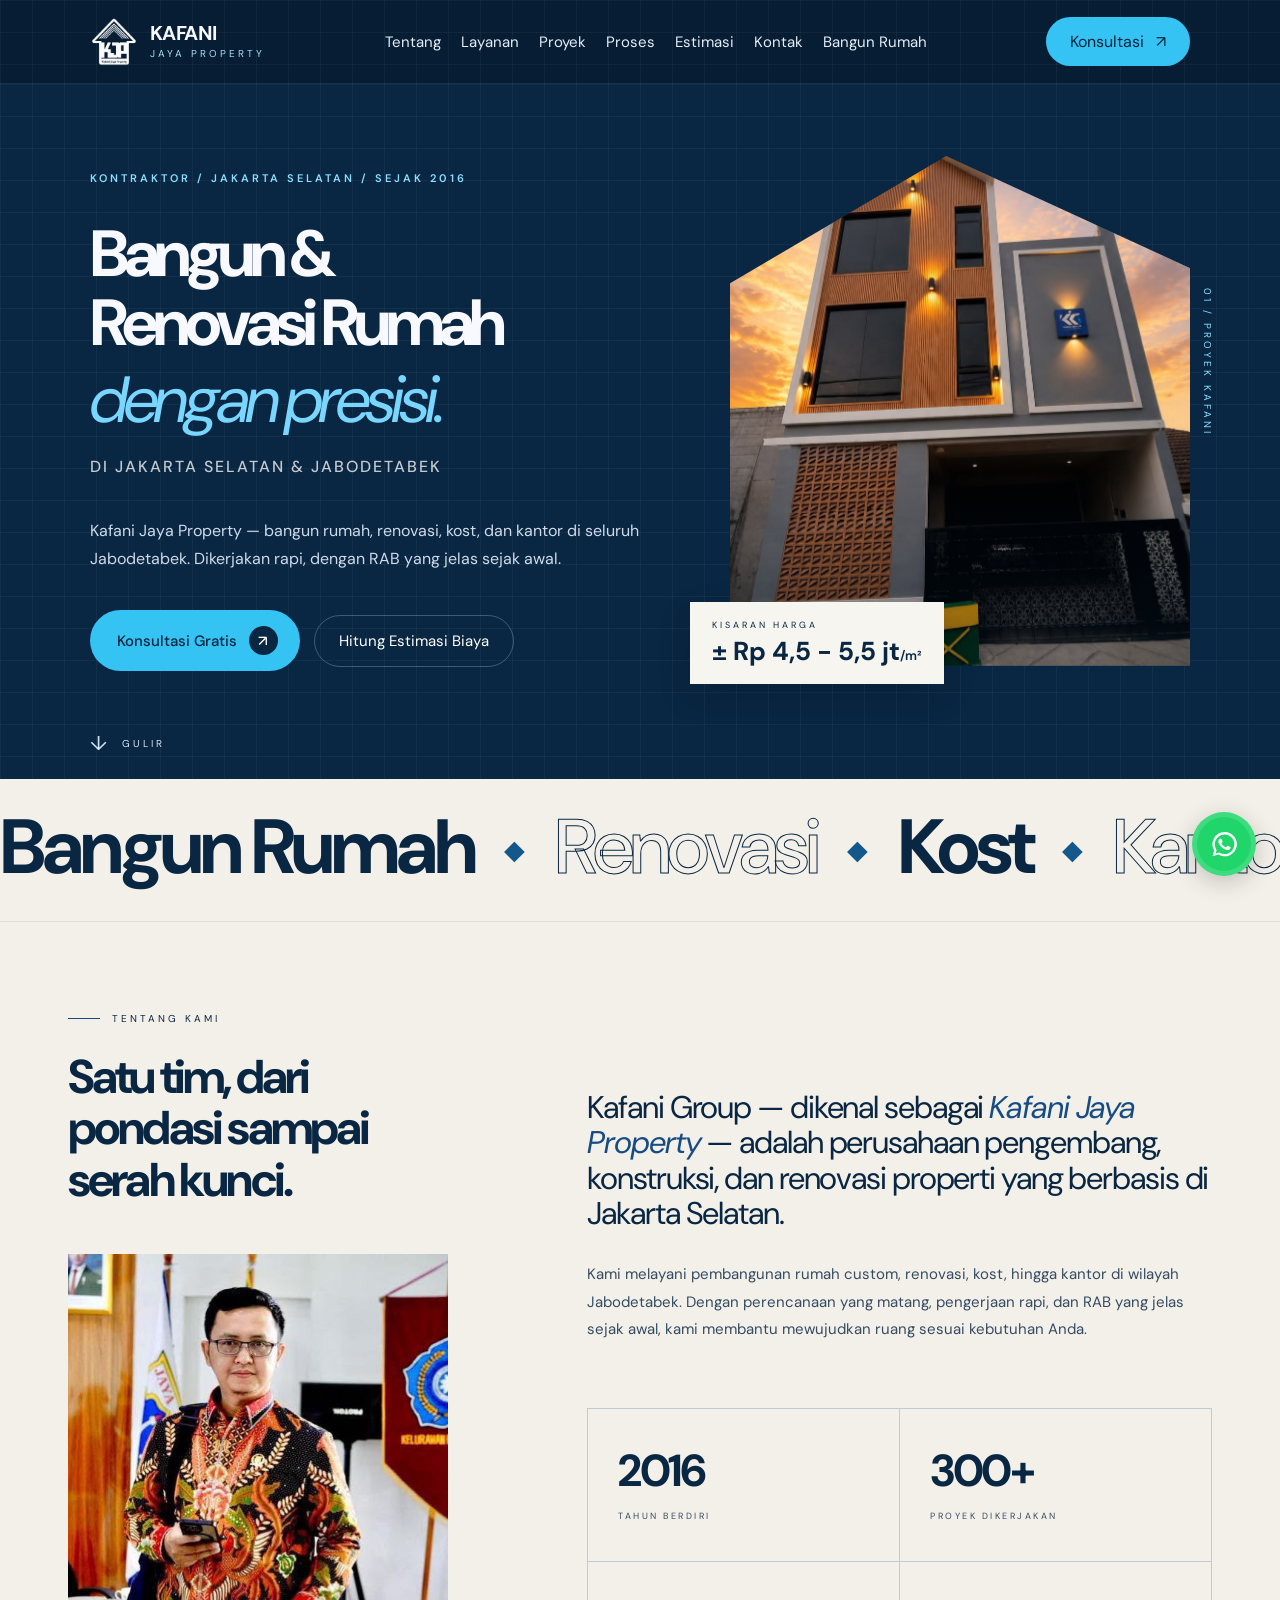
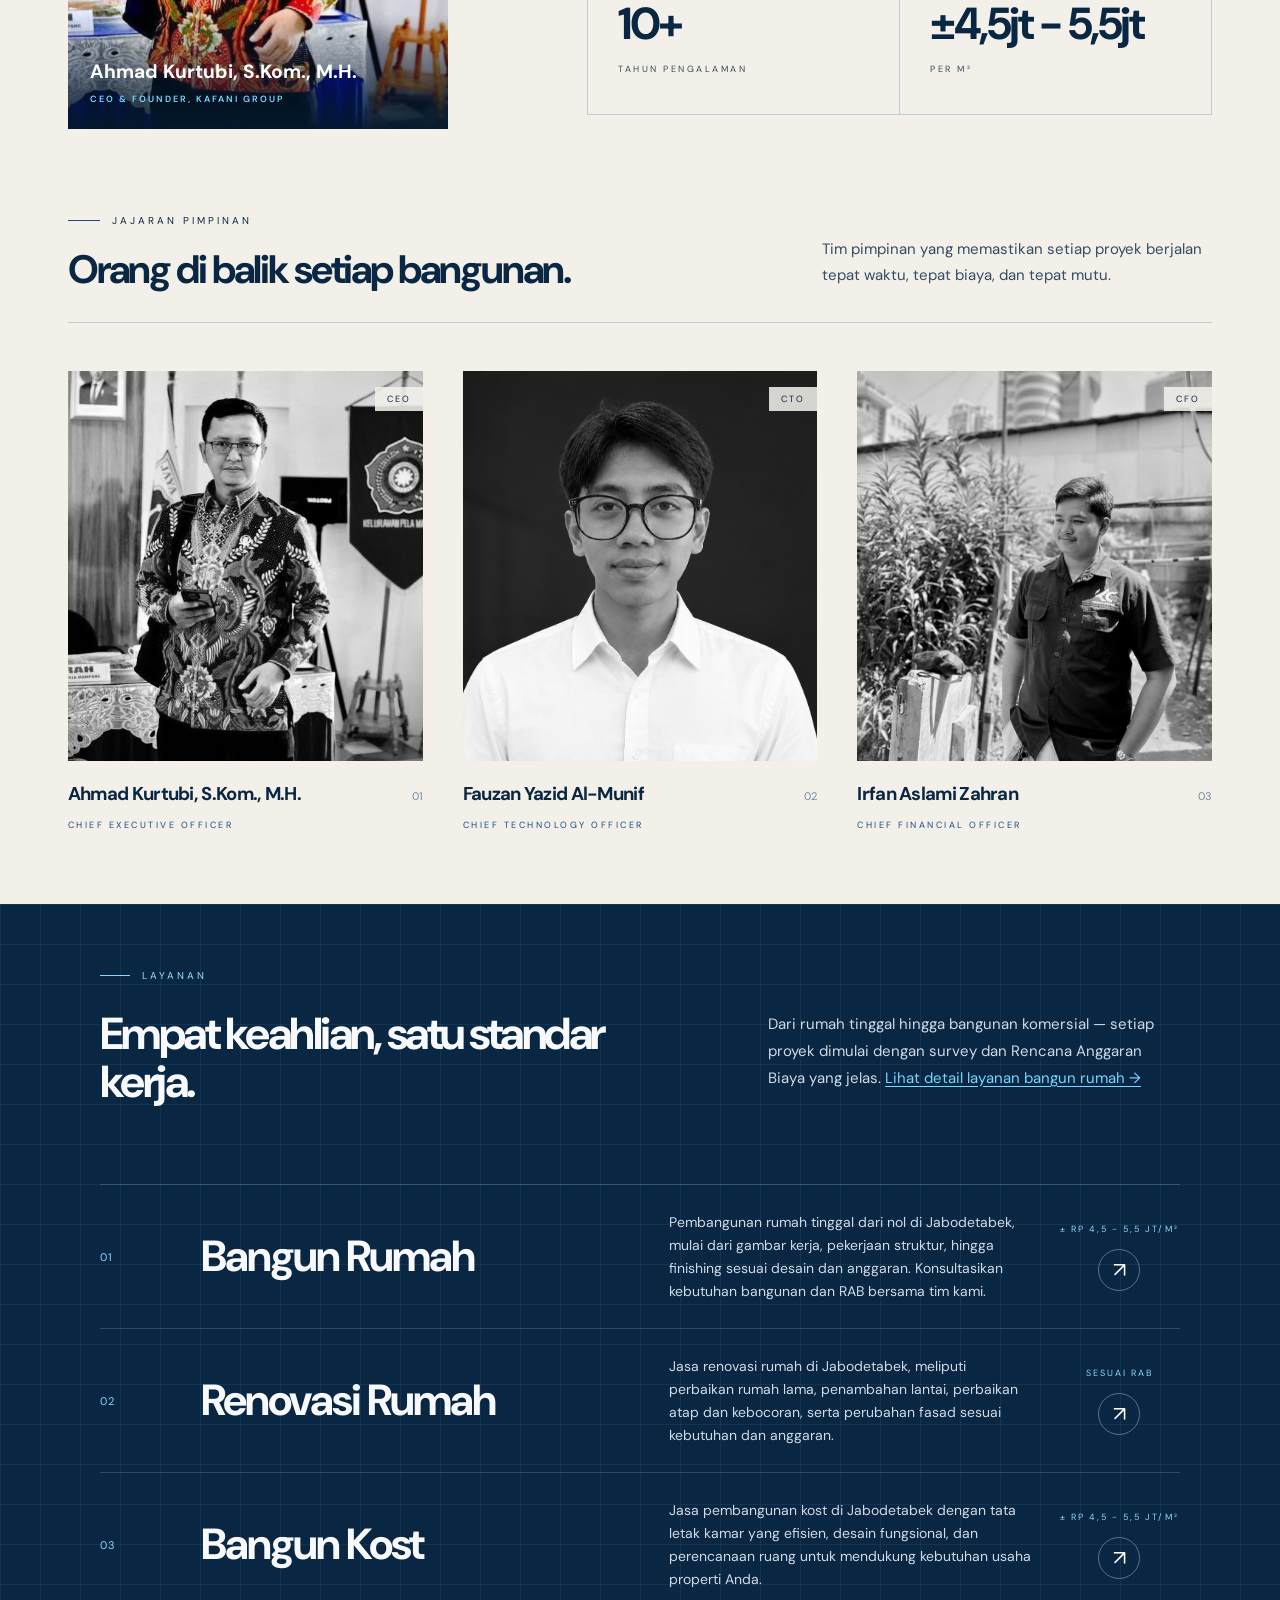
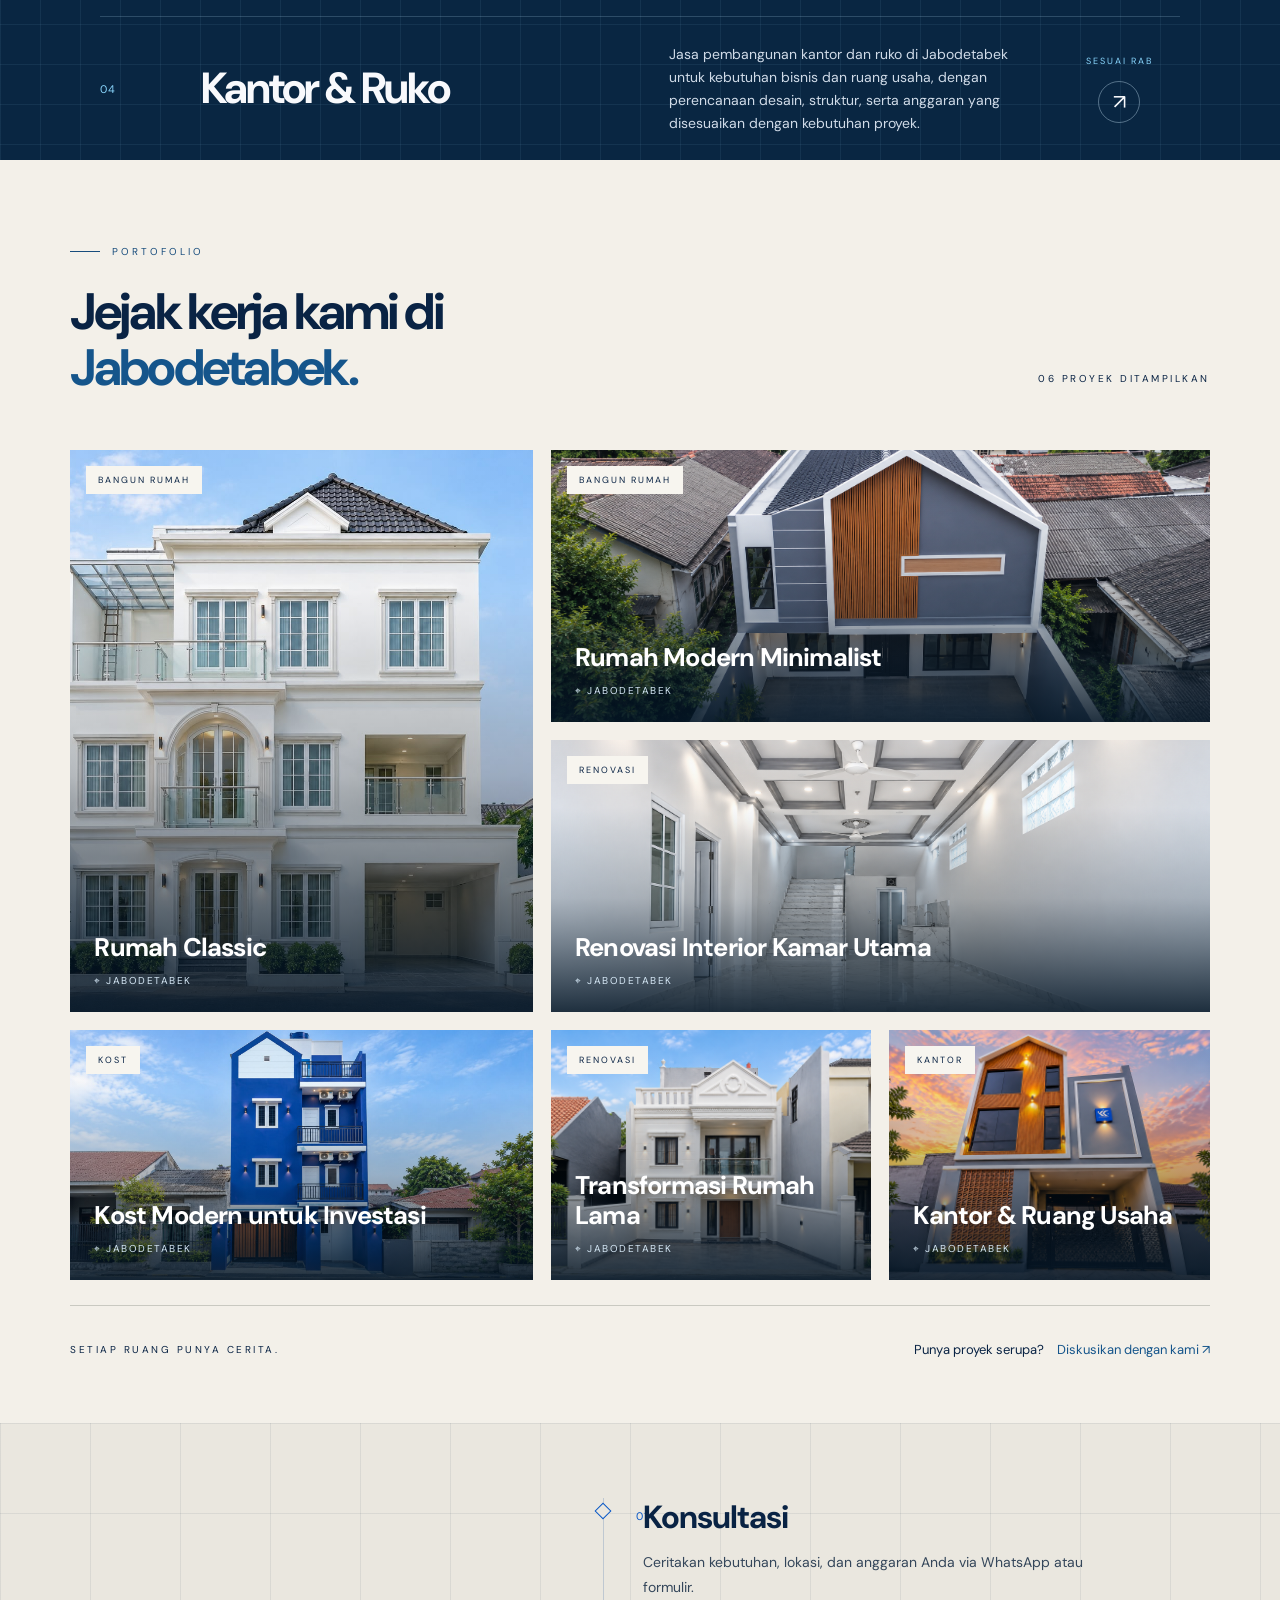
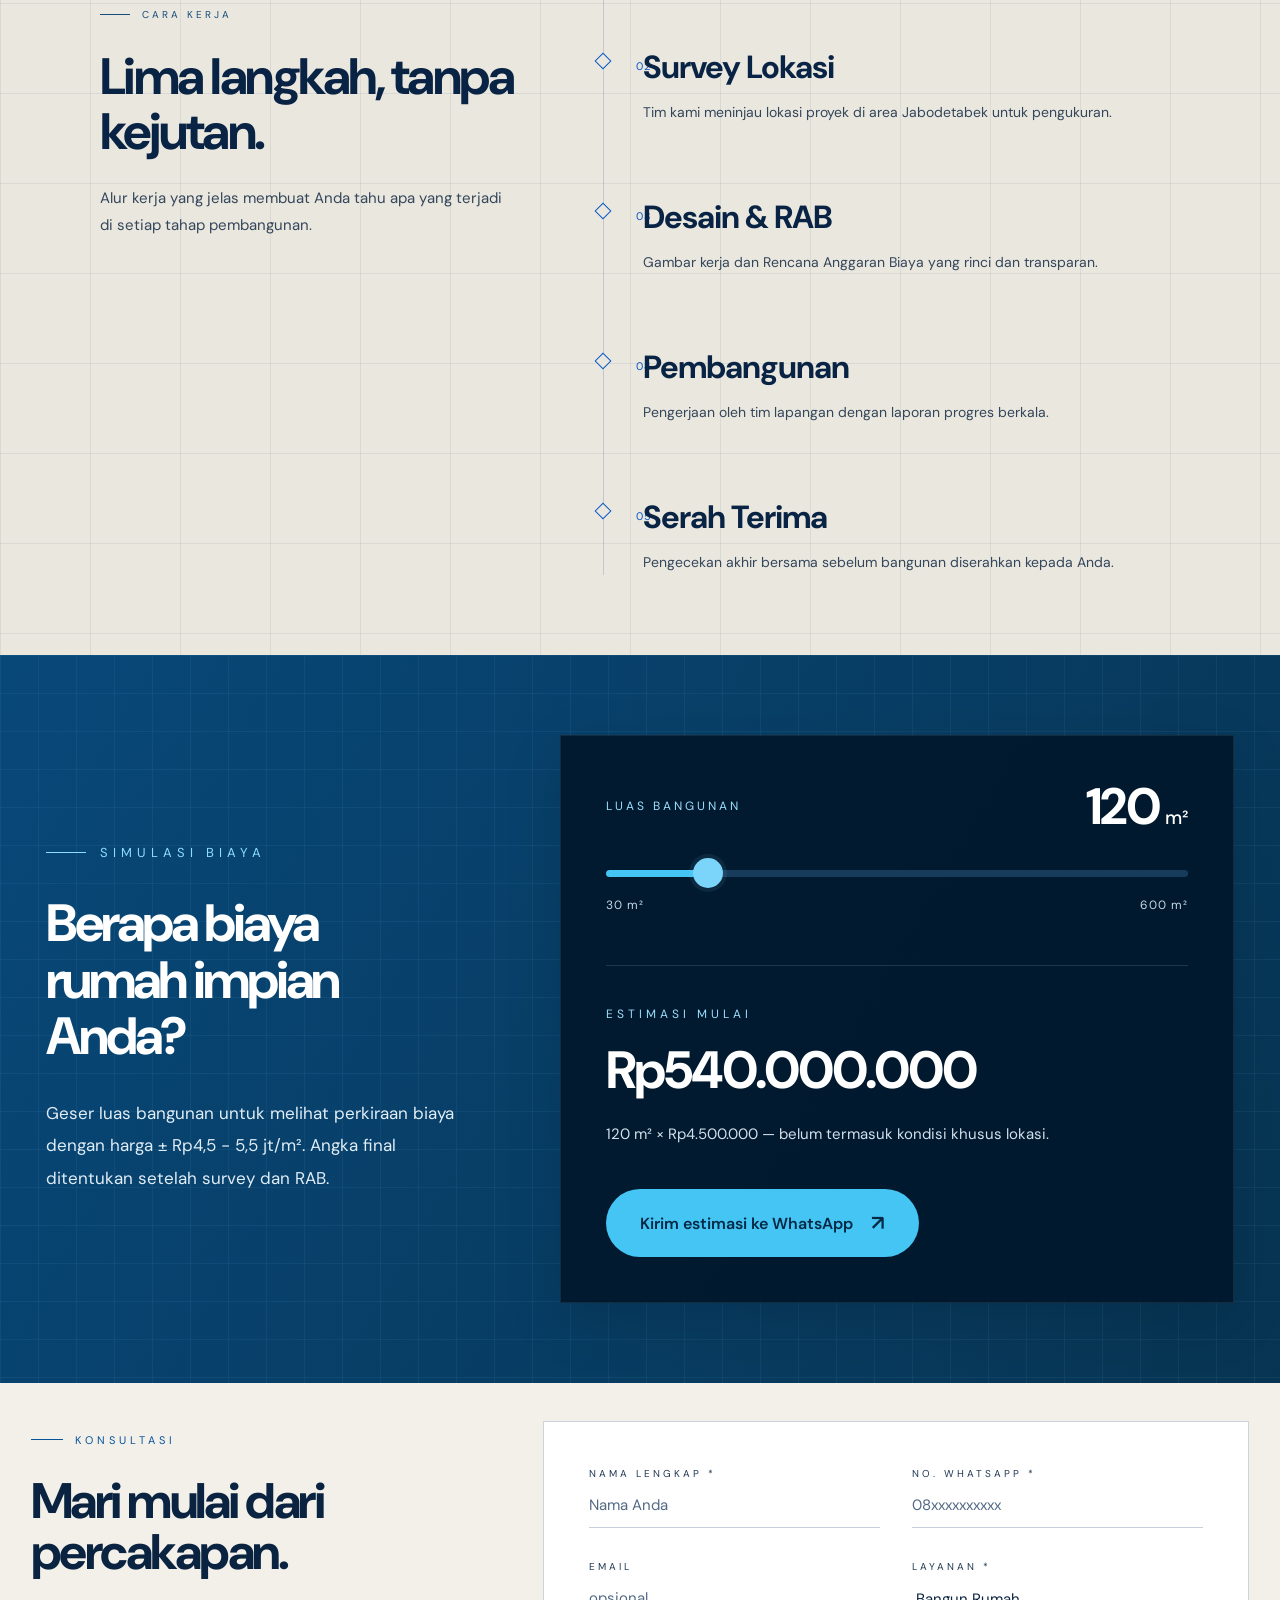
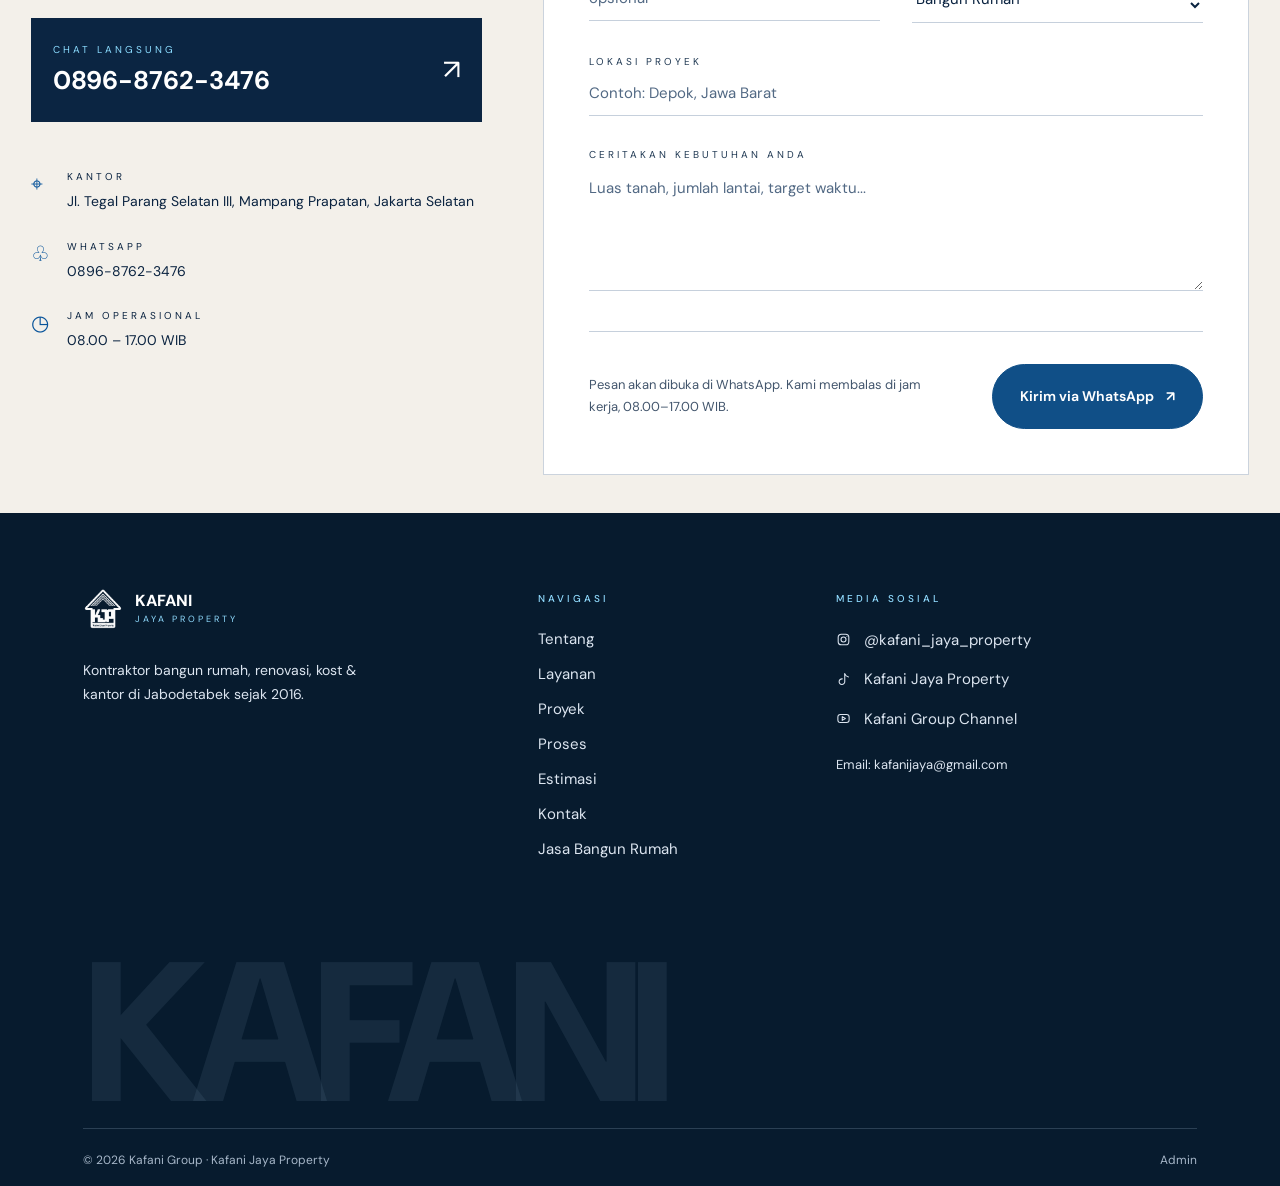
==== commit 5a56ff67: "Add files via upload" ====
--- a/index.html
+++ b/index.html
@@ -72,7 +72,7 @@
         <a href="#proses">Proses</a>
         <a href="#estimasi">Estimasi</a>
         <a href="#kontak">Kontak</a>
-        <a href="/jasa-bangun-rumah-jabodetabek/">Bangun Rumah</a>
+        <a href="/kafanijayaproperty/jasa-bangun-rumah-jabodetabek/">Bangun Rumah</a>
       </nav>
 
       <a class="nav-cta wa-link" href="https://wa.me/6289687623476?text=Halo%20Kafani%2C%20saya%20ingin%20konsultasi%20proyek%20bangun%20atau%20renovasi." target="_blank" rel="noopener noreferrer"> Konsultasi <span>↗</span> </a>
@@ -114,7 +114,7 @@
 
           <div class="price-card">
             <span class="price-caption">KISARAN HARGA</span>
-            <strong>± Rp 4,5 jt<small>/m²</small></strong>
+            <strong>± Rp 4,5 - 5,5 jt<small>/m²</small></strong>
           </div>
         </div>
 
@@ -220,7 +220,7 @@
             </div>
 
             <div class="stat-item">
-              <strong>±4,5jt</strong>
+              <strong>±4,5jt - 5,5jt</strong>
               <span>PER M²</span>
             </div>
           </div>
@@ -339,7 +339,7 @@
             </p>
 
             <div class="service-action">
-              <span>± RP 4,5 JT/M²</span>
+              <span>± RP 4,5 - 5,5 JT/M²</span>
               <span class="service-arrow">↗</span>
             </div>
           </a>
@@ -379,7 +379,7 @@
             <p class="service-description">Jasa pembangunan kost di Jabodetabek dengan tata letak kamar yang efisien, desain fungsional, dan perencanaan ruang untuk mendukung kebutuhan usaha properti Anda.</p>
 
             <div class="service-action">
-              <span>± RP 4,5 JT/M²</span>
+              <span>± RP 4,5 - 5,5 JT/M²</span>
               <span class="service-arrow">↗</span>
             </div>
           </a>
@@ -614,7 +614,7 @@
 
             <h2>Berapa biaya<br />rumah impian<br />Anda?</h2>
 
-            <p>Geser luas bangunan untuk melihat perkiraan biaya dengan harga ± Rp4,5 jt/m². Angka final ditentukan setelah survey dan RAB.</p>
+            <p>Geser luas bangunan untuk melihat perkiraan biaya dengan harga ± Rp4,5 - 5,5 jt/m². Angka final ditentukan setelah survey dan RAB.</p>
           </div>
 
           <div class="estimate-card">
@@ -778,7 +778,7 @@
             <a href="#proses">Proses</a>
             <a href="#estimasi">Estimasi</a>
             <a href="#kontak">Kontak</a>
-            <a href="/jasa-bangun-rumah-jabodetabek/">Jasa Bangun Rumah</a>
+            <a href="/kafanijayaproperty/jasa-bangun-rumah-jabodetabek/">Jasa Bangun Rumah</a>
           </nav>
 
           <div class="footer__social">
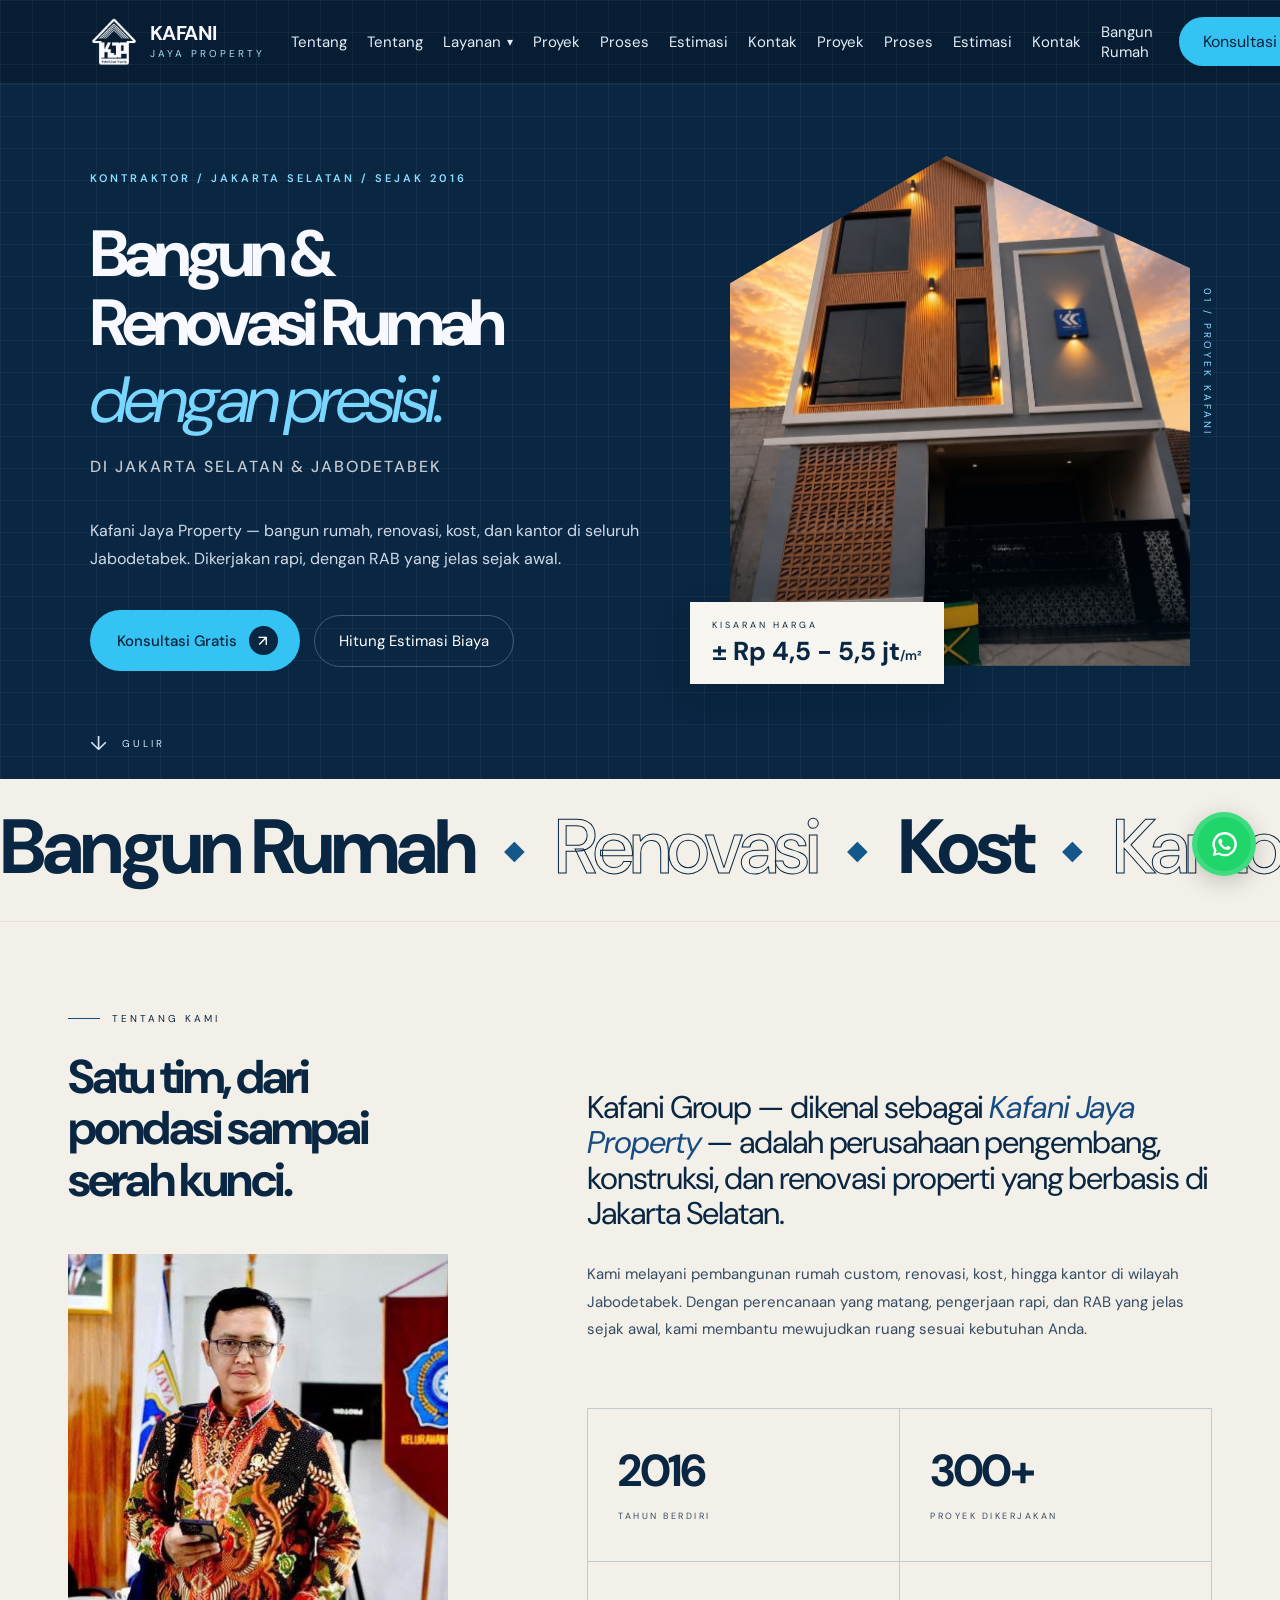
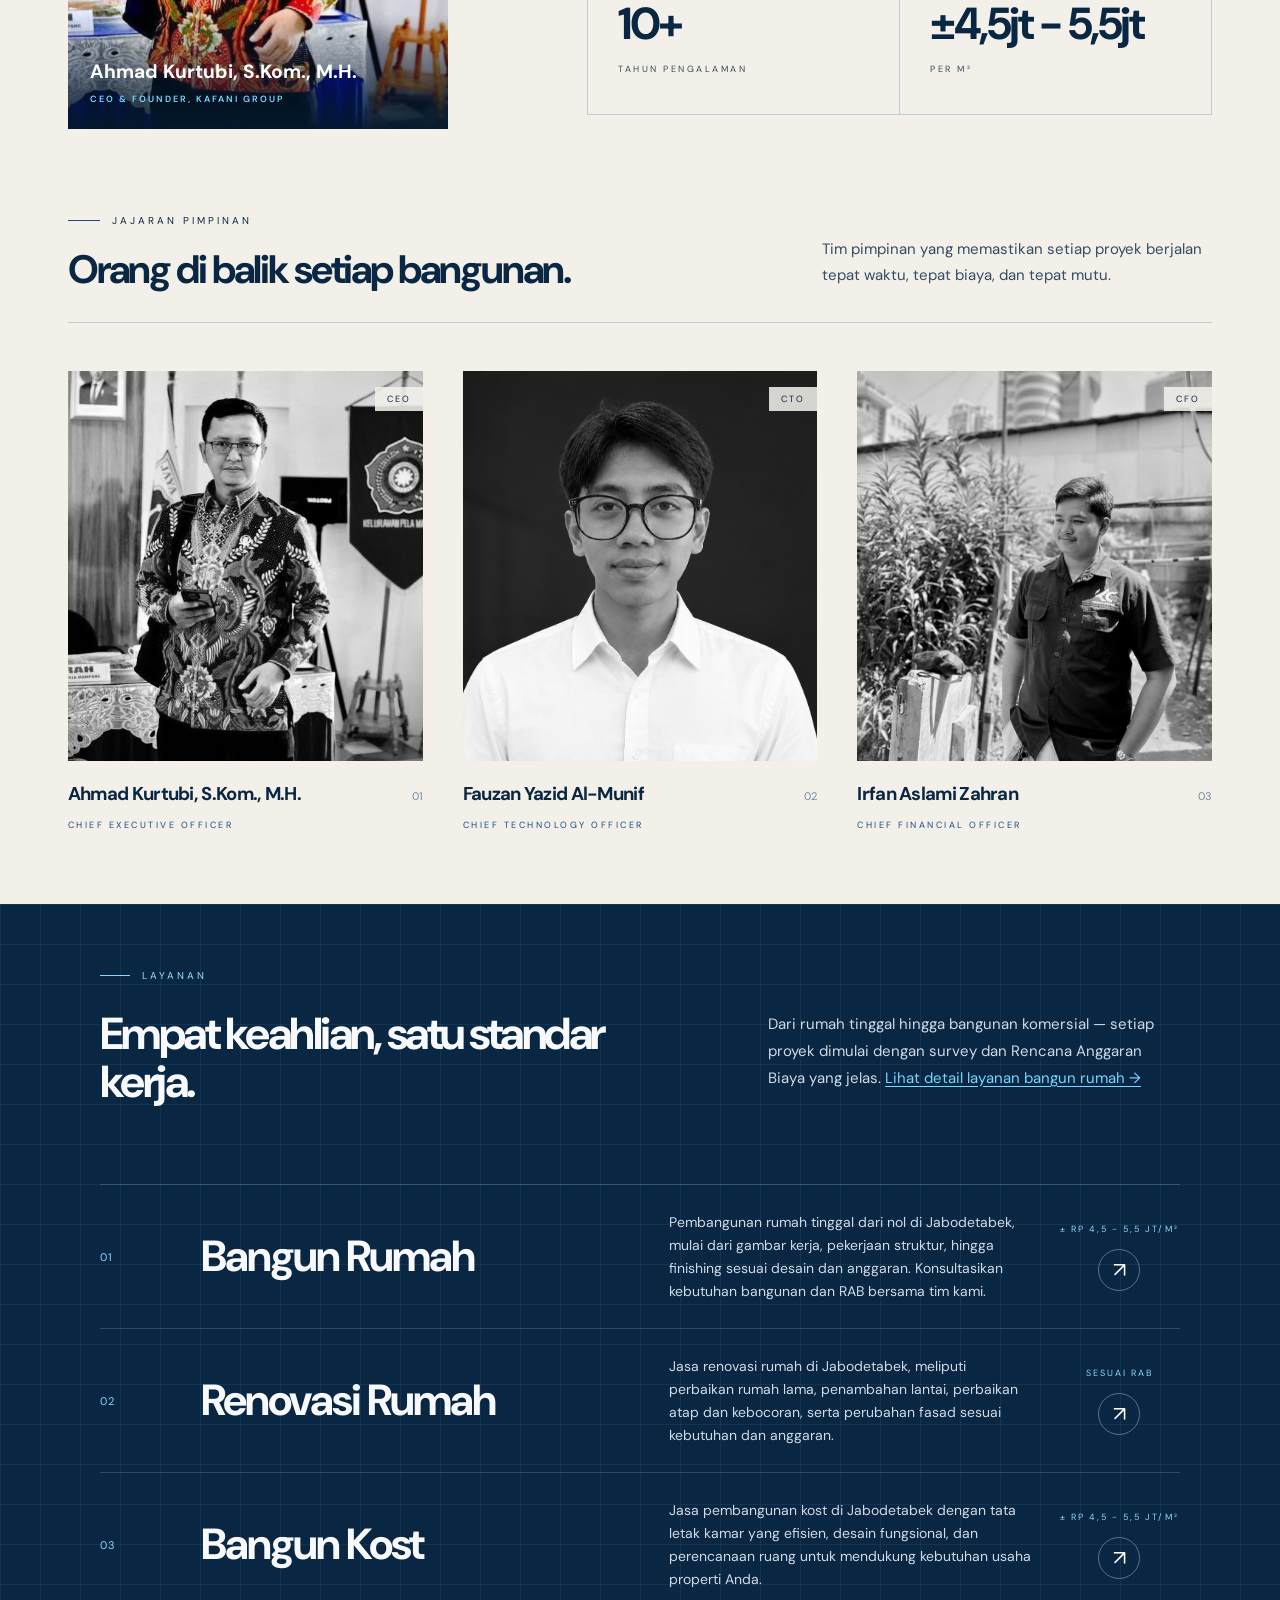
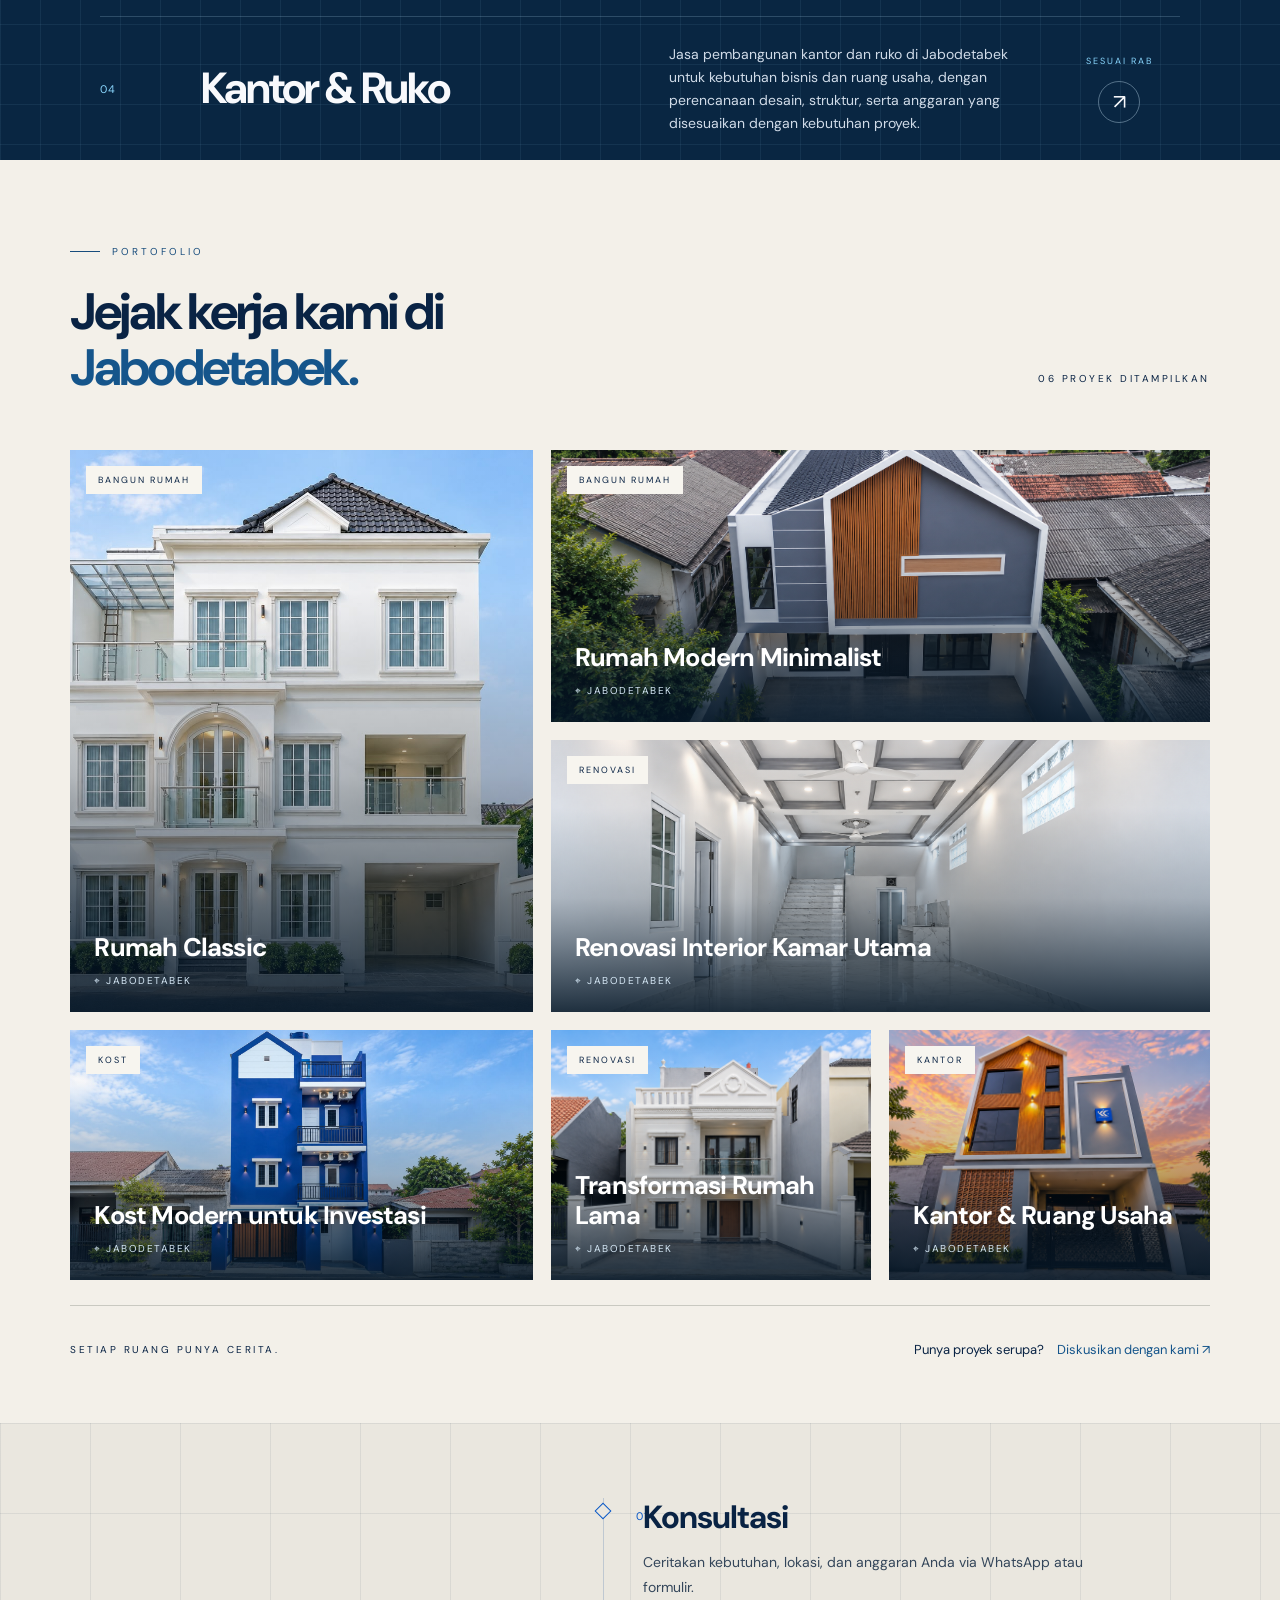
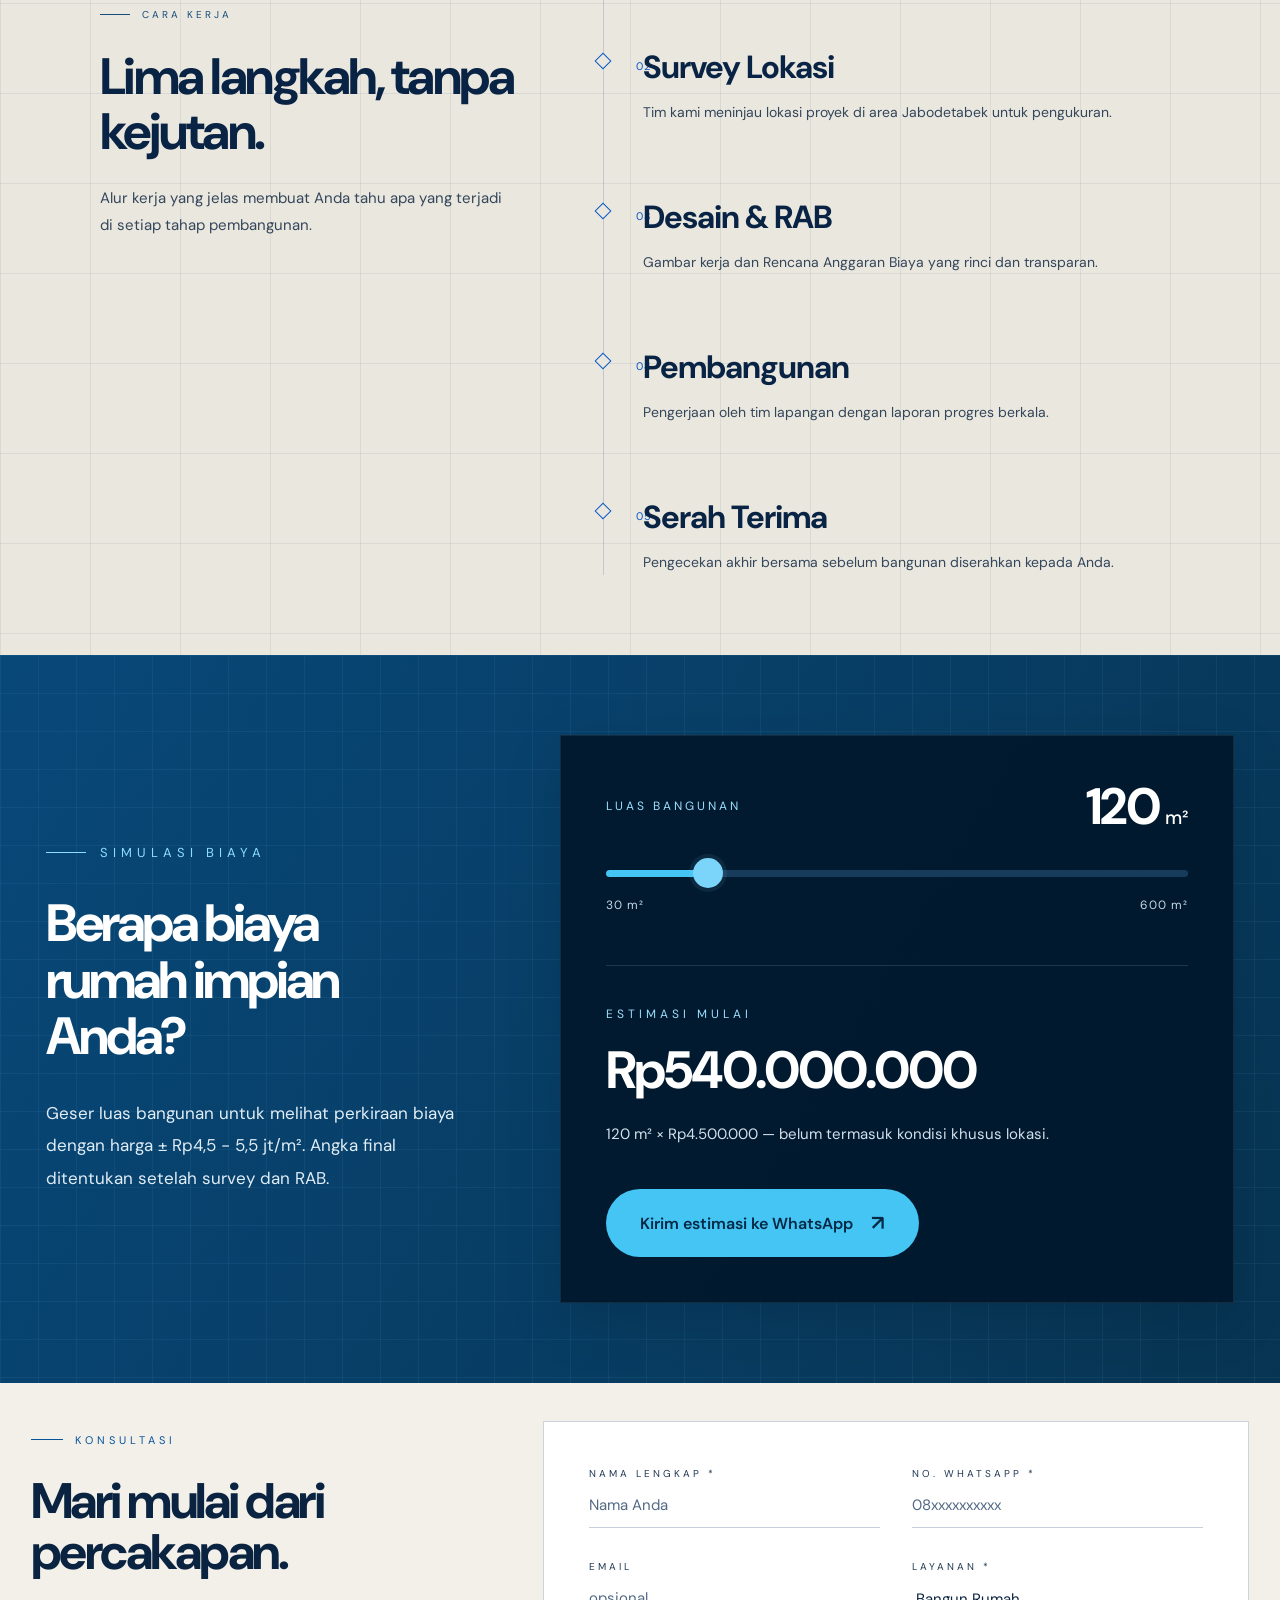
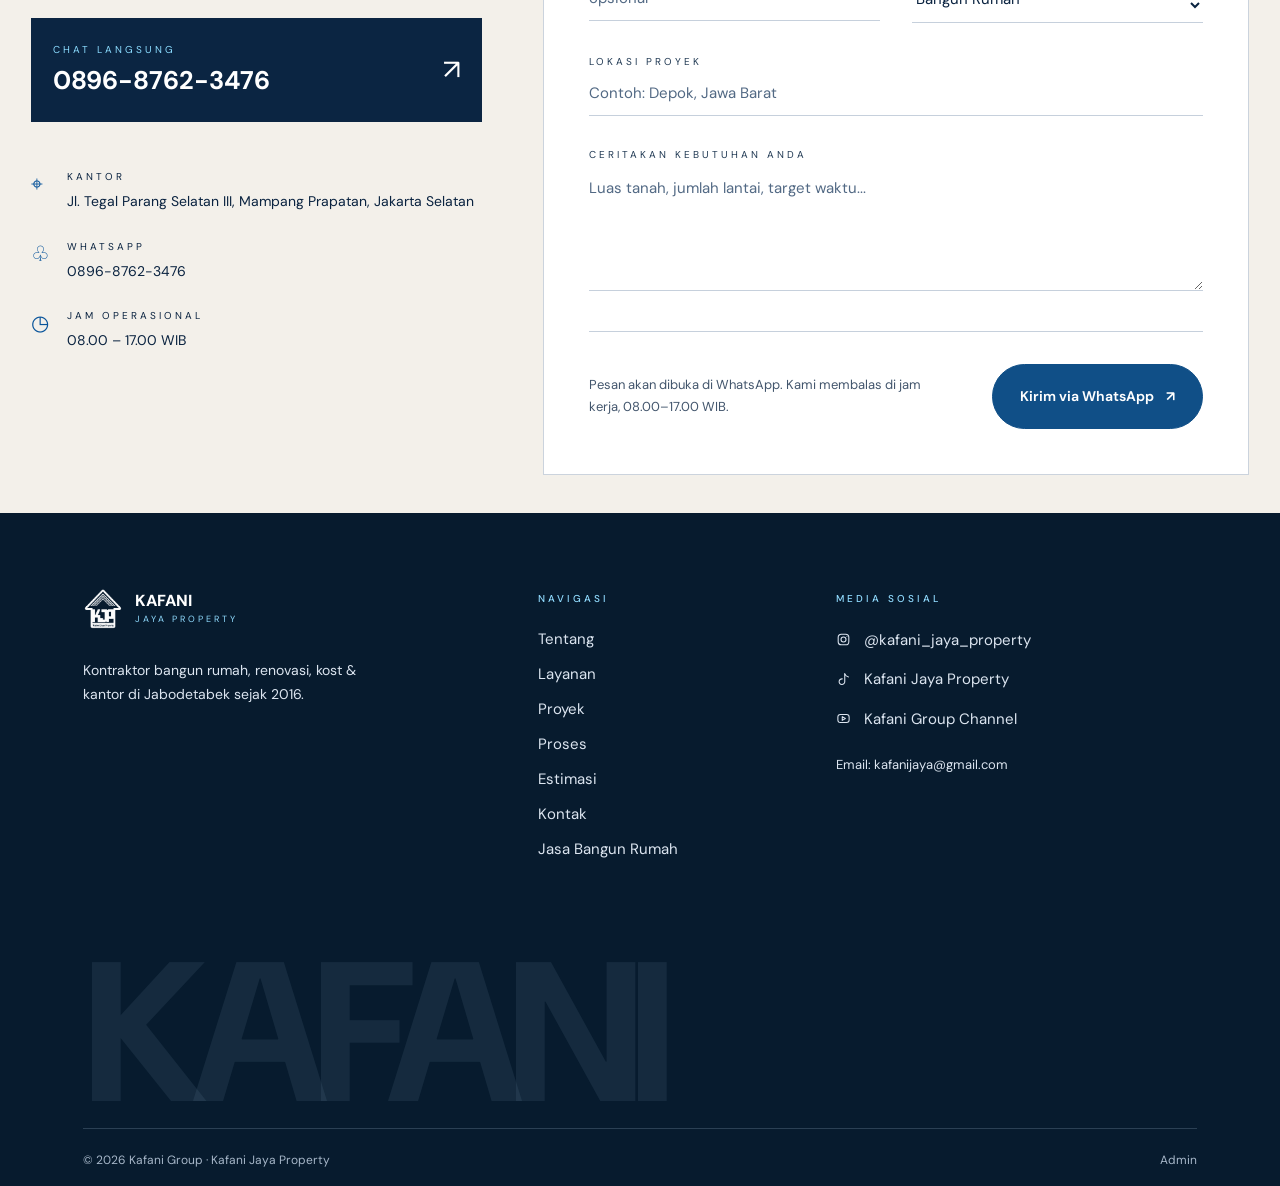
==== commit 3649157b: "Add files via upload" ====
--- a/index.html
+++ b/index.html
@@ -6,18 +6,33 @@
     <meta name="theme-color" content="#092642" />
 
     <title>Kontraktor Bangun & Renovasi Rumah Jakarta Selatan | Kafani</title>
-    <meta name="description" content="Kontraktor bangun & renovasi rumah, kost, kantor di Jakarta Selatan & Jabodetabek. RAB transparan sejak awal. Konsultasi gratis via WhatsApp." />
+    <meta
+      name="description"
+      content="Kontraktor bangun & renovasi rumah, kost, kantor di Jakarta Selatan & Jabodetabek. RAB transparan sejak awal. Konsultasi gratis via WhatsApp."
+    />
     <link rel="canonical" href="https://kafanijayaproperty.com/" />
 
     <meta property="og:type" content="website" />
     <meta property="og:locale" content="id_ID" />
     <meta property="og:site_name" content="Kafani Jaya Property" />
-    <meta property="og:title" content="Kontraktor Bangun & Renovasi Rumah Jakarta Selatan | Kafani" />
-    <meta property="og:description" content="Bangun rumah, renovasi, kost, dan kantor di Jakarta Selatan & Jabodetabek. RAB transparan sejak awal. Konsultasi gratis." />
+    <meta
+      property="og:title"
+      content="Kontraktor Bangun & Renovasi Rumah Jakarta Selatan | Kafani"
+    />
+    <meta
+      property="og:description"
+      content="Bangun rumah, renovasi, kost, dan kantor di Jakarta Selatan & Jabodetabek. RAB transparan sejak awal. Konsultasi gratis."
+    />
     <meta property="og:url" content="https://kafanijayaproperty.com/" />
     <meta name="twitter:card" content="summary" />
-    <meta name="twitter:title" content="Kontraktor Bangun & Renovasi Rumah Jakarta Selatan | Kafani" />
-    <meta name="twitter:description" content="RAB transparan sejak awal. Bangun rumah, renovasi, kost, dan kantor di Jabodetabek." />
+    <meta
+      name="twitter:title"
+      content="Kontraktor Bangun & Renovasi Rumah Jakarta Selatan | Kafani"
+    />
+    <meta
+      name="twitter:description"
+      content="RAB transparan sejak awal. Bangun rumah, renovasi, kost, dan kantor di Jabodetabek."
+    />
 
     <!-- Structured data: LocalBusiness. SESUAIKAN jam buka & areaServed sebelum live -->
     <script type="application/ld+json">
@@ -47,12 +62,16 @@
           "opens": "08:00",
           "closes": "17:00"
         },
-        "sameAs": ["https://www.instagram.com/kafani_jaya_property/", "https://www.tiktok.com/@kafani_jaya_property", "https://www.youtube.com/@kafani_group_indonesia"]
+        "sameAs": [
+          "https://www.instagram.com/kafani_jaya_property/",
+          "https://www.tiktok.com/@kafani_jaya_property",
+          "https://www.youtube.com/@kafani_group_indonesia"
+        ]
       }
     </script>
 
     <!-- CSS -->
-    <link rel="stylesheet" href="style.css?v=20261033" />
+    <link rel="stylesheet" href="style.css?v=20261035" />
   </head>
   <body>
     <!-- NAVBAR -->
@@ -67,17 +86,63 @@
 
       <nav class="nav-menu" id="navMenu">
         <a href="#tentang">Tentang</a>
-        <a href="#layanan">Layanan</a>
+        <nav class="nav-menu" id="navMenu">
+          <a href="/kafanijayaproperty/#tentang">Tentang</a>
+
+          <div class="nav-dropdown">
+            <button
+              type="button"
+              class="nav-dropdown-toggle"
+              aria-expanded="false"
+              aria-controls="layananDropdown"
+            >
+              Layanan <span class="nav-caret" aria-hidden="true">▾</span>
+            </button>
+
+            <div class="nav-dropdown-menu" id="layananDropdown">
+              <a href="/kafanijayaproperty/#layanan">Semua Layanan</a>
+              <a href="/kafanijayaproperty/jasa-bangun-rumah-jabodetabek/"
+                >Bangun Rumah</a
+              >
+              <a href="/kafanijayaproperty/#layanan">Renovasi Rumah</a>
+              <a href="/kafanijayaproperty/#layanan">Bangun Kost</a>
+              <a href="/kafanijayaproperty/#layanan">Kantor &amp; Ruko</a>
+            </div>
+          </div>
+
+          <a href="/kafanijayaproperty/#proyek">Proyek</a>
+          <a href="/kafanijayaproperty/#proses">Proses</a>
+          <a href="/kafanijayaproperty/#estimasi">Estimasi</a>
+          <a href="/kafanijayaproperty/#kontak">Kontak</a>
+        </nav>
         <a href="#proyek">Proyek</a>
         <a href="#proses">Proses</a>
         <a href="#estimasi">Estimasi</a>
         <a href="#kontak">Kontak</a>
-        <a href="/kafanijayaproperty/jasa-bangun-rumah-jabodetabek/">Bangun Rumah</a>
+        <a href="/kafanijayaproperty/jasa-bangun-rumah-jabodetabek/"
+          >Bangun Rumah</a
+        >
       </nav>
 
-      <a class="nav-cta wa-link" href="https://wa.me/6289687623476?text=Halo%20Kafani%2C%20saya%20ingin%20konsultasi%20proyek%20bangun%20atau%20renovasi." target="_blank" rel="noopener noreferrer"> Konsultasi <span>↗</span> </a>
-
-      <button class="menu-toggle" id="menuToggle" aria-label="Buka menu" aria-expanded="false" aria-controls="navMenu" type="button">☰</button>
+      <a
+        class="nav-cta wa-link"
+        href="https://wa.me/6289687623476?text=Halo%20Kafani%2C%20saya%20ingin%20konsultasi%20proyek%20bangun%20atau%20renovasi."
+        target="_blank"
+        rel="noopener noreferrer"
+      >
+        Konsultasi <span>↗</span>
+      </a>
+
+      <button
+        class="menu-toggle"
+        id="menuToggle"
+        aria-label="Buka menu"
+        aria-expanded="false"
+        aria-controls="navMenu"
+        type="button"
+      >
+        ☰
+      </button>
     </header>
 
     <main>
@@ -90,17 +155,30 @@
             Bangun &amp;<br />
             Renovasi Rumah<br />
             <span class="headline-accent">dengan presisi.</span>
-            <span class="headline-location">di Jakarta Selatan &amp; Jabodetabek</span>
+            <span class="headline-location"
+              >di Jakarta Selatan &amp; Jabodetabek</span
+            >
           </h1>
 
-          <p class="hero-description">Kafani Jaya Property — bangun rumah, renovasi, kost, dan kantor di seluruh Jabodetabek. Dikerjakan rapi, dengan RAB yang jelas sejak awal.</p>
+          <p class="hero-description">
+            Kafani Jaya Property — bangun rumah, renovasi, kost, dan kantor di
+            seluruh Jabodetabek. Dikerjakan rapi, dengan RAB yang jelas sejak
+            awal.
+          </p>
 
           <div class="hero-actions">
-            <a class="button-primary wa-link" href="https://wa.me/6289687623476?text=Halo%20Kafani%2C%20saya%20ingin%20konsultasi%20proyek%20bangun%20atau%20renovasi." target="_blank" rel="noopener noreferrer">
+            <a
+              class="button-primary wa-link"
+              href="https://wa.me/6289687623476?text=Halo%20Kafani%2C%20saya%20ingin%20konsultasi%20proyek%20bangun%20atau%20renovasi."
+              target="_blank"
+              rel="noopener noreferrer"
+            >
               Konsultasi Gratis <span class="button-arrow">↗</span>
             </a>
 
-            <a class="button-secondary" href="#estimasi"> Hitung Estimasi Biaya </a>
+            <a class="button-secondary" href="#estimasi">
+              Hitung Estimasi Biaya
+            </a>
           </div>
         </div>
 
@@ -108,7 +186,12 @@
           <div class="project-label">01 / PROYEK KAFANI</div>
 
           <div class="hero-photo">
-            <img src="fotoKantor.png" alt="Kantor Kafani Jaya Property" class="office-image" fetchpriority="high" />
+            <img
+              src="fotoKantor.png"
+              alt="Kantor Kafani Jaya Property"
+              class="office-image"
+              fetchpriority="high"
+            />
             <div class="photo-shade"></div>
           </div>
 
@@ -122,7 +205,10 @@
       </section>
 
       <!-- RUNNING TEXT / SERVICE MARQUEE -->
-      <section class="service-marquee" aria-label="Layanan Kafani Jaya Property">
+      <section
+        class="service-marquee"
+        aria-label="Layanan Kafani Jaya Property"
+      >
         <div class="marquee-track">
           <div class="marquee-group">
             <span class="marquee-solid">Bangun Rumah</span>
@@ -182,7 +268,12 @@
 
           <div class="founder-card">
             <!-- Ganti pimpinan.jpg dengan foto asli -->
-            <img src="pimpinan.png" alt="Pimpinan Kafani Jaya Property" class="founder-image" loading="lazy" />
+            <img
+              src="pimpinan.png"
+              alt="Pimpinan Kafani Jaya Property"
+              class="founder-image"
+              loading="lazy"
+            />
 
             <div class="founder-overlay">
               <h3>Ahmad Kurtubi, S.Kom., M.H.</h3>
@@ -195,11 +286,15 @@
         <div class="about-right">
           <p class="about-intro">
             Kafani Group — dikenal sebagai
-            <em>Kafani Jaya Property</em> — adalah perusahaan pengembang, konstruksi, dan renovasi properti yang berbasis di Jakarta Selatan.
+            <em>Kafani Jaya Property</em> — adalah perusahaan pengembang,
+            konstruksi, dan renovasi properti yang berbasis di Jakarta Selatan.
           </p>
 
           <p class="about-description">
-            Kami melayani pembangunan rumah custom, renovasi, kost, hingga kantor di wilayah Jabodetabek. Dengan perencanaan yang matang, pengerjaan rapi, dan RAB yang jelas sejak awal, kami membantu mewujudkan ruang sesuai kebutuhan Anda.
+            Kami melayani pembangunan rumah custom, renovasi, kost, hingga
+            kantor di wilayah Jabodetabek. Dengan perencanaan yang matang,
+            pengerjaan rapi, dan RAB yang jelas sejak awal, kami membantu
+            mewujudkan ruang sesuai kebutuhan Anda.
           </p>
 
           <!-- STATISTIK -->
@@ -239,7 +334,10 @@
             <h2>Orang di balik setiap bangunan.</h2>
           </div>
 
-          <p>Tim pimpinan yang memastikan setiap proyek berjalan tepat waktu, tepat biaya, dan tepat mutu.</p>
+          <p>
+            Tim pimpinan yang memastikan setiap proyek berjalan tepat waktu,
+            tepat biaya, dan tepat mutu.
+          </p>
         </div>
 
         <div class="leadership-grid">
@@ -261,7 +359,11 @@
           <!-- CTO -->
           <article class="leader-card">
             <div class="leader-photo">
-              <img src="fauzan2.png" alt="Fauzan Yazid Al-Munif" loading="lazy" />
+              <img
+                src="fauzan2.png"
+                alt="Fauzan Yazid Al-Munif"
+                loading="lazy"
+              />
               <span class="leader-badge">CTO</span>
             </div>
 
@@ -309,7 +411,11 @@
           </div>
 
           <p class="services-intro">
-            Dari rumah tinggal hingga bangunan komersial — setiap proyek dimulai dengan survey dan Rencana Anggaran Biaya yang jelas. <a href="/jasa-bangun-rumah-jabodetabek/">Lihat detail layanan bangun rumah →</a>
+            Dari rumah tinggal hingga bangunan komersial — setiap proyek dimulai
+            dengan survey dan Rencana Anggaran Biaya yang jelas.
+            <a href="/jasa-bangun-rumah-jabodetabek/"
+              >Lihat detail layanan bangun rumah →</a
+            >
           </p>
         </div>
 
@@ -335,7 +441,10 @@
             <h3>Bangun Rumah</h3>
 
             <p class="service-description">
-              Pembangunan rumah tinggal dari nol di Jabodetabek, mulai dari gambar kerja, pekerjaan struktur, hingga finishing sesuai desain dan anggaran. Konsultasikan kebutuhan bangunan dan RAB bersama tim kami.
+              Pembangunan rumah tinggal dari nol di Jabodetabek, mulai dari
+              gambar kerja, pekerjaan struktur, hingga finishing sesuai desain
+              dan anggaran. Konsultasikan kebutuhan bangunan dan RAB bersama tim
+              kami.
             </p>
 
             <div class="service-action">
@@ -356,7 +465,11 @@
 
             <h3>Renovasi Rumah</h3>
 
-            <p class="service-description">Jasa renovasi rumah di Jabodetabek, meliputi perbaikan rumah lama, penambahan lantai, perbaikan atap dan kebocoran, serta perubahan fasad sesuai kebutuhan dan anggaran.</p>
+            <p class="service-description">
+              Jasa renovasi rumah di Jabodetabek, meliputi perbaikan rumah lama,
+              penambahan lantai, perbaikan atap dan kebocoran, serta perubahan
+              fasad sesuai kebutuhan dan anggaran.
+            </p>
 
             <div class="service-action">
               <span>SESUAI RAB</span>
@@ -376,7 +489,11 @@
 
             <h3>Bangun Kost</h3>
 
-            <p class="service-description">Jasa pembangunan kost di Jabodetabek dengan tata letak kamar yang efisien, desain fungsional, dan perencanaan ruang untuk mendukung kebutuhan usaha properti Anda.</p>
+            <p class="service-description">
+              Jasa pembangunan kost di Jabodetabek dengan tata letak kamar yang
+              efisien, desain fungsional, dan perencanaan ruang untuk mendukung
+              kebutuhan usaha properti Anda.
+            </p>
 
             <div class="service-action">
               <span>± RP 4,5 - 5,5 JT/M²</span>
@@ -396,7 +513,11 @@
 
             <h3>Kantor &amp; Ruko</h3>
 
-            <p class="service-description">Jasa pembangunan kantor dan ruko di Jabodetabek untuk kebutuhan bisnis dan ruang usaha, dengan perencanaan desain, struktur, serta anggaran yang disesuaikan dengan kebutuhan proyek.</p>
+            <p class="service-description">
+              Jasa pembangunan kantor dan ruko di Jabodetabek untuk kebutuhan
+              bisnis dan ruang usaha, dengan perencanaan desain, struktur, serta
+              anggaran yang disesuaikan dengan kebutuhan proyek.
+            </p>
 
             <div class="service-action">
               <span>SESUAI RAB</span>
@@ -428,8 +549,17 @@
 
         <div class="portfolio-grid">
           <!-- PROYEK 01: BESAR -->
-          <a class="portfolio-card portfolio-featured" href="https://wa.me/6289687623476?text=Halo%20Kafani%2C%20saya%20tertarik%20dengan%20proyek%20Rumah%20Classic." target="_blank" rel="noopener noreferrer">
-            <img src="bangunRumah.jpg" alt="Rumah classic hasil bangun rumah Kafani Jaya Property di Jabodetabek" loading="lazy" />
+          <a
+            class="portfolio-card portfolio-featured"
+            href="https://wa.me/6289687623476?text=Halo%20Kafani%2C%20saya%20tertarik%20dengan%20proyek%20Rumah%20Classic."
+            target="_blank"
+            rel="noopener noreferrer"
+          >
+            <img
+              src="bangunRumah.jpg"
+              alt="Rumah classic hasil bangun rumah Kafani Jaya Property di Jabodetabek"
+              loading="lazy"
+            />
 
             <span class="portfolio-category">BANGUN RUMAH</span>
 
@@ -444,8 +574,17 @@
           <!-- KOLOM KANAN -->
           <div class="portfolio-side">
             <!-- PROYEK 02 -->
-            <a class="portfolio-card portfolio-small" href="https://wa.me/6289687623476?text=Halo%20Kafani%2C%20saya%20tertarik%20dengan%20proyek%20Rumah%20Modern%20Minimalist." target="_blank" rel="noopener noreferrer">
-              <img src="minimalist.png" alt="Rumah modern minimalis hasil bangun rumah Kafani Jaya Property di Jabodetabek" loading="lazy" />
+            <a
+              class="portfolio-card portfolio-small"
+              href="https://wa.me/6289687623476?text=Halo%20Kafani%2C%20saya%20tertarik%20dengan%20proyek%20Rumah%20Modern%20Minimalist."
+              target="_blank"
+              rel="noopener noreferrer"
+            >
+              <img
+                src="minimalist.png"
+                alt="Rumah modern minimalis hasil bangun rumah Kafani Jaya Property di Jabodetabek"
+                loading="lazy"
+              />
 
               <span class="portfolio-category">BANGUN RUMAH</span>
 
@@ -458,8 +597,17 @@
             </a>
 
             <!-- PROYEK 03 -->
-            <a class="portfolio-card portfolio-small" href="https://wa.me/6289687623476?text=Halo%20Kafani%2C%20saya%20tertarik%20dengan%20proyek%20Renovasi%20Interior%20Kamar%20Utama." target="_blank" rel="noopener noreferrer">
-              <img src="interior.png" alt="Renovasi interior kamar utama" loading="lazy" />
+            <a
+              class="portfolio-card portfolio-small"
+              href="https://wa.me/6289687623476?text=Halo%20Kafani%2C%20saya%20tertarik%20dengan%20proyek%20Renovasi%20Interior%20Kamar%20Utama."
+              target="_blank"
+              rel="noopener noreferrer"
+            >
+              <img
+                src="interior.png"
+                alt="Renovasi interior kamar utama"
+                loading="lazy"
+              />
 
               <span class="portfolio-category">RENOVASI</span>
 
@@ -473,8 +621,17 @@
           </div>
 
           <!-- PROYEK 04 -->
-          <a class="portfolio-card portfolio-bottom" href="https://wa.me/6289687623476?text=Halo%20Kafani%2C%20saya%20tertarik%20dengan%20proyek%20Pembangunan%20Kost%20Modern." target="_blank" rel="noopener noreferrer">
-            <img src="kost1.jpeg" alt="Pembangunan kost modern" loading="lazy" />
+          <a
+            class="portfolio-card portfolio-bottom"
+            href="https://wa.me/6289687623476?text=Halo%20Kafani%2C%20saya%20tertarik%20dengan%20proyek%20Pembangunan%20Kost%20Modern."
+            target="_blank"
+            rel="noopener noreferrer"
+          >
+            <img
+              src="kost1.jpeg"
+              alt="Pembangunan kost modern"
+              loading="lazy"
+            />
 
             <span class="portfolio-category">KOST</span>
 
@@ -487,8 +644,17 @@
           </a>
 
           <!-- PROYEK 05 -->
-          <a class="portfolio-card portfolio-bottom" href="https://wa.me/6289687623476?text=Halo%20Kafani%2C%20saya%20tertarik%20dengan%20proyek%20Renovasi%20Rumah." target="_blank" rel="noopener noreferrer">
-            <img src="renovasi.jpeg" alt="Proyek renovasi rumah" loading="lazy" />
+          <a
+            class="portfolio-card portfolio-bottom"
+            href="https://wa.me/6289687623476?text=Halo%20Kafani%2C%20saya%20tertarik%20dengan%20proyek%20Renovasi%20Rumah."
+            target="_blank"
+            rel="noopener noreferrer"
+          >
+            <img
+              src="renovasi.jpeg"
+              alt="Proyek renovasi rumah"
+              loading="lazy"
+            />
 
             <span class="portfolio-category">RENOVASI</span>
 
@@ -501,8 +667,17 @@
           </a>
 
           <!-- PROYEK 06 -->
-          <a class="portfolio-card portfolio-bottom" href="https://wa.me/6289687623476?text=Halo%20Kafani%2C%20saya%20tertarik%20dengan%20proyek%20Pembangunan%20Kantor%20dan%20Ruko." target="_blank" rel="noopener noreferrer">
-            <img src="kantor.png" alt="Pembangunan kantor dan ruko" loading="lazy" />
+          <a
+            class="portfolio-card portfolio-bottom"
+            href="https://wa.me/6289687623476?text=Halo%20Kafani%2C%20saya%20tertarik%20dengan%20proyek%20Pembangunan%20Kantor%20dan%20Ruko."
+            target="_blank"
+            rel="noopener noreferrer"
+          >
+            <img
+              src="kantor.png"
+              alt="Pembangunan kantor dan ruko"
+              loading="lazy"
+            />
 
             <span class="portfolio-category">KANTOR</span>
 
@@ -518,7 +693,12 @@
         <div class="portfolio-footer">
           <p>SETIAP RUANG PUNYA CERITA.</p>
 
-          <a href="https://wa.me/6289687623476?text=Halo%20Kafani%2C%20saya%20ingin%20melihat%20portofolio%20dan%20berkonsultasi%20tentang%20proyek%20saya." target="_blank" rel="noopener noreferrer" class="portfolio-contact">
+          <a
+            href="https://wa.me/6289687623476?text=Halo%20Kafani%2C%20saya%20ingin%20melihat%20portofolio%20dan%20berkonsultasi%20tentang%20proyek%20saya."
+            target="_blank"
+            rel="noopener noreferrer"
+            class="portfolio-contact"
+          >
             Punya proyek serupa?
             <span>Diskusikan dengan kami ↗</span>
           </a>
@@ -535,7 +715,10 @@
 
           <h2>Lima langkah, tanpa kejutan.</h2>
 
-          <p>Alur kerja yang jelas membuat Anda tahu apa yang terjadi di setiap tahap pembangunan.</p>
+          <p>
+            Alur kerja yang jelas membuat Anda tahu apa yang terjadi di setiap
+            tahap pembangunan.
+          </p>
         </div>
 
         <div class="process-timeline">
@@ -551,7 +734,10 @@
 
             <div class="process-content">
               <h3>Konsultasi</h3>
-              <p>Ceritakan kebutuhan, lokasi, dan anggaran Anda via WhatsApp atau formulir.</p>
+              <p>
+                Ceritakan kebutuhan, lokasi, dan anggaran Anda via WhatsApp atau
+                formulir.
+              </p>
             </div>
           </article>
 
@@ -562,7 +748,10 @@
 
             <div class="process-content">
               <h3>Survey Lokasi</h3>
-              <p>Tim kami meninjau lokasi proyek di area Jabodetabek untuk pengukuran.</p>
+              <p>
+                Tim kami meninjau lokasi proyek di area Jabodetabek untuk
+                pengukuran.
+              </p>
             </div>
           </article>
 
@@ -573,7 +762,10 @@
 
             <div class="process-content">
               <h3>Desain &amp; RAB</h3>
-              <p>Gambar kerja dan Rencana Anggaran Biaya yang rinci dan transparan.</p>
+              <p>
+                Gambar kerja dan Rencana Anggaran Biaya yang rinci dan
+                transparan.
+              </p>
             </div>
           </article>
 
@@ -584,7 +776,9 @@
 
             <div class="process-content">
               <h3>Pembangunan</h3>
-              <p>Pengerjaan oleh tim lapangan dengan laporan progres berkala.</p>
+              <p>
+                Pengerjaan oleh tim lapangan dengan laporan progres berkala.
+              </p>
             </div>
           </article>
 
@@ -595,7 +789,10 @@
 
             <div class="process-content">
               <h3>Serah Terima</h3>
-              <p>Pengecekan akhir bersama sebelum bangunan diserahkan kepada Anda.</p>
+              <p>
+                Pengecekan akhir bersama sebelum bangunan diserahkan kepada
+                Anda.
+              </p>
             </div>
           </article>
         </div>
@@ -614,17 +811,31 @@
 
             <h2>Berapa biaya<br />rumah impian<br />Anda?</h2>
 
-            <p>Geser luas bangunan untuk melihat perkiraan biaya dengan harga ± Rp4,5 - 5,5 jt/m². Angka final ditentukan setelah survey dan RAB.</p>
+            <p>
+              Geser luas bangunan untuk melihat perkiraan biaya dengan harga ±
+              Rp4,5 - 5,5 jt/m². Angka final ditentukan setelah survey dan RAB.
+            </p>
           </div>
 
           <div class="estimate-card">
             <div class="estimate-area-header">
               <label for="buildingArea">LUAS BANGUNAN</label>
 
-              <div class="estimate-area-value"><span id="areaValue">120</span><small> m²</small></div>
-            </div>
-
-            <input type="range" id="buildingArea" class="estimate-slider" min="30" max="600" step="1" value="120" aria-label="Pilih luas bangunan dalam meter persegi" />
+              <div class="estimate-area-value">
+                <span id="areaValue">120</span><small> m²</small>
+              </div>
+            </div>
+
+            <input
+              type="range"
+              id="buildingArea"
+              class="estimate-slider"
+              min="30"
+              max="600"
+              step="1"
+              value="120"
+              aria-label="Pilih luas bangunan dalam meter persegi"
+            />
 
             <div class="estimate-range-labels">
               <span>30 m²</span>
@@ -638,10 +849,20 @@
 
               <div class="estimate-total" id="estimateTotal">Rp540.000.000</div>
 
-              <p id="estimateDescription">120 m² × Rp4.500.000 — belum termasuk kondisi khusus lokasi.</p>
-            </div>
-
-            <a href="https://wa.me/6289687623476" class="estimate-wa-button" id="estimateWhatsApp" target="_blank" rel="noopener noreferrer"> Kirim estimasi ke WhatsApp <span>↗</span> </a>
+              <p id="estimateDescription">
+                120 m² × Rp4.500.000 — belum termasuk kondisi khusus lokasi.
+              </p>
+            </div>
+
+            <a
+              href="https://wa.me/6289687623476"
+              class="estimate-wa-button"
+              id="estimateWhatsApp"
+              target="_blank"
+              rel="noopener noreferrer"
+            >
+              Kirim estimasi ke WhatsApp <span>↗</span>
+            </a>
           </div>
         </div>
       </section>
@@ -655,7 +876,12 @@
 
             <h2>Mari mulai dari<br />percakapan.</h2>
 
-            <a class="contact-direct" href="https://wa.me/6289687623476" target="_blank" rel="noopener noreferrer">
+            <a
+              class="contact-direct"
+              href="https://wa.me/6289687623476"
+              target="_blank"
+              rel="noopener noreferrer"
+            >
               <div>
                 <small>CHAT LANGSUNG</small>
                 <strong>0896-8762-3476</strong>
@@ -668,7 +894,10 @@
                 <span class="contact-icon">⌖</span>
                 <div>
                   <small>KANTOR</small>
-                  <p>Jl. Tegal Parang Selatan III, Mampang Prapatan, Jakarta Selatan</p>
+                  <p>
+                    Jl. Tegal Parang Selatan III, Mampang Prapatan, Jakarta
+                    Selatan
+                  </p>
                 </div>
               </div>
 
@@ -676,7 +905,13 @@
                 <span class="contact-icon">♧</span>
                 <div>
                   <small>WHATSAPP</small>
-                  <a href="https://wa.me/6289687623476" target="_blank" rel="noopener noreferrer"> 0896-8762-3476 </a>
+                  <a
+                    href="https://wa.me/6289687623476"
+                    target="_blank"
+                    rel="noopener noreferrer"
+                  >
+                    0896-8762-3476
+                  </a>
                 </div>
               </div>
 
@@ -695,12 +930,22 @@
             <div class="contact-form-grid">
               <div class="contact-field">
                 <label for="contactName">NAMA LENGKAP *</label>
-                <input type="text" id="contactName" placeholder="Nama Anda" required />
+                <input
+                  type="text"
+                  id="contactName"
+                  placeholder="Nama Anda"
+                  required
+                />
               </div>
 
               <div class="contact-field">
                 <label for="contactPhone">NO. WHATSAPP *</label>
-                <input type="tel" id="contactPhone" placeholder="08xxxxxxxxxx" required />
+                <input
+                  type="tel"
+                  id="contactPhone"
+                  placeholder="08xxxxxxxxxx"
+                  required
+                />
               </div>
 
               <div class="contact-field">
@@ -717,25 +962,40 @@
                   <option value="Kantor dan Ruko">Kantor &amp; Ruko</option>
                   <option value="Desain dan Bangun">Desain &amp; Bangun</option>
                   <option value="Desain Rumah">Desain Rumah</option>
-                  <option value="Konsultasi Properti">Konsultasi Properti</option>
+                  <option value="Konsultasi Properti">
+                    Konsultasi Properti
+                  </option>
                 </select>
               </div>
 
               <div class="contact-field contact-full">
                 <label for="contactLocation">LOKASI PROYEK</label>
-                <input type="text" id="contactLocation" placeholder="Contoh: Depok, Jawa Barat" />
+                <input
+                  type="text"
+                  id="contactLocation"
+                  placeholder="Contoh: Depok, Jawa Barat"
+                />
               </div>
 
               <div class="contact-field contact-full">
                 <label for="contactMessage">CERITAKAN KEBUTUHAN ANDA</label>
-                <textarea id="contactMessage" rows="4" placeholder="Luas tanah, jumlah lantai, target waktu..."></textarea>
+                <textarea
+                  id="contactMessage"
+                  rows="4"
+                  placeholder="Luas tanah, jumlah lantai, target waktu..."
+                ></textarea>
               </div>
             </div>
 
             <div class="contact-form-footer">
-              <p>Pesan akan dibuka di WhatsApp. Kami membalas di jam kerja, 08.00–17.00 WIB.</p>
-
-              <button type="submit" class="contact-submit">Kirim via WhatsApp <span>↗</span></button>
+              <p>
+                Pesan akan dibuka di WhatsApp. Kami membalas di jam kerja,
+                08.00–17.00 WIB.
+              </p>
+
+              <button type="submit" class="contact-submit">
+                Kirim via WhatsApp <span>↗</span>
+              </button>
             </div>
           </form>
         </div>
@@ -743,7 +1003,13 @@
     </main>
 
     <!-- WHATSAPP FLOATING BUTTON -->
-    <a class="floating-wa wa-link" href="https://wa.me/6289687623476?text=Halo%20Kafani%2C%20saya%20ingin%20konsultasi%20proyek%20bangun%20atau%20renovasi." target="_blank" rel="noopener noreferrer" aria-label="Konsultasi melalui WhatsApp">
+    <a
+      class="floating-wa wa-link"
+      href="https://wa.me/6289687623476?text=Halo%20Kafani%2C%20saya%20ingin%20konsultasi%20proyek%20bangun%20atau%20renovasi."
+      target="_blank"
+      rel="noopener noreferrer"
+      aria-label="Konsultasi melalui WhatsApp"
+    >
       <svg viewBox="0 0 32 32" aria-hidden="true">
         <path
           fill="currentColor"
@@ -757,7 +1023,11 @@
         <div class="footer__top">
           <div class="footer__brand">
             <a href="/" class="footer__logo">
-              <img src="logo_kafani_putih.png" alt="Kafani Jaya Property" class="footer__logo-image" />
+              <img
+                src="logo_kafani_putih.png"
+                alt="Kafani Jaya Property"
+                class="footer__logo-image"
+              />
               <span class="footer__logo-text">
                 <strong>KAFANI</strong>
                 <small>JAYA PROPERTY</small>
@@ -765,7 +1035,9 @@
             </a>
 
             <p>
-              Kontraktor bangun rumah, renovasi, kost &amp;<br class="footer__desktop-break" />
+              Kontraktor bangun rumah, renovasi, kost &amp;<br
+                class="footer__desktop-break"
+              />
               kantor di Jabodetabek sejak 2016.
             </p>
           </div>
@@ -778,22 +1050,38 @@
             <a href="#proses">Proses</a>
             <a href="#estimasi">Estimasi</a>
             <a href="#kontak">Kontak</a>
-            <a href="/kafanijayaproperty/jasa-bangun-rumah-jabodetabek/">Jasa Bangun Rumah</a>
+            <a href="/kafanijayaproperty/jasa-bangun-rumah-jabodetabek/"
+              >Jasa Bangun Rumah</a
+            >
           </nav>
 
           <div class="footer__social">
             <h3>MEDIA SOSIAL</h3>
 
-            <a href="https://www.instagram.com/kafani_jaya_property/" target="_blank" rel="noopener noreferrer">
+            <a
+              href="https://www.instagram.com/kafani_jaya_property/"
+              target="_blank"
+              rel="noopener noreferrer"
+            >
               <svg viewBox="0 0 24 24" aria-hidden="true">
                 <rect x="3.5" y="3.5" width="17" height="17" rx="5" />
                 <circle cx="12" cy="12" r="4" />
-                <circle cx="17.5" cy="6.8" r=".8" fill="currentColor" stroke="none" />
+                <circle
+                  cx="17.5"
+                  cy="6.8"
+                  r=".8"
+                  fill="currentColor"
+                  stroke="none"
+                />
               </svg>
               <span>@kafani_jaya_property</span>
             </a>
 
-            <a href="https://www.tiktok.com/@kafani_jaya_property?_r=1&_t=ZS-9AcOqDrkF6N/" target="_blank" rel="noopener noreferrer">
+            <a
+              href="https://www.tiktok.com/@kafani_jaya_property?_r=1&_t=ZS-9AcOqDrkF6N/"
+              target="_blank"
+              rel="noopener noreferrer"
+            >
               <svg viewBox="0 0 24 24" aria-hidden="true">
                 <path d="M14 3V15.5A4.5 4.5 0 1 1 10 11" />
                 <path d="M14 3C15 6 17 7.5 20 8" />
@@ -801,7 +1089,11 @@
               <span>Kafani Jaya Property</span>
             </a>
 
-            <a href="https://www.youtube.com/@kafani_group_indonesia?si=0wQKo-2ewTavukN_/" target="_blank" rel="noopener noreferrer">
+            <a
+              href="https://www.youtube.com/@kafani_group_indonesia?si=0wQKo-2ewTavukN_/"
+              target="_blank"
+              rel="noopener noreferrer"
+            >
               <svg viewBox="0 0 24 24" aria-hidden="true">
                 <rect x="3" y="5.5" width="18" height="13" rx="4" />
                 <path d="M10 9L15 12L10 15V9Z" />
@@ -809,20 +1101,25 @@
               <span>Kafani Group Channel</span>
             </a>
 
-            <a class="footer__email" href="mailto:kafanijaya@gmail.com"> Email: kafanijaya@gmail.com </a>
+            <a class="footer__email" href="mailto:kafanijaya@gmail.com">
+              Email: kafanijaya@gmail.com
+            </a>
           </div>
         </div>
 
         <div class="footer__watermark" aria-hidden="true">KAFANI</div>
 
         <div class="footer__bottom">
-          <p>© <span id="footerYear">2026</span> Kafani Group · Kafani Jaya Property</p>
+          <p>
+            © <span id="footerYear">2026</span> Kafani Group · Kafani Jaya
+            Property
+          </p>
           <a href="#admin" id="footerAdmin">Admin</a>
         </div>
       </div>
     </footer>
 
     <!-- JAVASCRIPT -->
-    <script src="script.js?v=20261033"></script>
+    <script src="script.js?v=20261035"></script>
   </body>
 </html>
--- a/style.css
+++ b/style.css
@@ -1,4 +1,4 @@
-@import url('https://fonts.googleapis.com/css2?family=DM+Sans:wght@400;500;600;700&display=swap');
+@import url("https://fonts.googleapis.com/css2?family=DM+Sans:wght@400;500;600;700&display=swap");
 
 :root {
   --navy: #092642;
@@ -20,7 +20,7 @@
 }
 
 body {
-  font-family: 'DM Sans', Arial, sans-serif;
+  font-family: "DM Sans", Arial, sans-serif;
   color: var(--text);
   background: var(--navy);
 }
@@ -42,7 +42,9 @@
   top: 0;
   z-index: 1000;
   background-color: var(--navy-deep);
-  background-image: linear-gradient(#ffffff0b 1px, transparent 1px), linear-gradient(90deg, #ffffff0b 1px, transparent 1px);
+  background-image:
+    linear-gradient(#ffffff0b 1px, transparent 1px),
+    linear-gradient(90deg, #ffffff0b 1px, transparent 1px);
   background-size: 32px 32px;
   border-bottom: 1px solid #ffffff16;
 }
@@ -143,7 +145,9 @@
   align-items: center;
   gap: 7%;
   background-color: var(--navy);
-  background-image: linear-gradient(#ffffff0b 1px, transparent 1px), linear-gradient(90deg, #ffffff0b 1px, transparent 1px);
+  background-image:
+    linear-gradient(#ffffff0b 1px, transparent 1px),
+    linear-gradient(90deg, #ffffff0b 1px, transparent 1px);
   background-size: 32px 32px;
 }
 
@@ -474,7 +478,9 @@
     right: 0;
     padding: 12px 6% 20px;
     background: var(--navy-deep);
-    background-image: linear-gradient(#ffffff0b 1px, transparent 1px), linear-gradient(90deg, #ffffff0b 1px, transparent 1px);
+    background-image:
+      linear-gradient(#ffffff0b 1px, transparent 1px),
+      linear-gradient(90deg, #ffffff0b 1px, transparent 1px);
     background-size: 32px 32px;
     border-top: 1px solid #ffffff20;
     box-shadow: 0 12px 20px #0003;
@@ -1120,7 +1126,9 @@
   color: #f8f9fc;
 
   /* Grid tipis seperti referensi */
-  background-image: linear-gradient(rgba(133, 185, 220, 0.09) 1px, transparent 1px), linear-gradient(90deg, rgba(133, 185, 220, 0.09) 1px, transparent 1px);
+  background-image:
+    linear-gradient(rgba(133, 185, 220, 0.09) 1px, transparent 1px),
+    linear-gradient(90deg, rgba(133, 185, 220, 0.09) 1px, transparent 1px);
 
   background-size: 40px 40px;
 }
@@ -1505,11 +1513,16 @@
 }
 
 .portfolio-card::after {
-  content: '';
+  content: "";
   position: absolute;
   inset: 0;
   z-index: 0;
-  background: linear-gradient(to top, rgba(3, 21, 37, 0.88) 0%, rgba(3, 21, 37, 0.25) 42%, rgba(3, 21, 37, 0.02) 75%);
+  background: linear-gradient(
+    to top,
+    rgba(3, 21, 37, 0.88) 0%,
+    rgba(3, 21, 37, 0.25) 42%,
+    rgba(3, 21, 37, 0.02) 75%
+  );
   pointer-events: none;
 }
 
@@ -1782,7 +1795,9 @@
   color: #092344;
   background-color: #eae7df;
 
-  background-image: linear-gradient(rgba(9, 35, 68, 0.075) 1px, transparent 1px), linear-gradient(90deg, rgba(9, 35, 68, 0.075) 1px, transparent 1px);
+  background-image:
+    linear-gradient(rgba(9, 35, 68, 0.075) 1px, transparent 1px),
+    linear-gradient(90deg, rgba(9, 35, 68, 0.075) 1px, transparent 1px);
 
   background-size: 90px 90px;
 }
@@ -2018,7 +2033,9 @@
   color: #fff;
   background-color: #06446e;
 
-  background-image: linear-gradient(rgba(255, 255, 255, 0.055) 1px, transparent 1px), linear-gradient(90deg, rgba(255, 255, 255, 0.055) 1px, transparent 1px);
+  background-image:
+    linear-gradient(rgba(255, 255, 255, 0.055) 1px, transparent 1px),
+    linear-gradient(90deg, rgba(255, 255, 255, 0.055) 1px, transparent 1px);
 
   background-size: 81px 81px;
 }
@@ -2114,7 +2131,10 @@
   padding: 80px 3.6%;
   color: #f7faff;
   background-color: #073c65;
-  background-image: linear-gradient(rgba(105, 190, 235, 0.08) 1px, transparent 1px), linear-gradient(90deg, rgba(105, 190, 235, 0.08) 1px, transparent 1px), linear-gradient(120deg, #084879, #073452);
+  background-image:
+    linear-gradient(rgba(105, 190, 235, 0.08) 1px, transparent 1px),
+    linear-gradient(90deg, rgba(105, 190, 235, 0.08) 1px, transparent 1px),
+    linear-gradient(120deg, #084879, #073452);
   background-size:
     38px 38px,
     38px 38px,
@@ -3009,7 +3029,9 @@
     right: 0;
     padding: 12px 4% 20px;
     background: var(--navy-deep);
-    background-image: linear-gradient(#ffffff0b 1px, transparent 1px), linear-gradient(90deg, #ffffff0b 1px, transparent 1px);
+    background-image:
+      linear-gradient(#ffffff0b 1px, transparent 1px),
+      linear-gradient(90deg, #ffffff0b 1px, transparent 1px);
     background-size: 32px 32px;
     border-top: 1px solid #ffffff20;
     box-shadow: 0 12px 20px #0003;
@@ -3028,3 +3050,114 @@
     border-bottom: 1px solid #ffffff16;
   }
 }
+/* ===== DROPDOWN LAYANAN ===== */
+.nav-dropdown {
+  position: relative;
+}
+
+.nav-dropdown-toggle {
+  display: inline-flex;
+  align-items: center;
+  gap: 6px;
+  padding: 0;
+  border: 0;
+  background: none;
+  color: #e5edf7;
+  font: inherit;
+  font-size: 16px;
+  cursor: pointer;
+  transition: color 0.2s;
+}
+
+.nav-dropdown-toggle:hover,
+.nav-dropdown.open .nav-dropdown-toggle {
+  color: var(--blue);
+}
+
+.nav-caret {
+  font-size: 12px;
+  transition: transform 0.2s;
+}
+
+.nav-dropdown.open .nav-caret {
+  transform: rotate(180deg);
+}
+
+/* Desktop: panel melayang di bawah tombol */
+.nav-dropdown-menu {
+  display: none;
+  position: absolute;
+  top: calc(100% + 14px);
+  left: -16px;
+  min-width: 220px;
+  padding: 8px;
+  background: var(--navy-deep);
+  border: 1px solid #ffffff20;
+  border-radius: 12px;
+  box-shadow: 0 16px 30px #0004;
+}
+
+.nav-dropdown.open .nav-dropdown-menu {
+  display: flex;
+  flex-direction: column;
+}
+
+.nav-dropdown-menu a {
+  padding: 10px 14px;
+  border-radius: 8px;
+  font-size: 15px;
+  white-space: nowrap;
+}
+
+.nav-dropdown-menu a:hover {
+  background: #ffffff10;
+}
+
+/* Samakan ukuran huruf dengan menu lain di layar desktop sempit */
+@media (max-width: 1100px) {
+  .nav-dropdown-toggle {
+    font-size: 14px;
+  }
+}
+
+@media (min-width: 1101px) and (max-width: 1280px) {
+  .nav-dropdown-toggle {
+    font-size: 15px;
+  }
+}
+
+/* HP & tablet (hamburger): dropdown jadi daftar yang melebar ke bawah */
+@media (max-width: 980px) {
+  .nav-dropdown {
+    border-bottom: 1px solid #ffffff16;
+  }
+
+  .nav-dropdown-toggle {
+    width: 100%;
+    justify-content: space-between;
+    padding: 14px 0;
+    font-size: 15px;
+  }
+
+  .nav-dropdown-menu {
+    position: static;
+    min-width: 0;
+    padding: 0 0 8px 14px;
+    background: none;
+    border: 0;
+    border-radius: 0;
+    box-shadow: none;
+  }
+
+  .nav-dropdown-menu a {
+    padding: 11px 0;
+    border-bottom: 0;
+    border-radius: 0;
+    font-size: 15px;
+    color: #c4d4e6;
+  }
+
+  .nav-dropdown-menu a:hover {
+    background: none;
+  }
+}
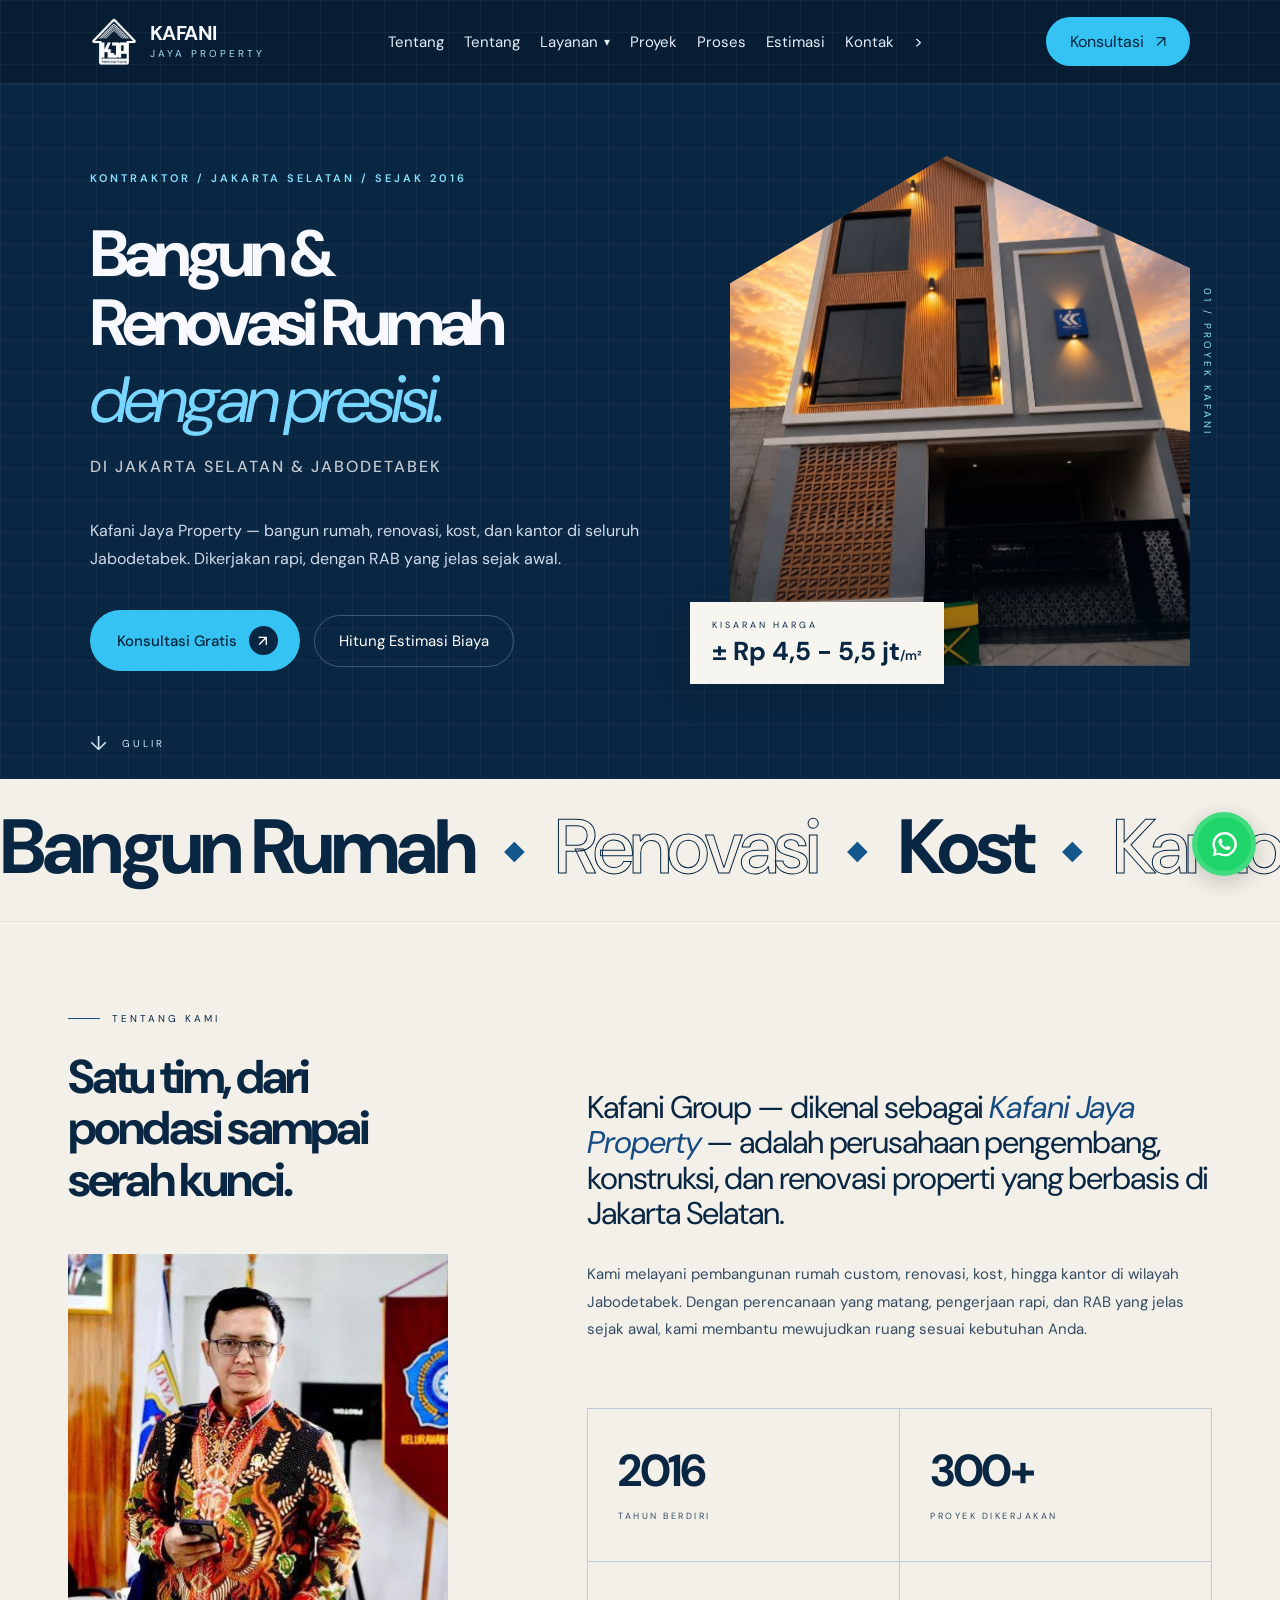
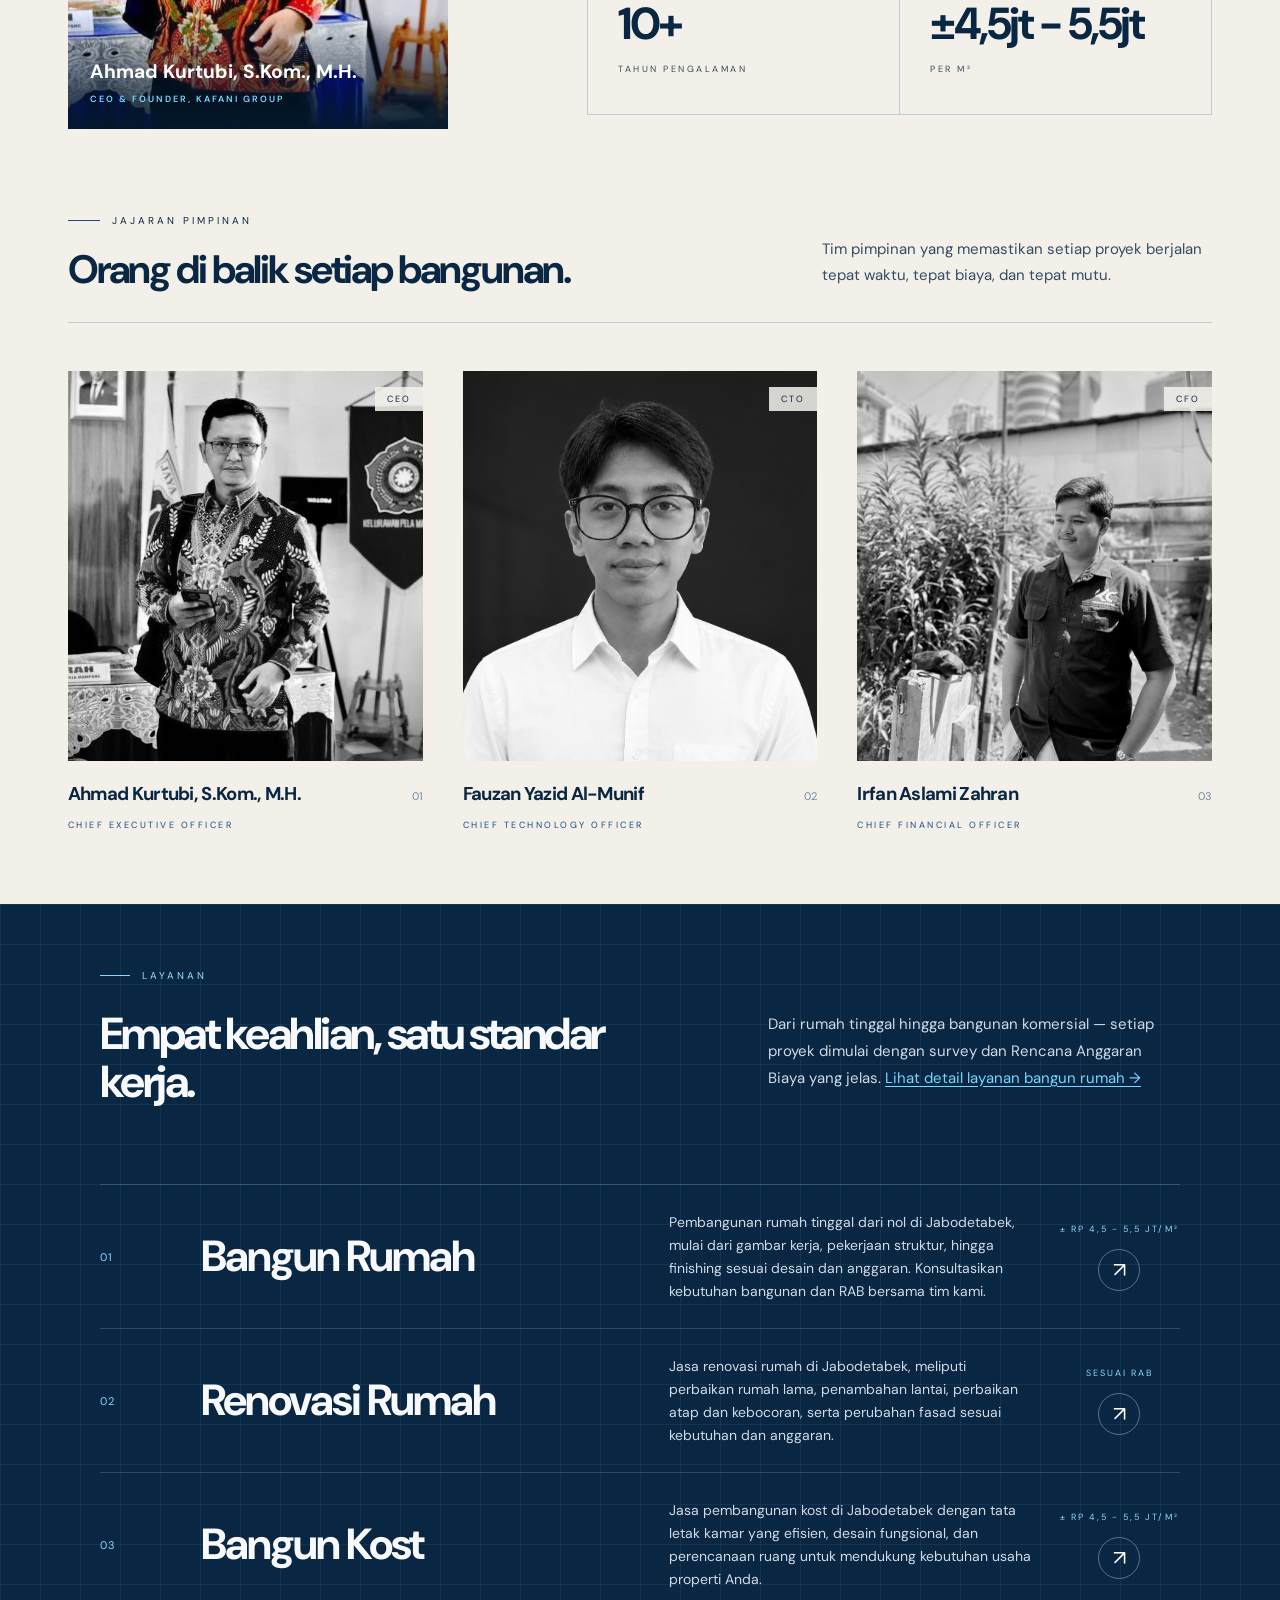
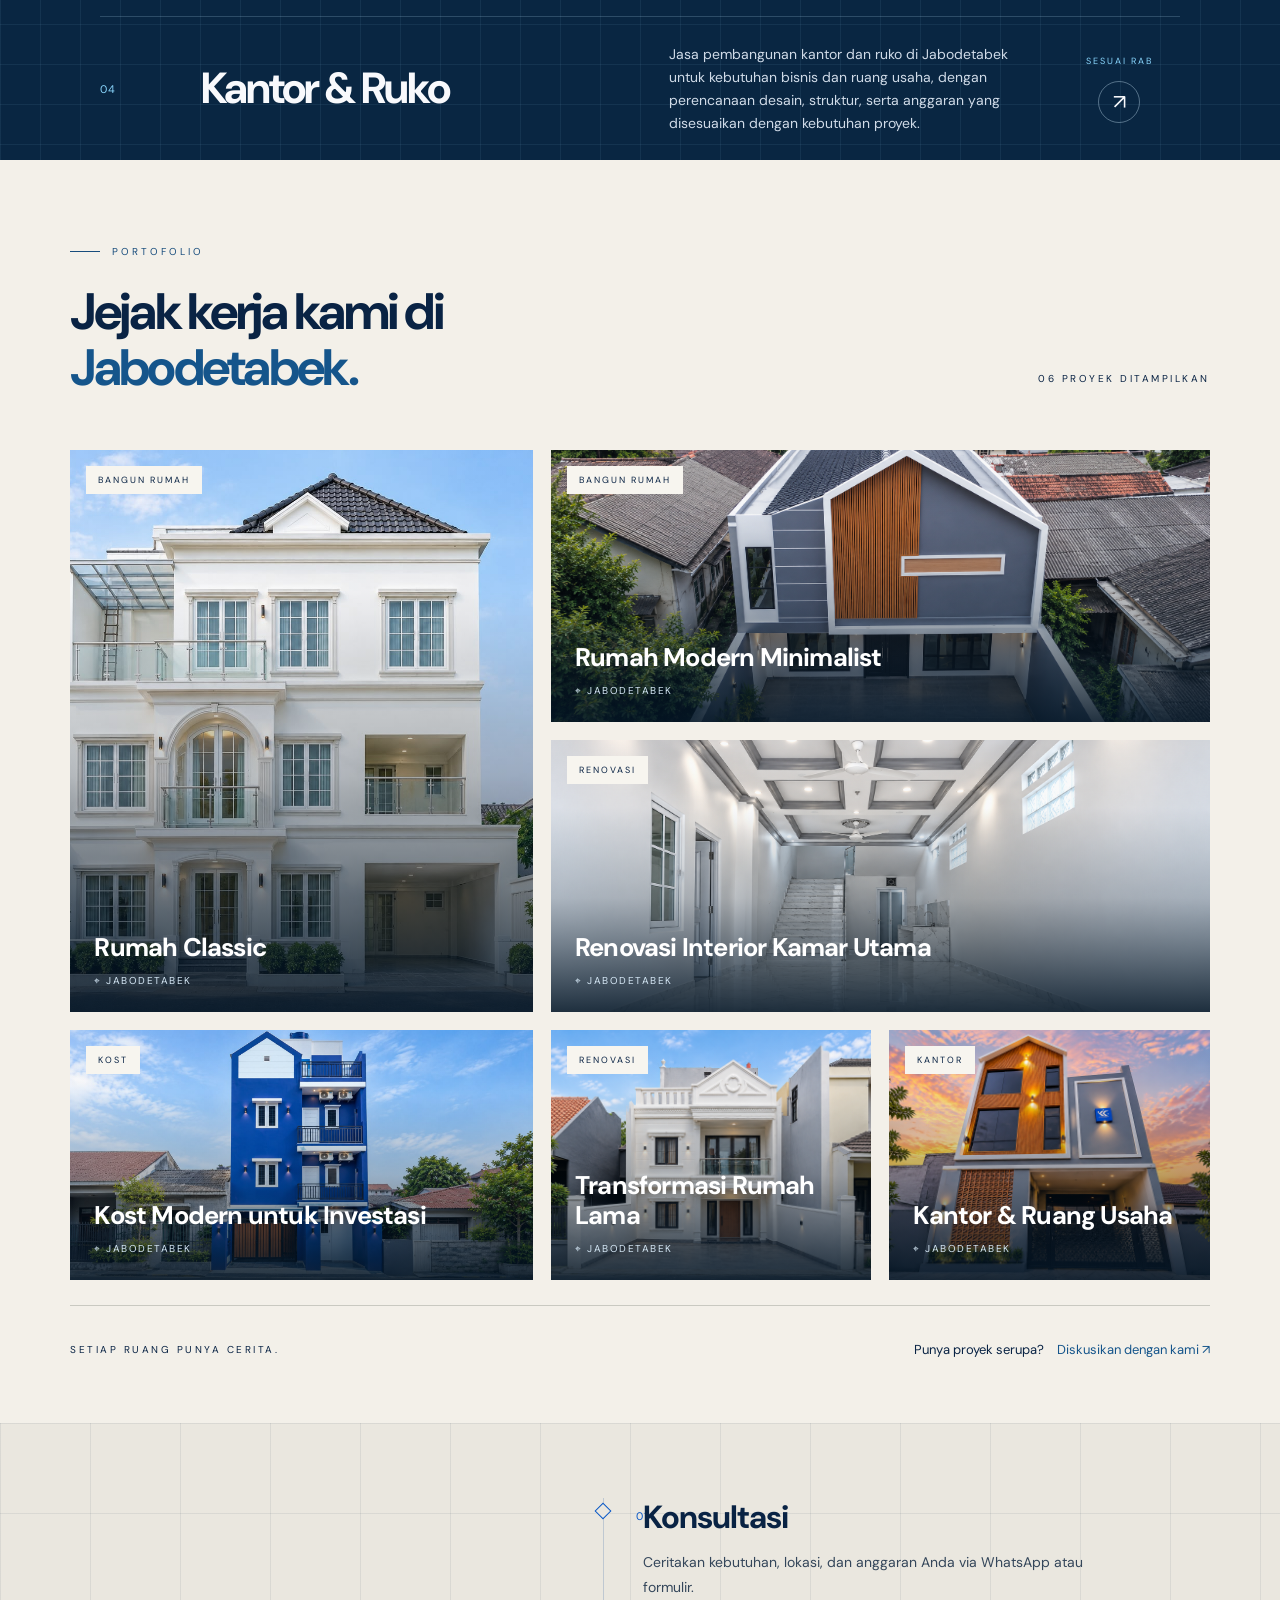
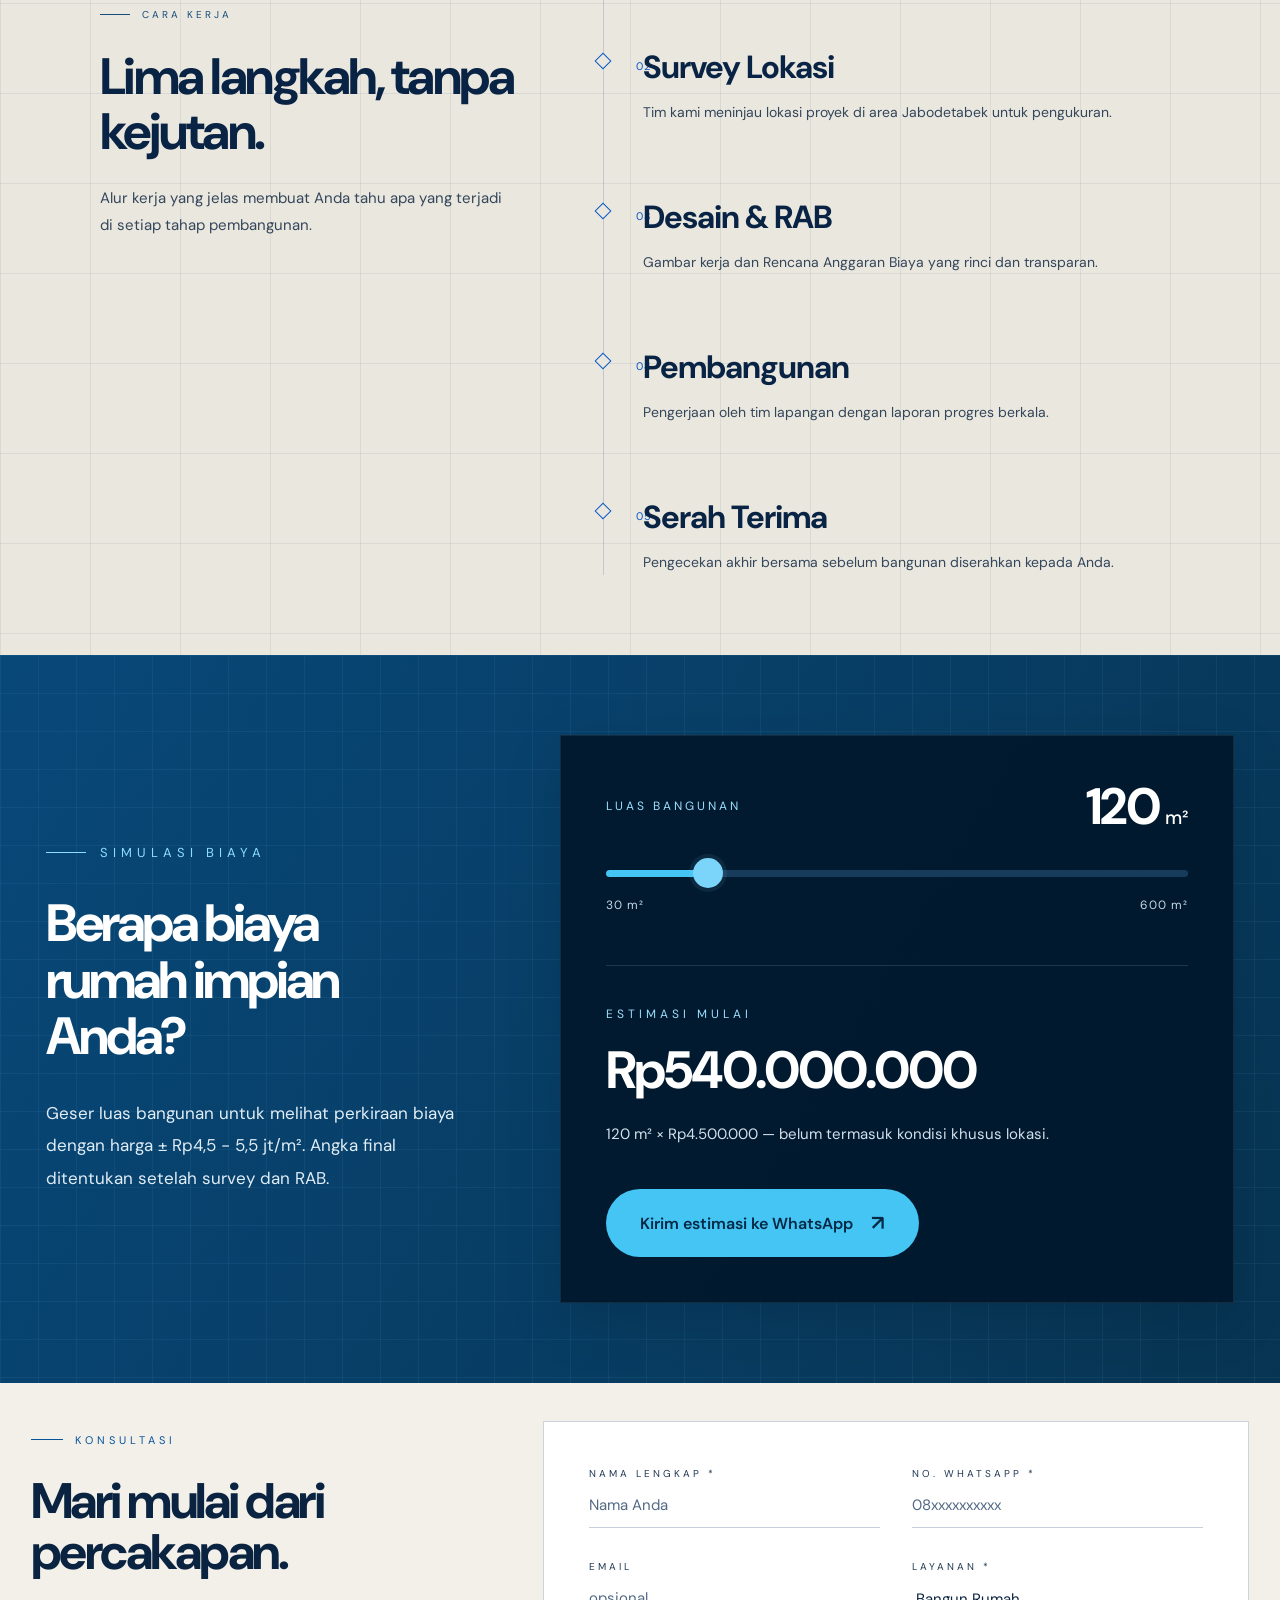
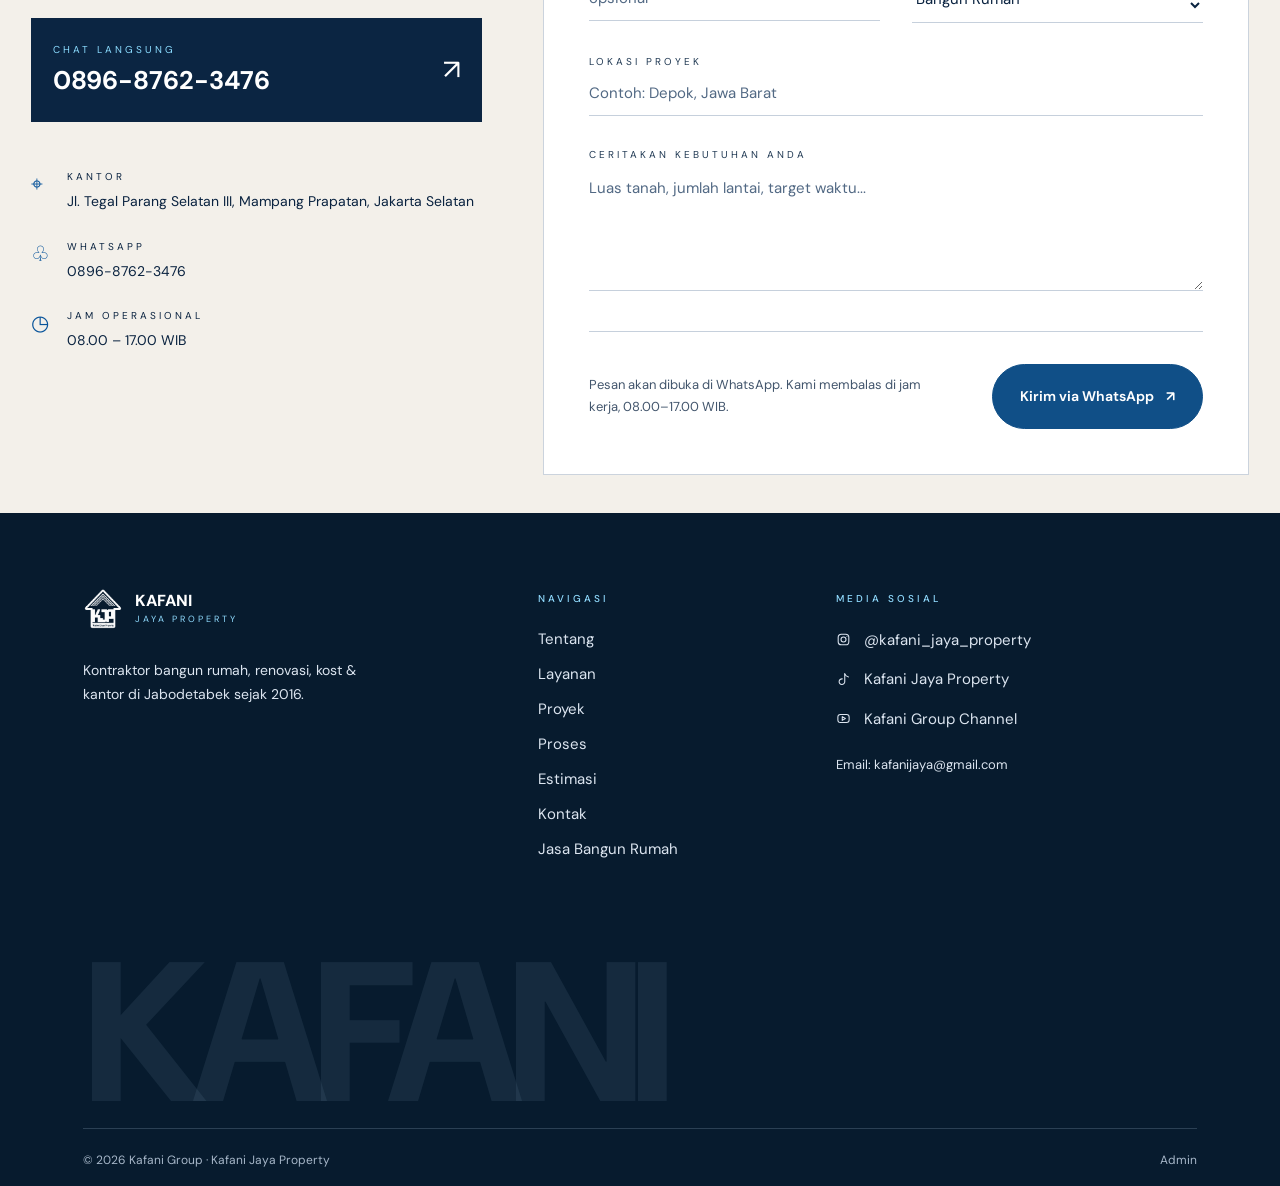
==== commit f90d9877: "Add files via upload" ====
--- a/index.html
+++ b/index.html
@@ -109,18 +109,11 @@
               <a href="/kafanijayaproperty/#layanan">Kantor &amp; Ruko</a>
             </div>
           </div>
-
-          <a href="/kafanijayaproperty/#proyek">Proyek</a>
-          <a href="/kafanijayaproperty/#proses">Proses</a>
-          <a href="/kafanijayaproperty/#estimasi">Estimasi</a>
-          <a href="/kafanijayaproperty/#kontak">Kontak</a>
         </nav>
         <a href="#proyek">Proyek</a>
         <a href="#proses">Proses</a>
         <a href="#estimasi">Estimasi</a>
         <a href="#kontak">Kontak</a>
-        <a href="/kafanijayaproperty/jasa-bangun-rumah-jabodetabek/"
-          >Bangun Rumah</a
         >
       </nav>
 
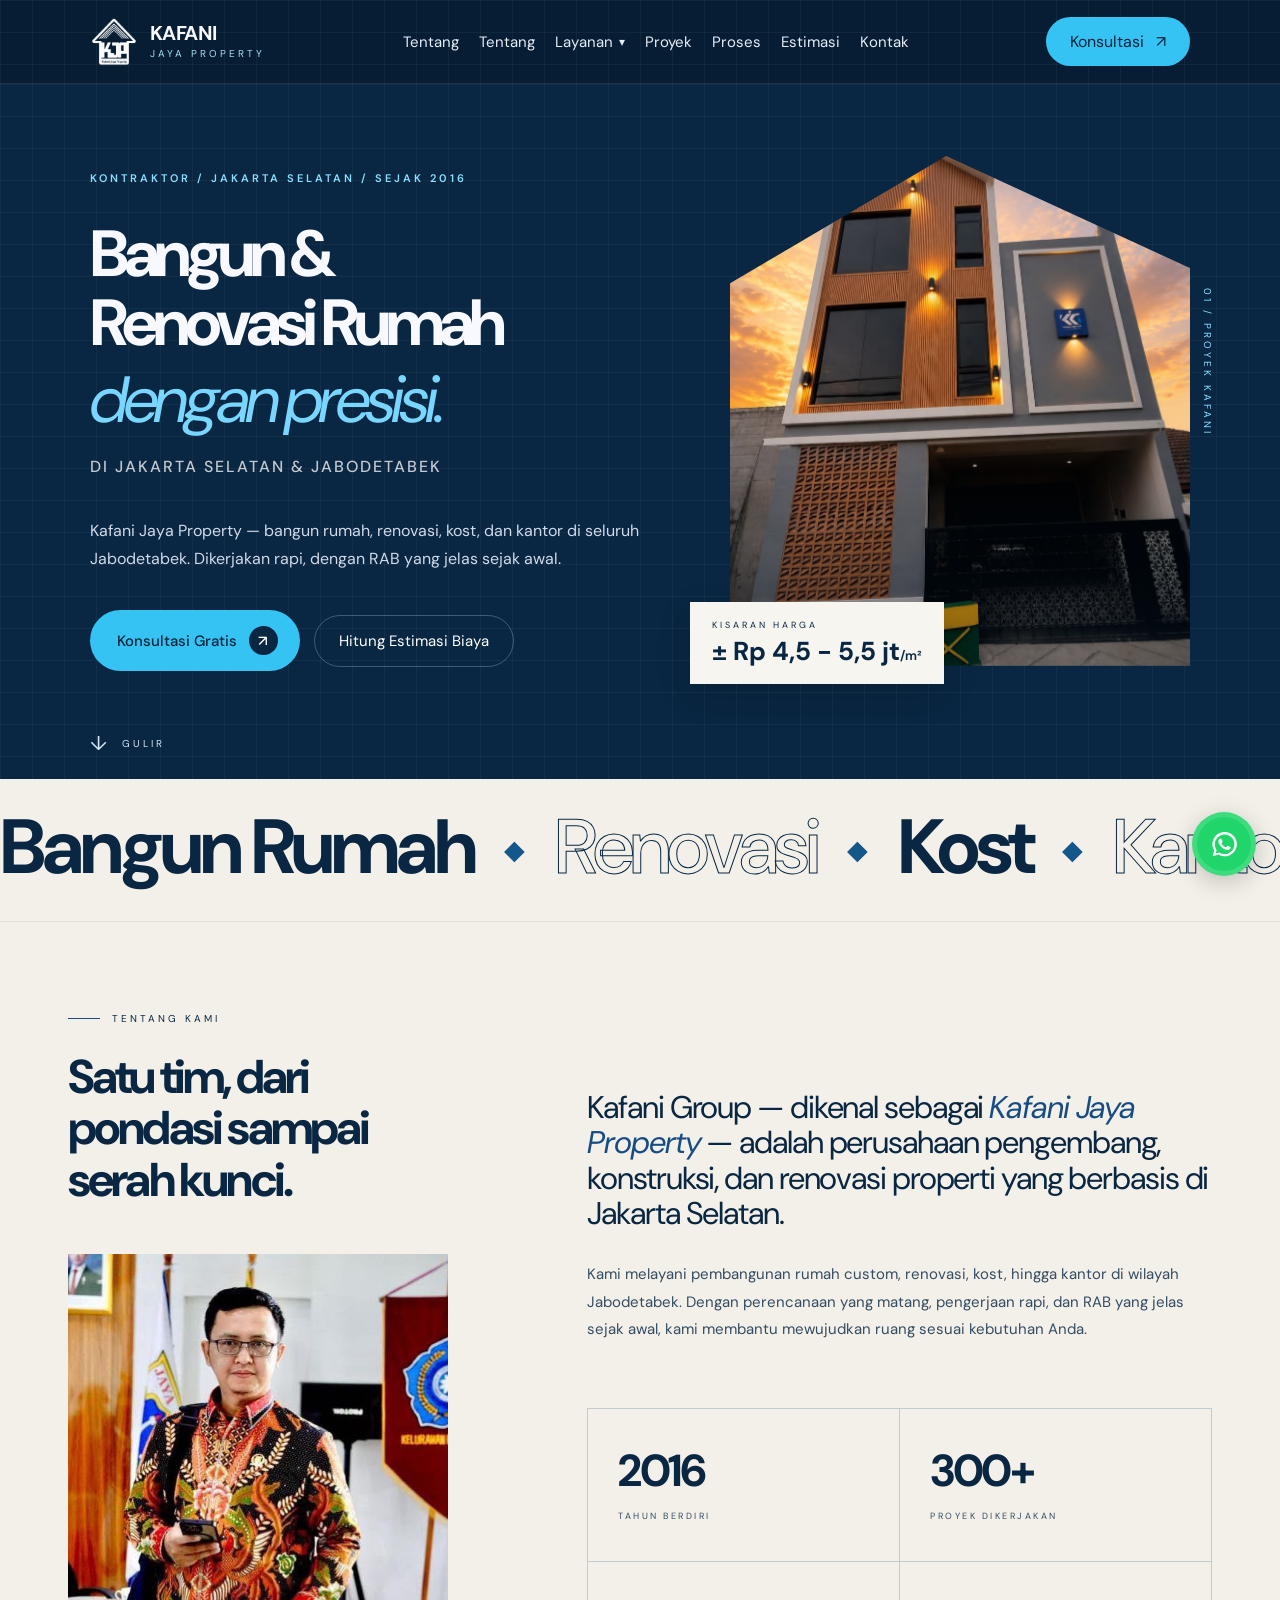
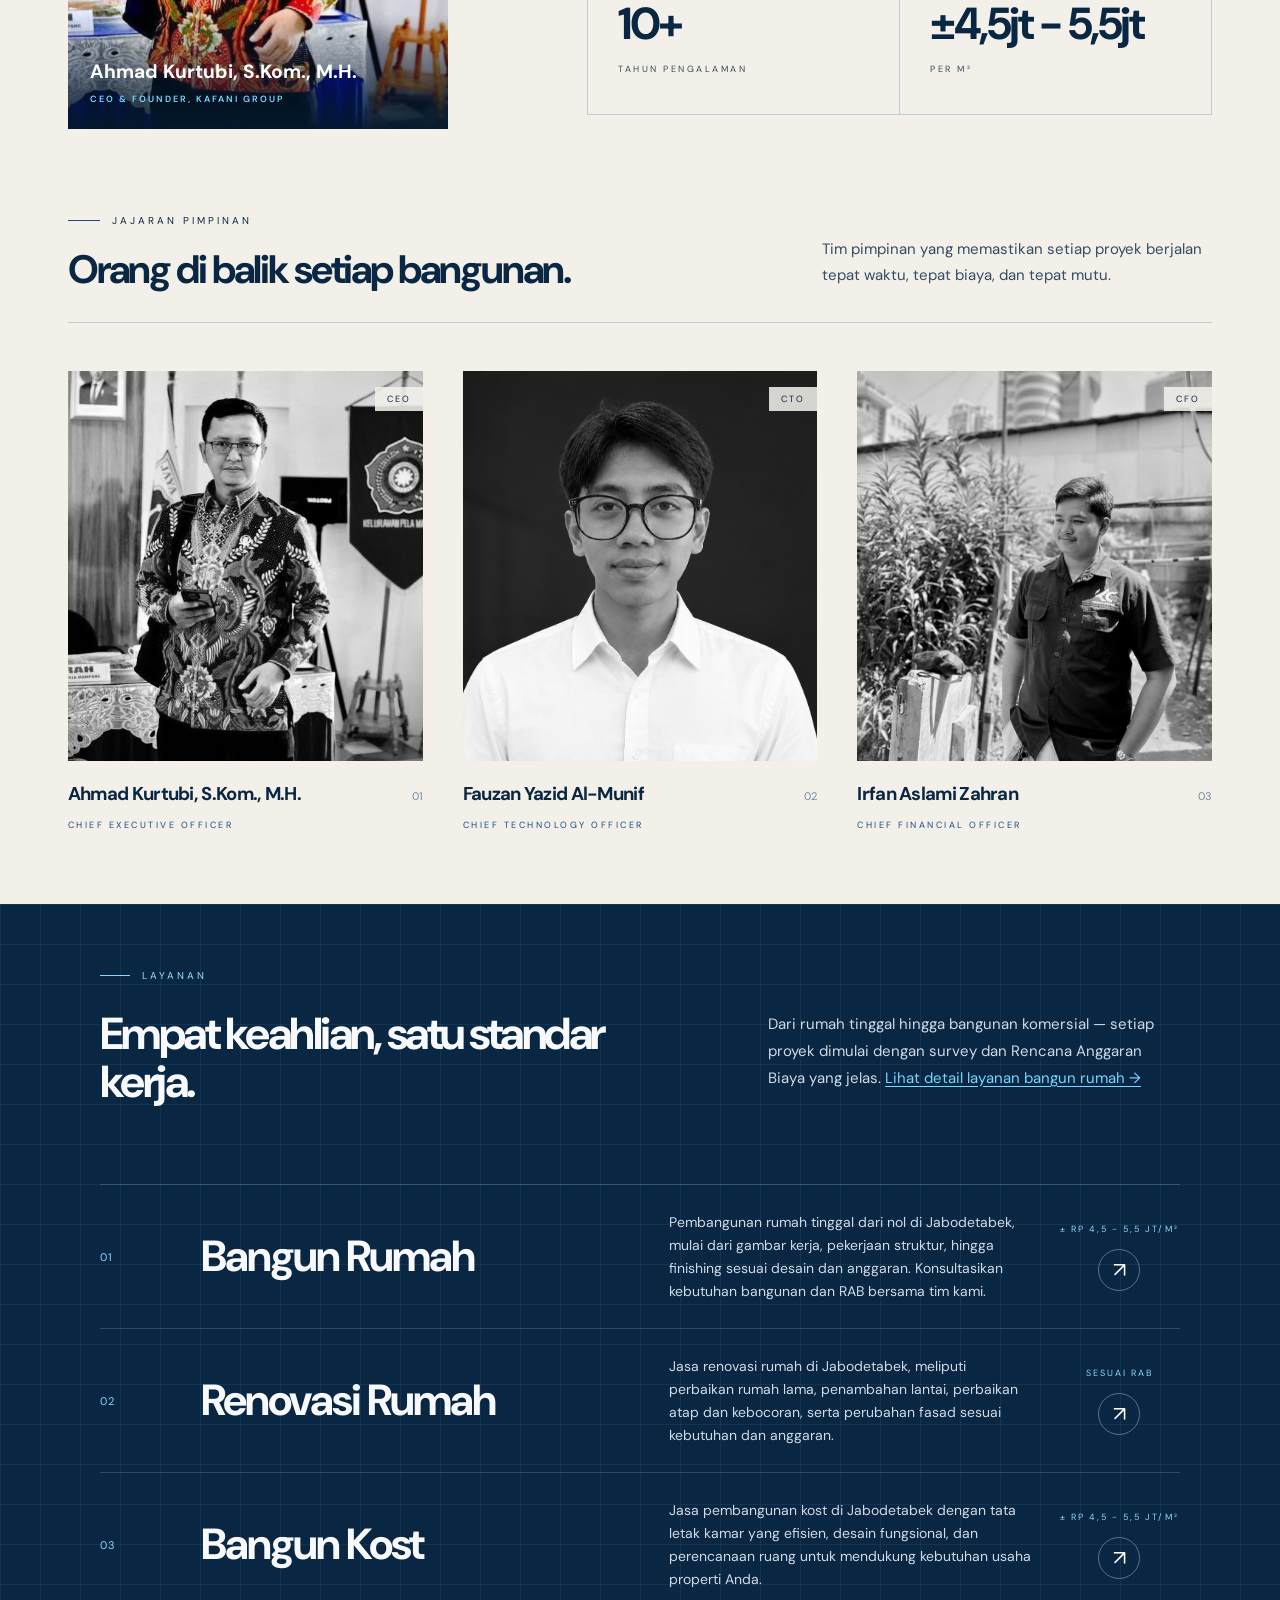
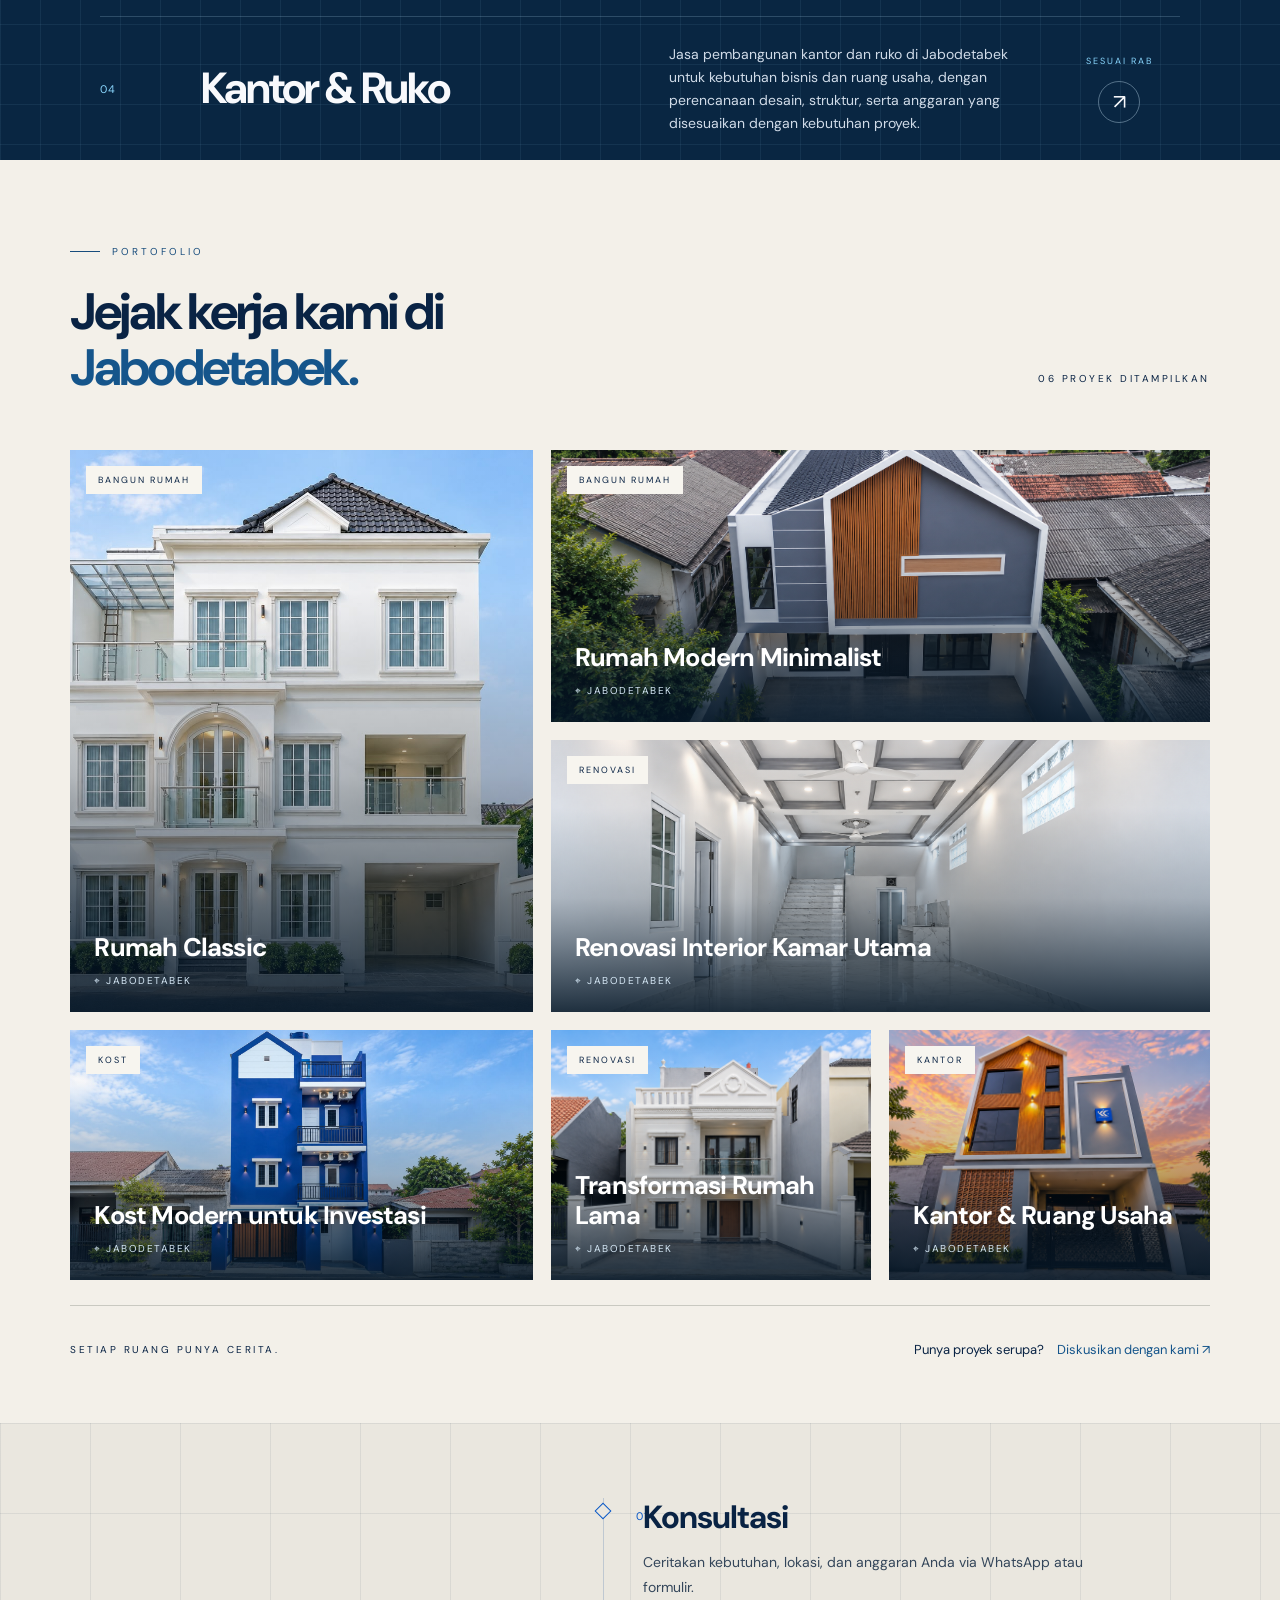
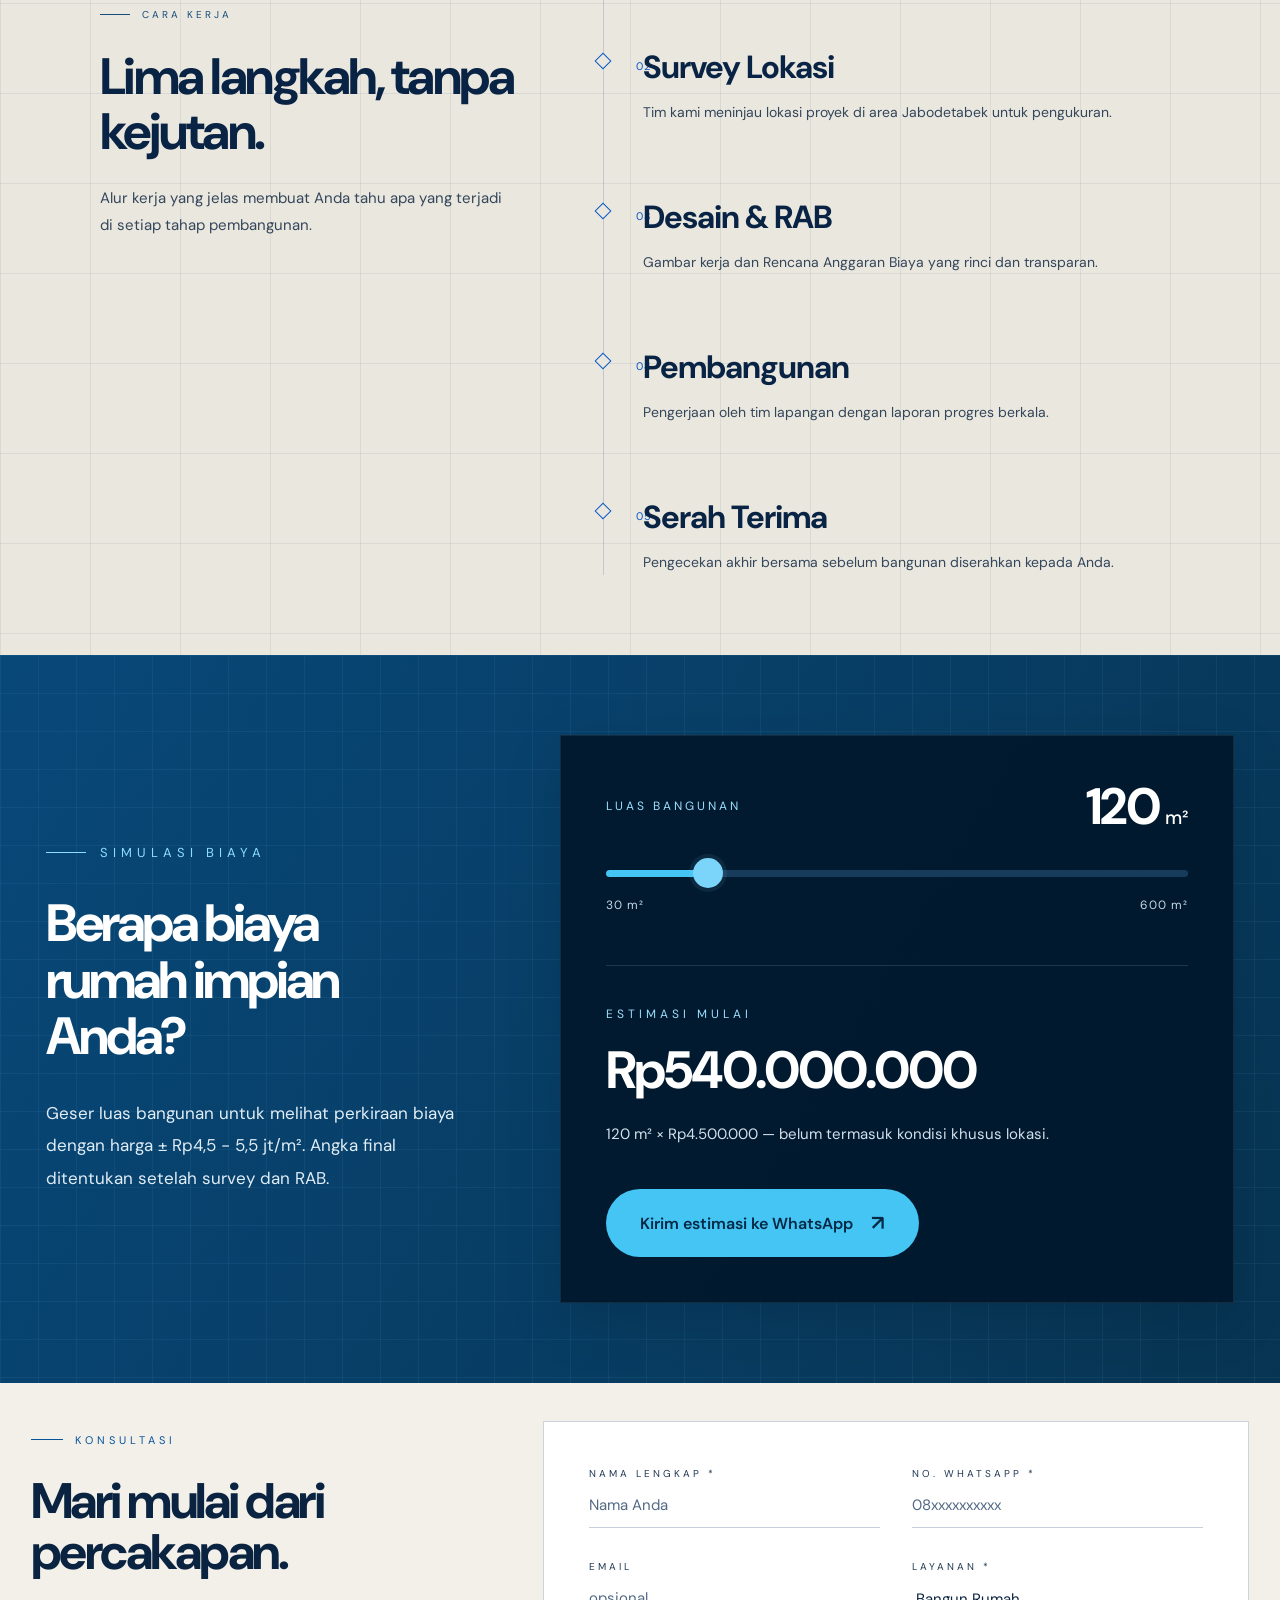
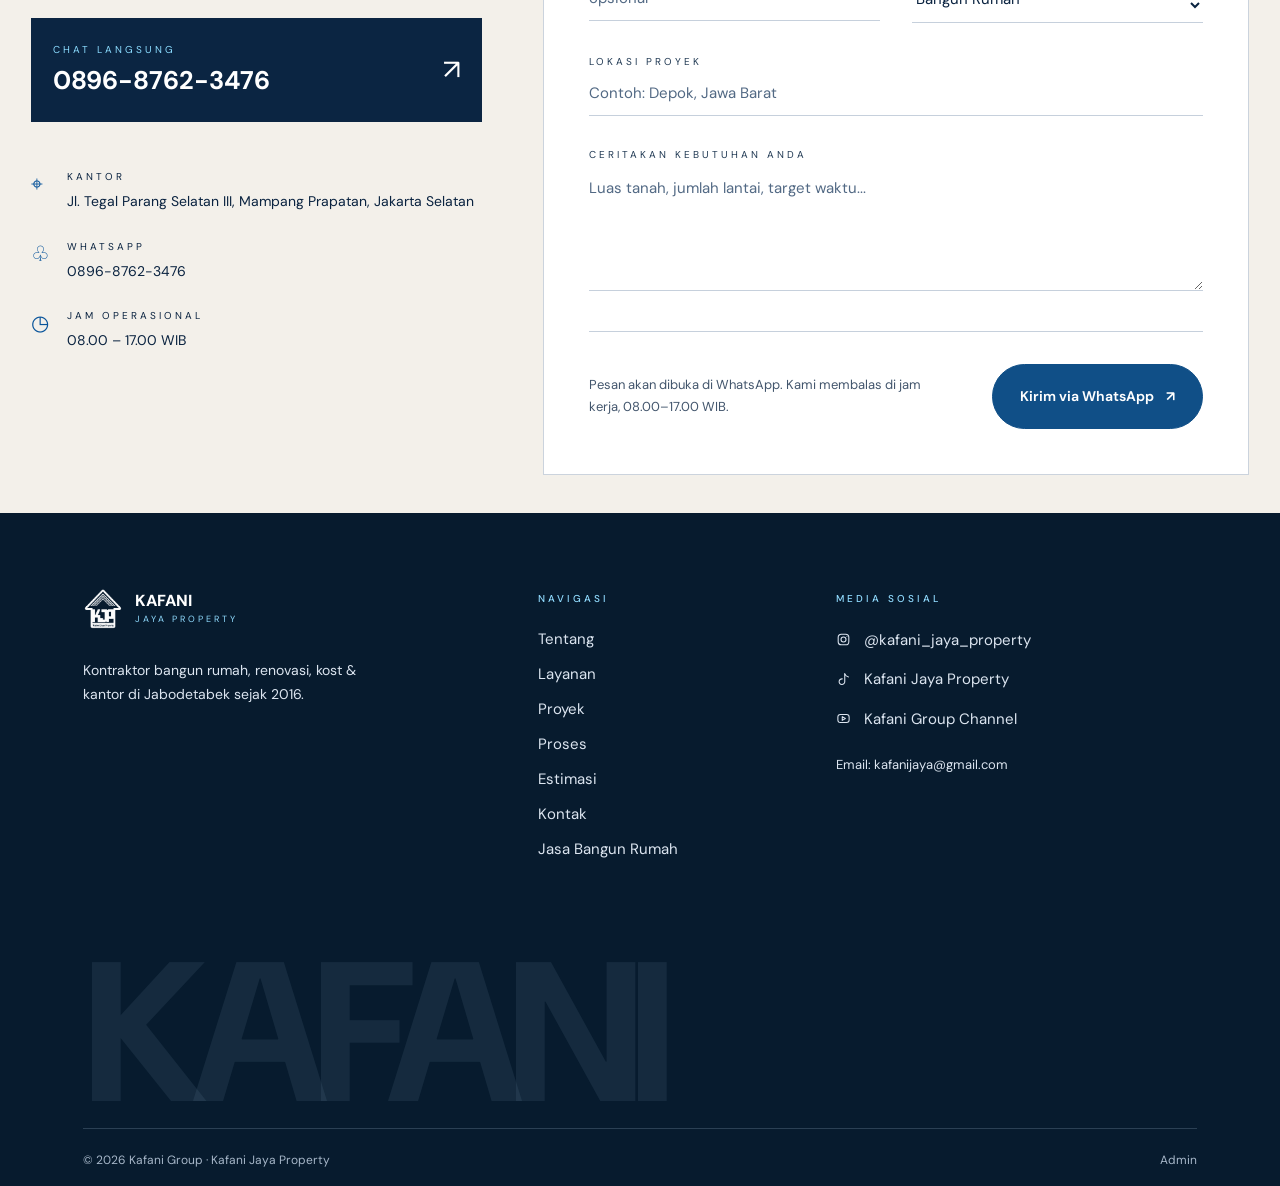
==== commit ab231146: "Add files via upload" ====
--- a/index.html
+++ b/index.html
@@ -114,7 +114,6 @@
         <a href="#proses">Proses</a>
         <a href="#estimasi">Estimasi</a>
         <a href="#kontak">Kontak</a>
-        >
       </nav>
 
       <a
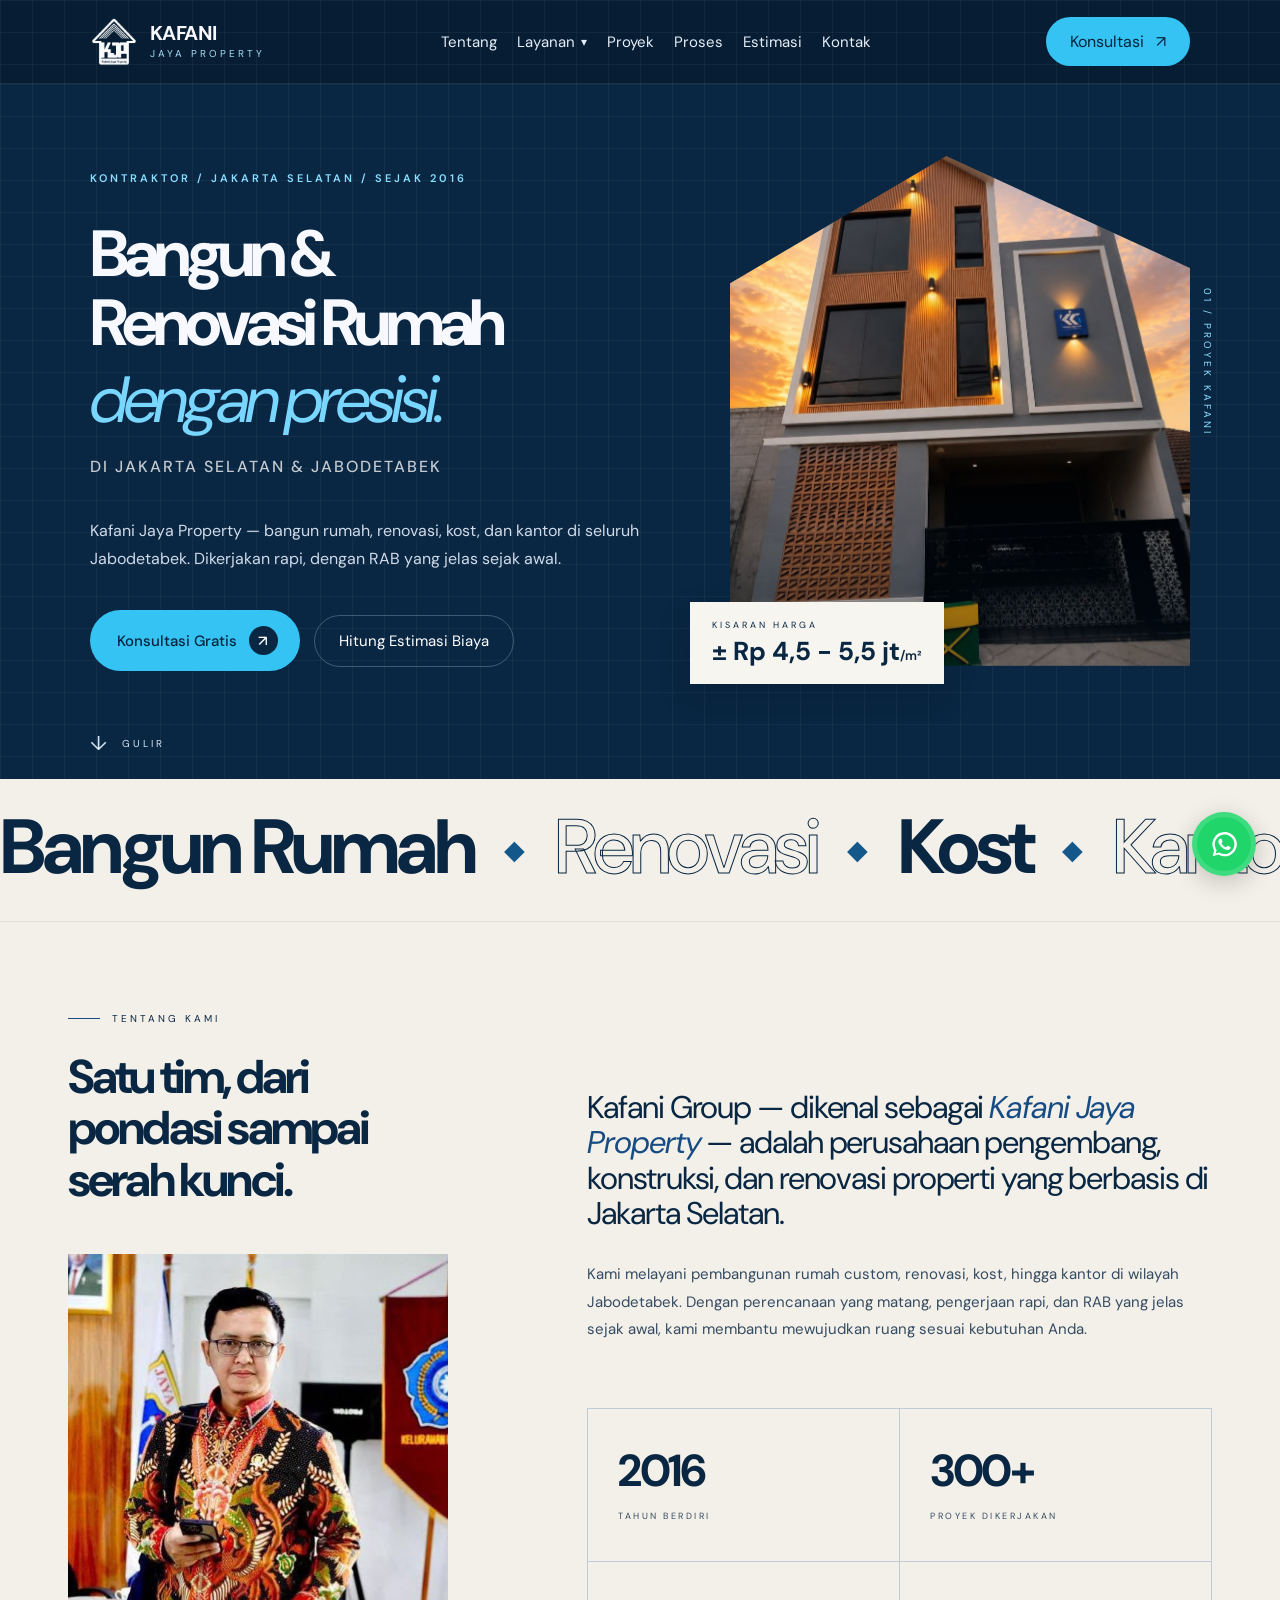
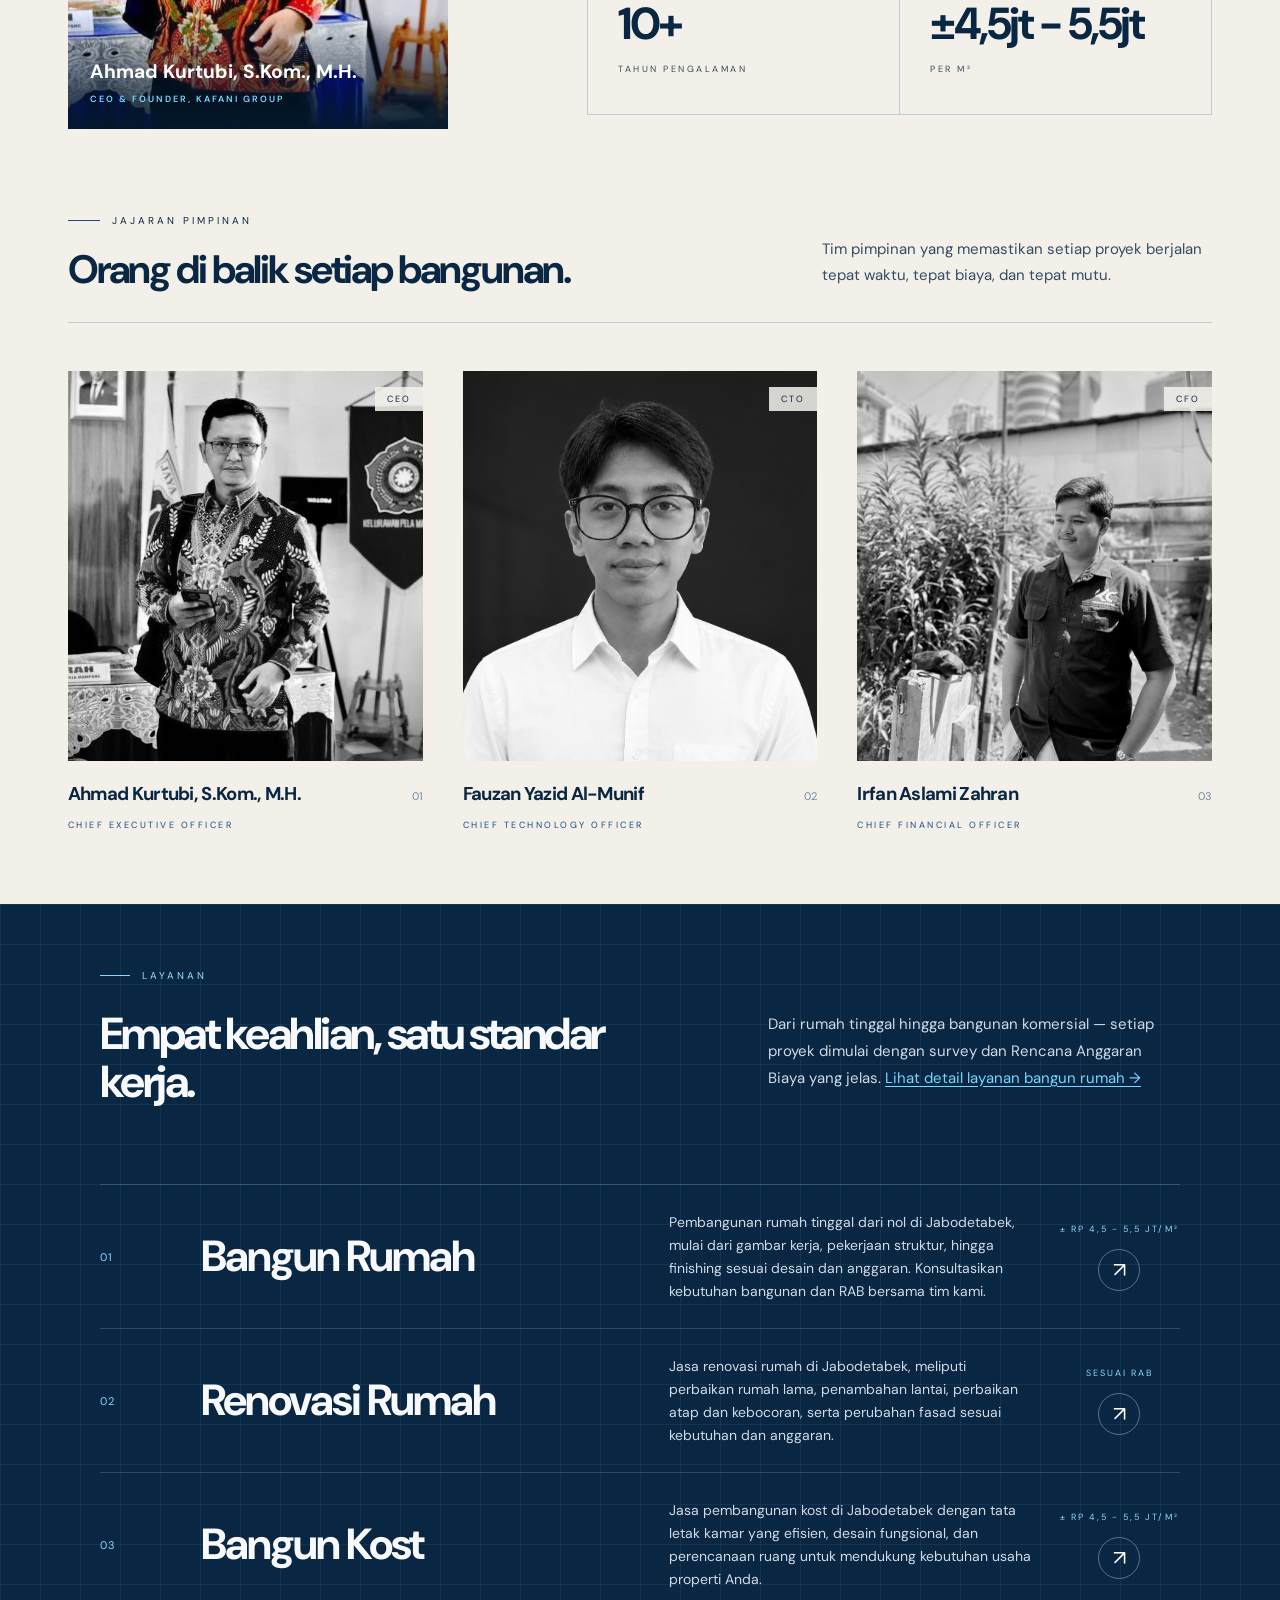
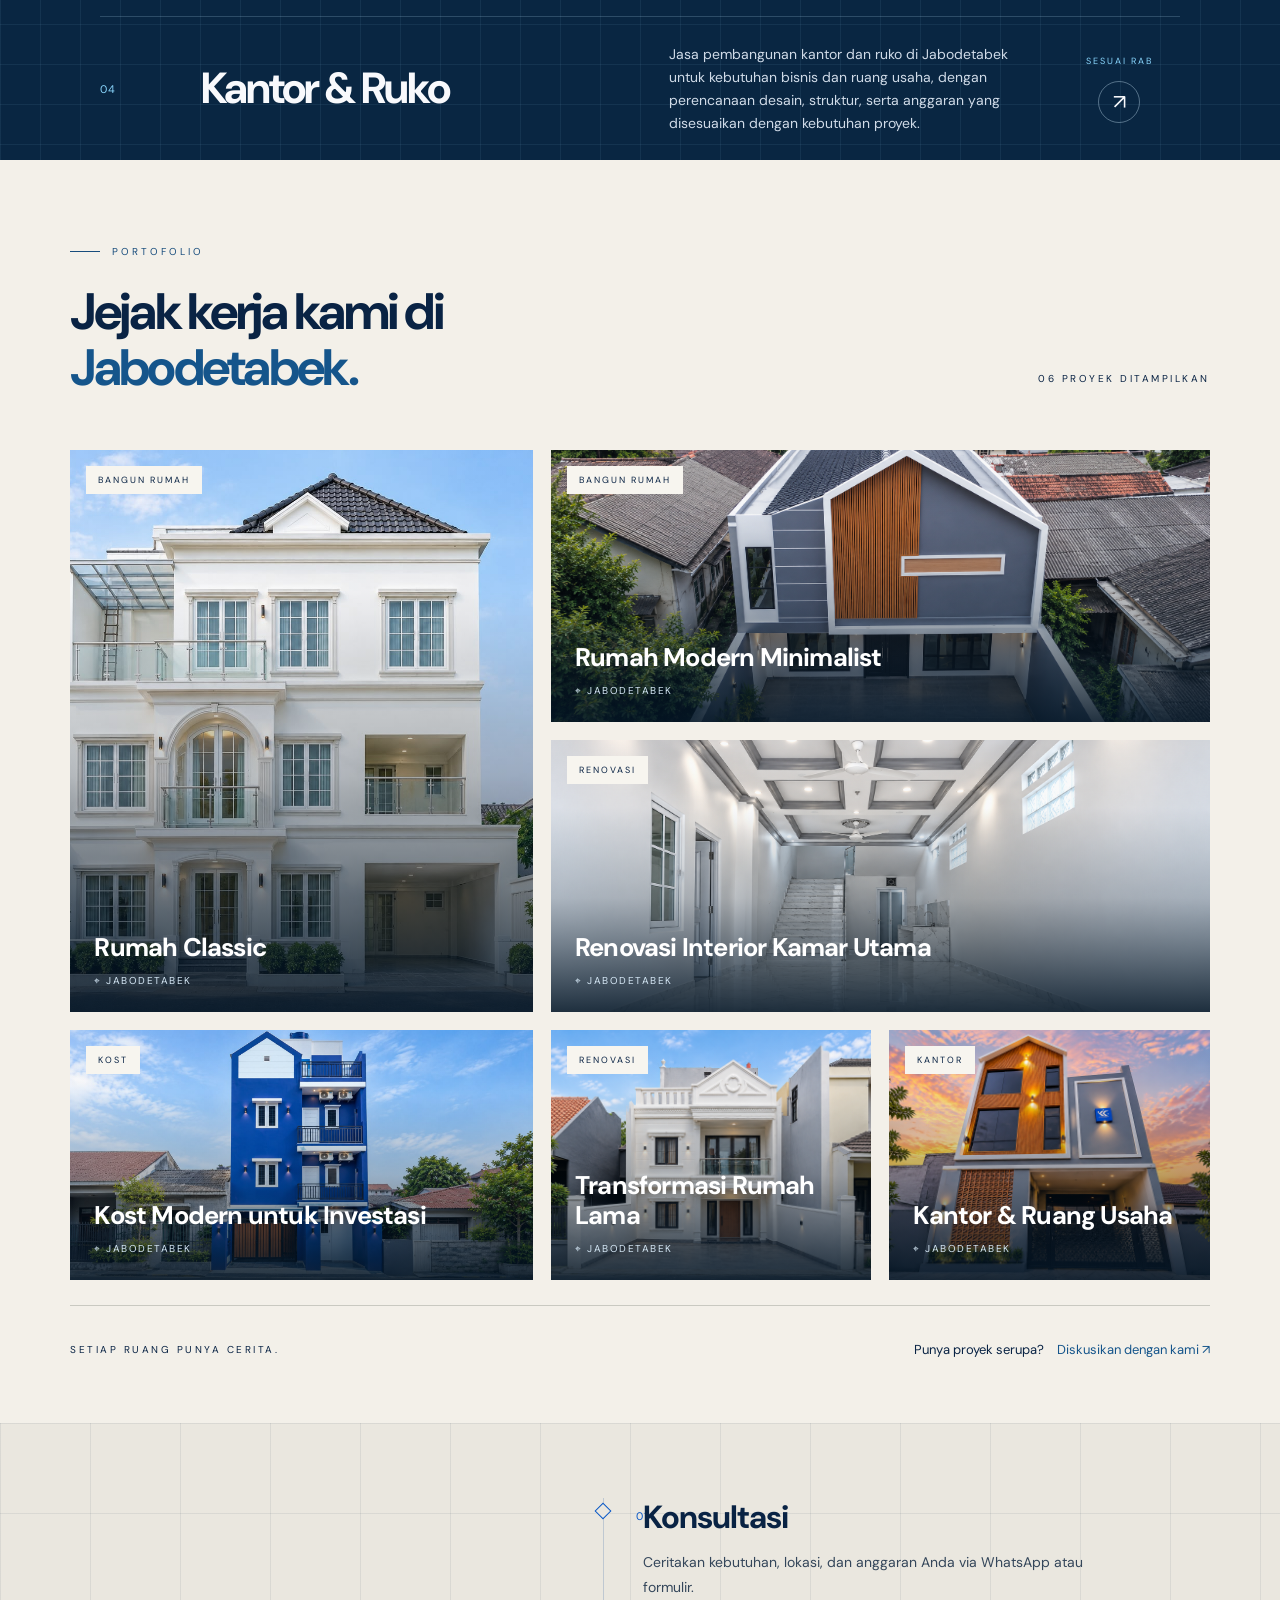
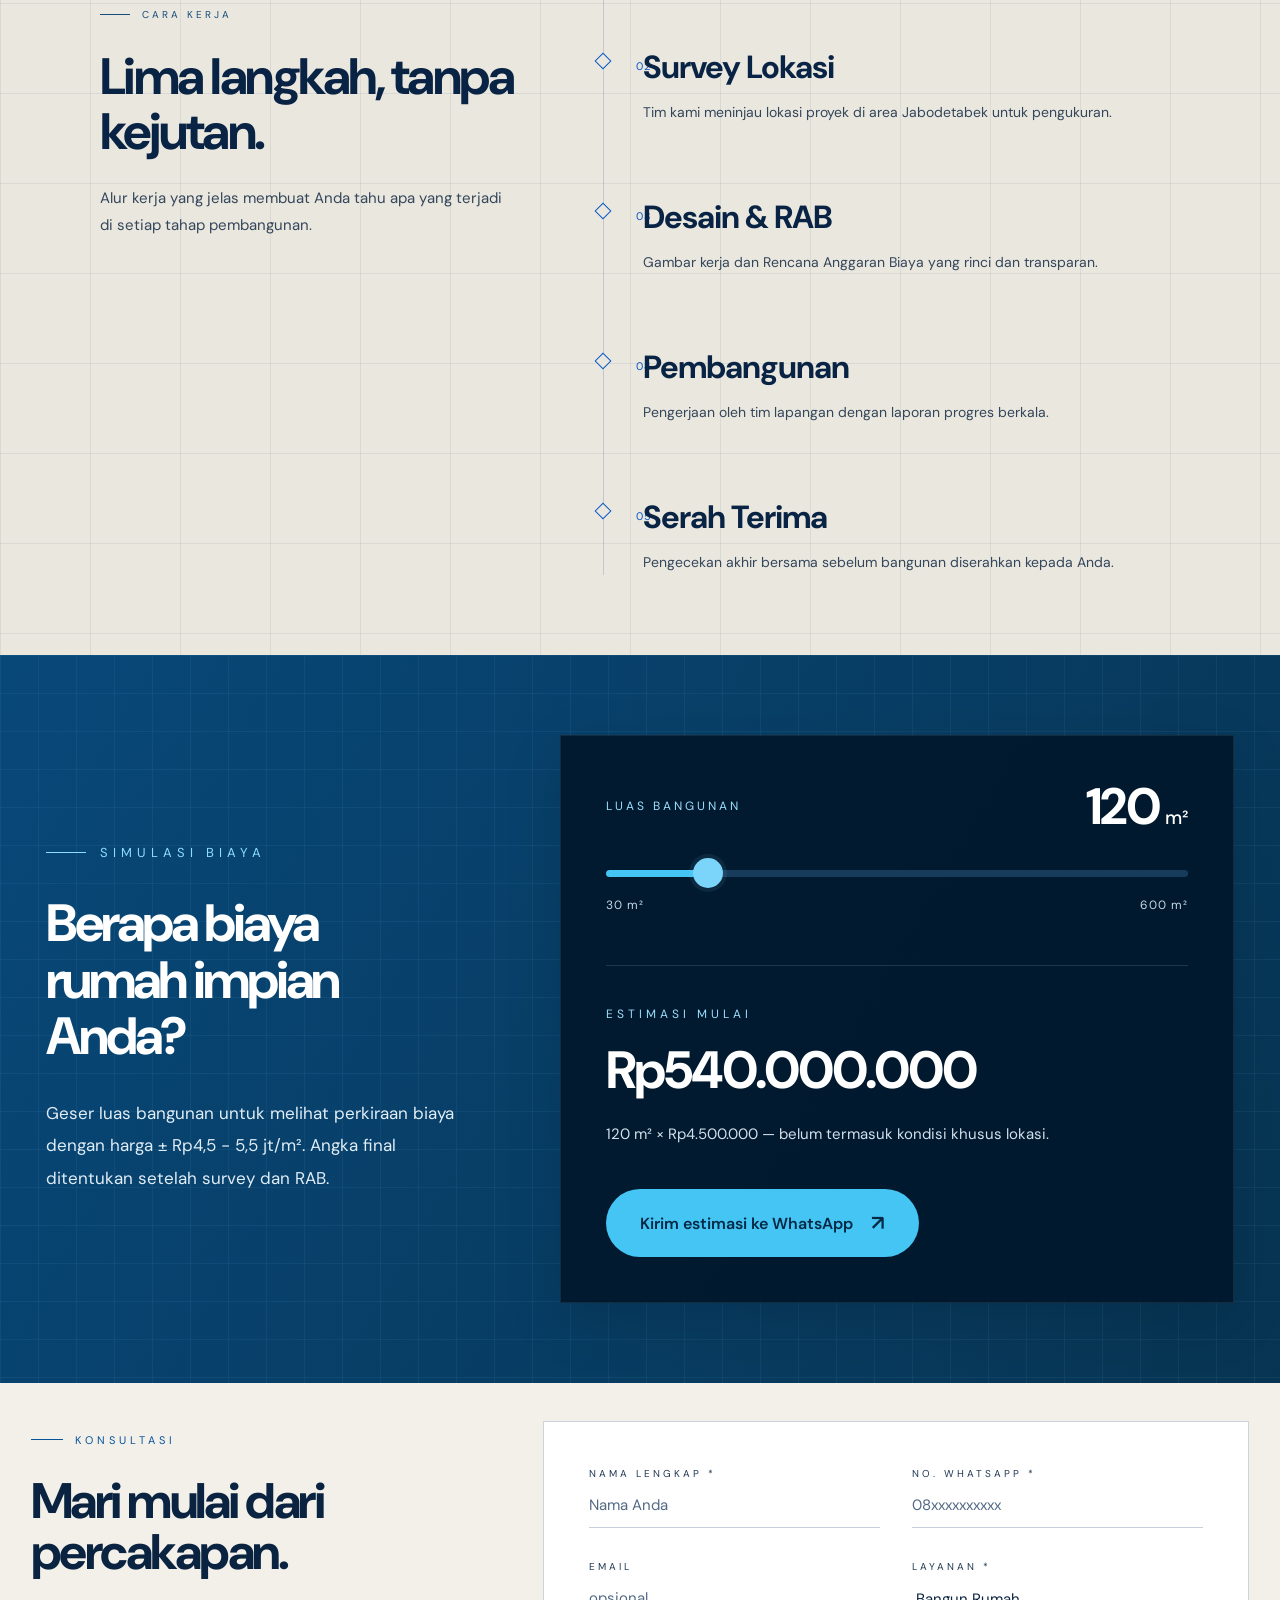
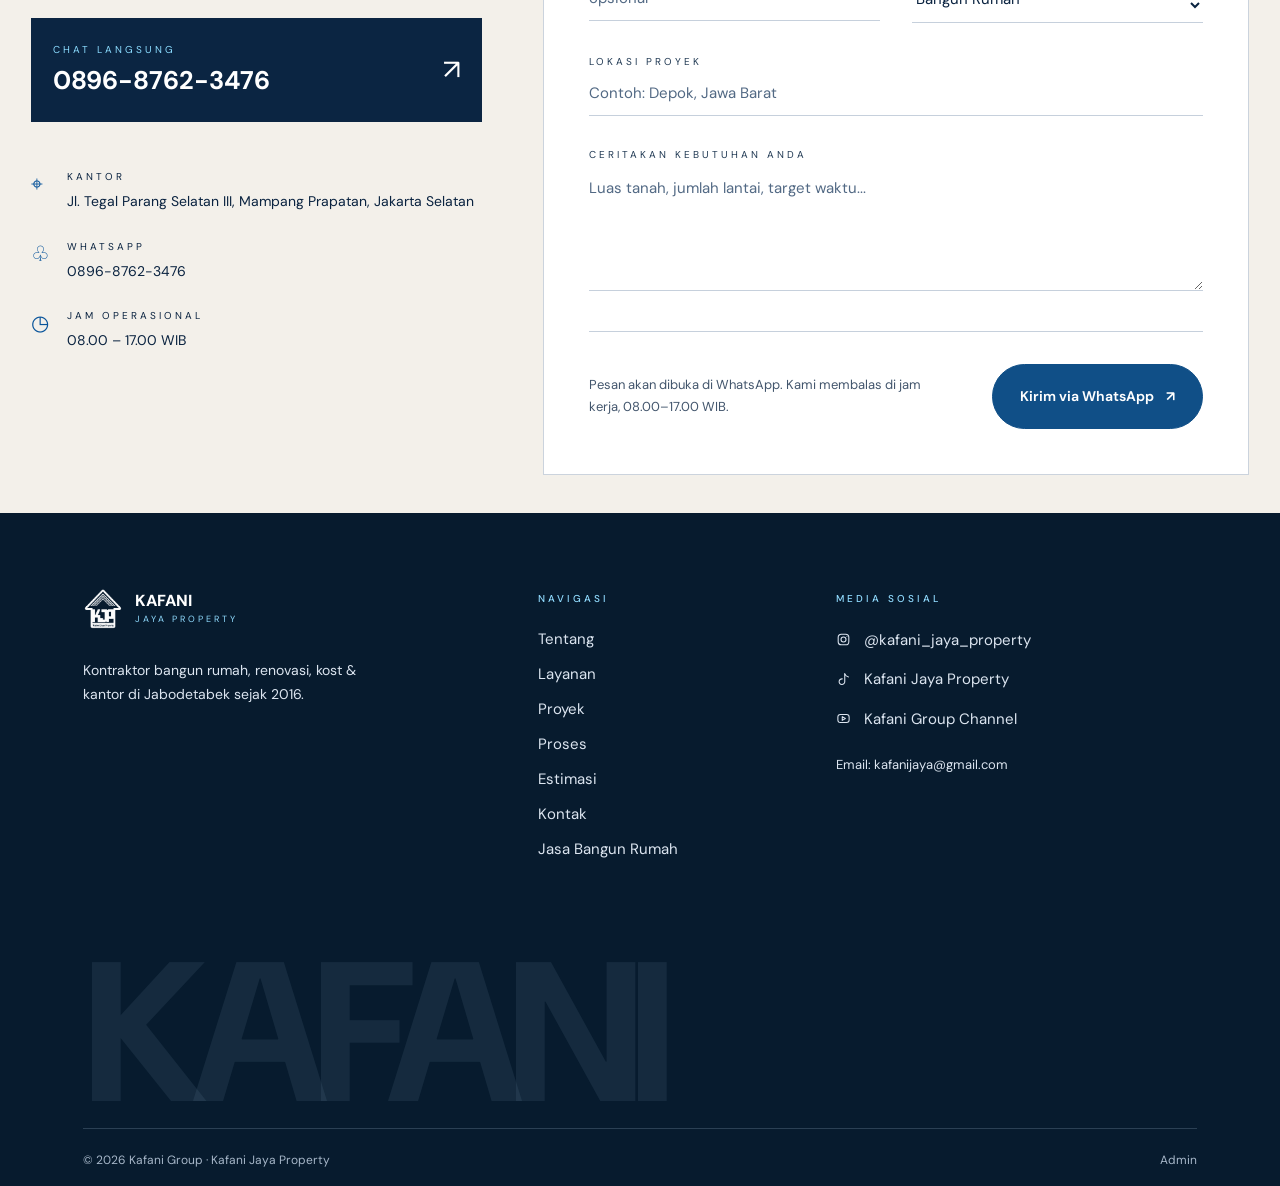
==== commit ea22b366: "Add files via upload" ====
--- a/index.html
+++ b/index.html
@@ -86,30 +86,28 @@
 
       <nav class="nav-menu" id="navMenu">
         <a href="#tentang">Tentang</a>
-        <nav class="nav-menu" id="navMenu">
-          <a href="/kafanijayaproperty/#tentang">Tentang</a>
-
-          <div class="nav-dropdown">
-            <button
-              type="button"
-              class="nav-dropdown-toggle"
-              aria-expanded="false"
-              aria-controls="layananDropdown"
+
+        <div class="nav-dropdown">
+          <button
+            type="button"
+            class="nav-dropdown-toggle"
+            aria-expanded="false"
+            aria-controls="layananDropdown"
+          >
+            Layanan <span class="nav-caret" aria-hidden="true">▾</span>
+          </button>
+
+          <div class="nav-dropdown-menu" id="layananDropdown">
+            <a href="#layanan">Semua Layanan</a>
+            <a href="/kafanijayaproperty/jasa-bangun-rumah-jabodetabek/"
+              >Bangun Rumah</a
             >
-              Layanan <span class="nav-caret" aria-hidden="true">▾</span>
-            </button>
-
-            <div class="nav-dropdown-menu" id="layananDropdown">
-              <a href="/kafanijayaproperty/#layanan">Semua Layanan</a>
-              <a href="/kafanijayaproperty/jasa-bangun-rumah-jabodetabek/"
-                >Bangun Rumah</a
-              >
-              <a href="/kafanijayaproperty/#layanan">Renovasi Rumah</a>
-              <a href="/kafanijayaproperty/#layanan">Bangun Kost</a>
-              <a href="/kafanijayaproperty/#layanan">Kantor &amp; Ruko</a>
-            </div>
-          </div>
-        </nav>
+            <a href="#layanan">Renovasi Rumah</a>
+            <a href="#layanan">Bangun Kost</a>
+            <a href="#layanan">Kantor &amp; Ruko</a>
+          </div>
+        </div>
+
         <a href="#proyek">Proyek</a>
         <a href="#proses">Proses</a>
         <a href="#estimasi">Estimasi</a>
